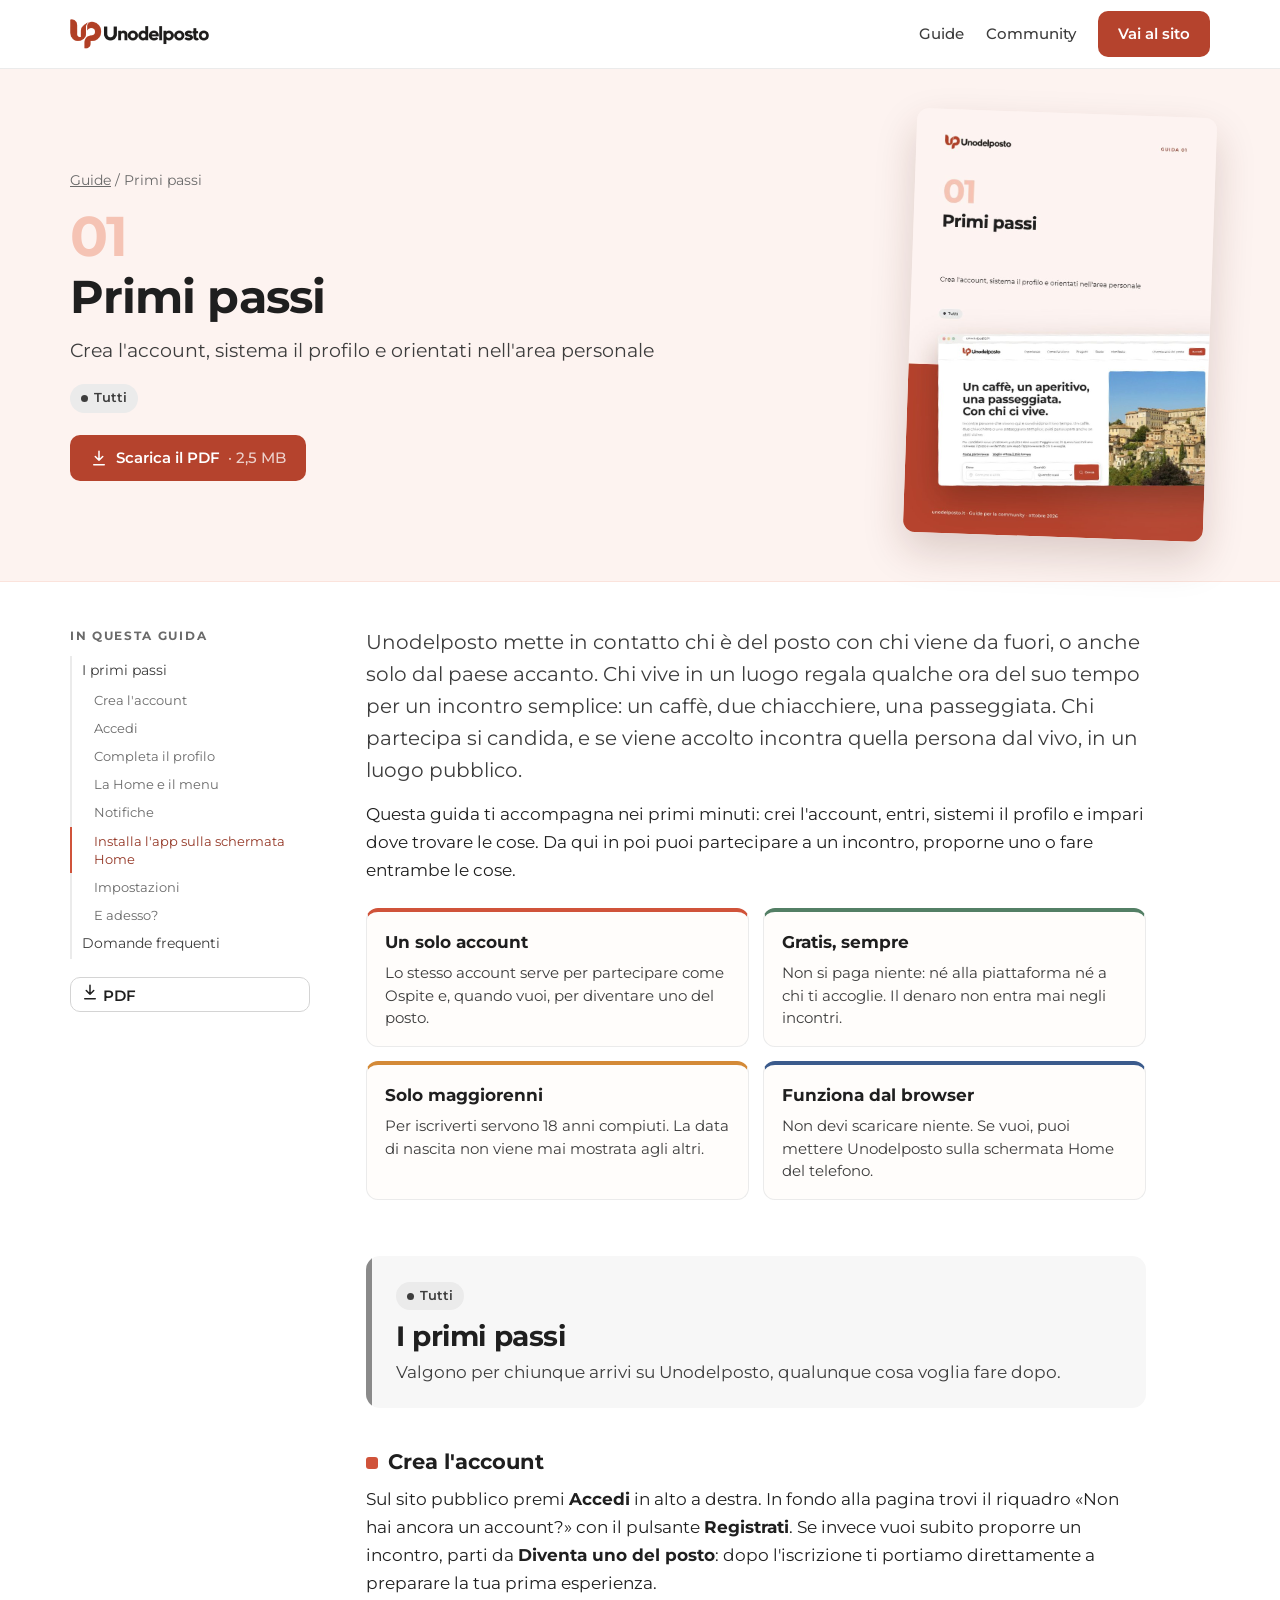
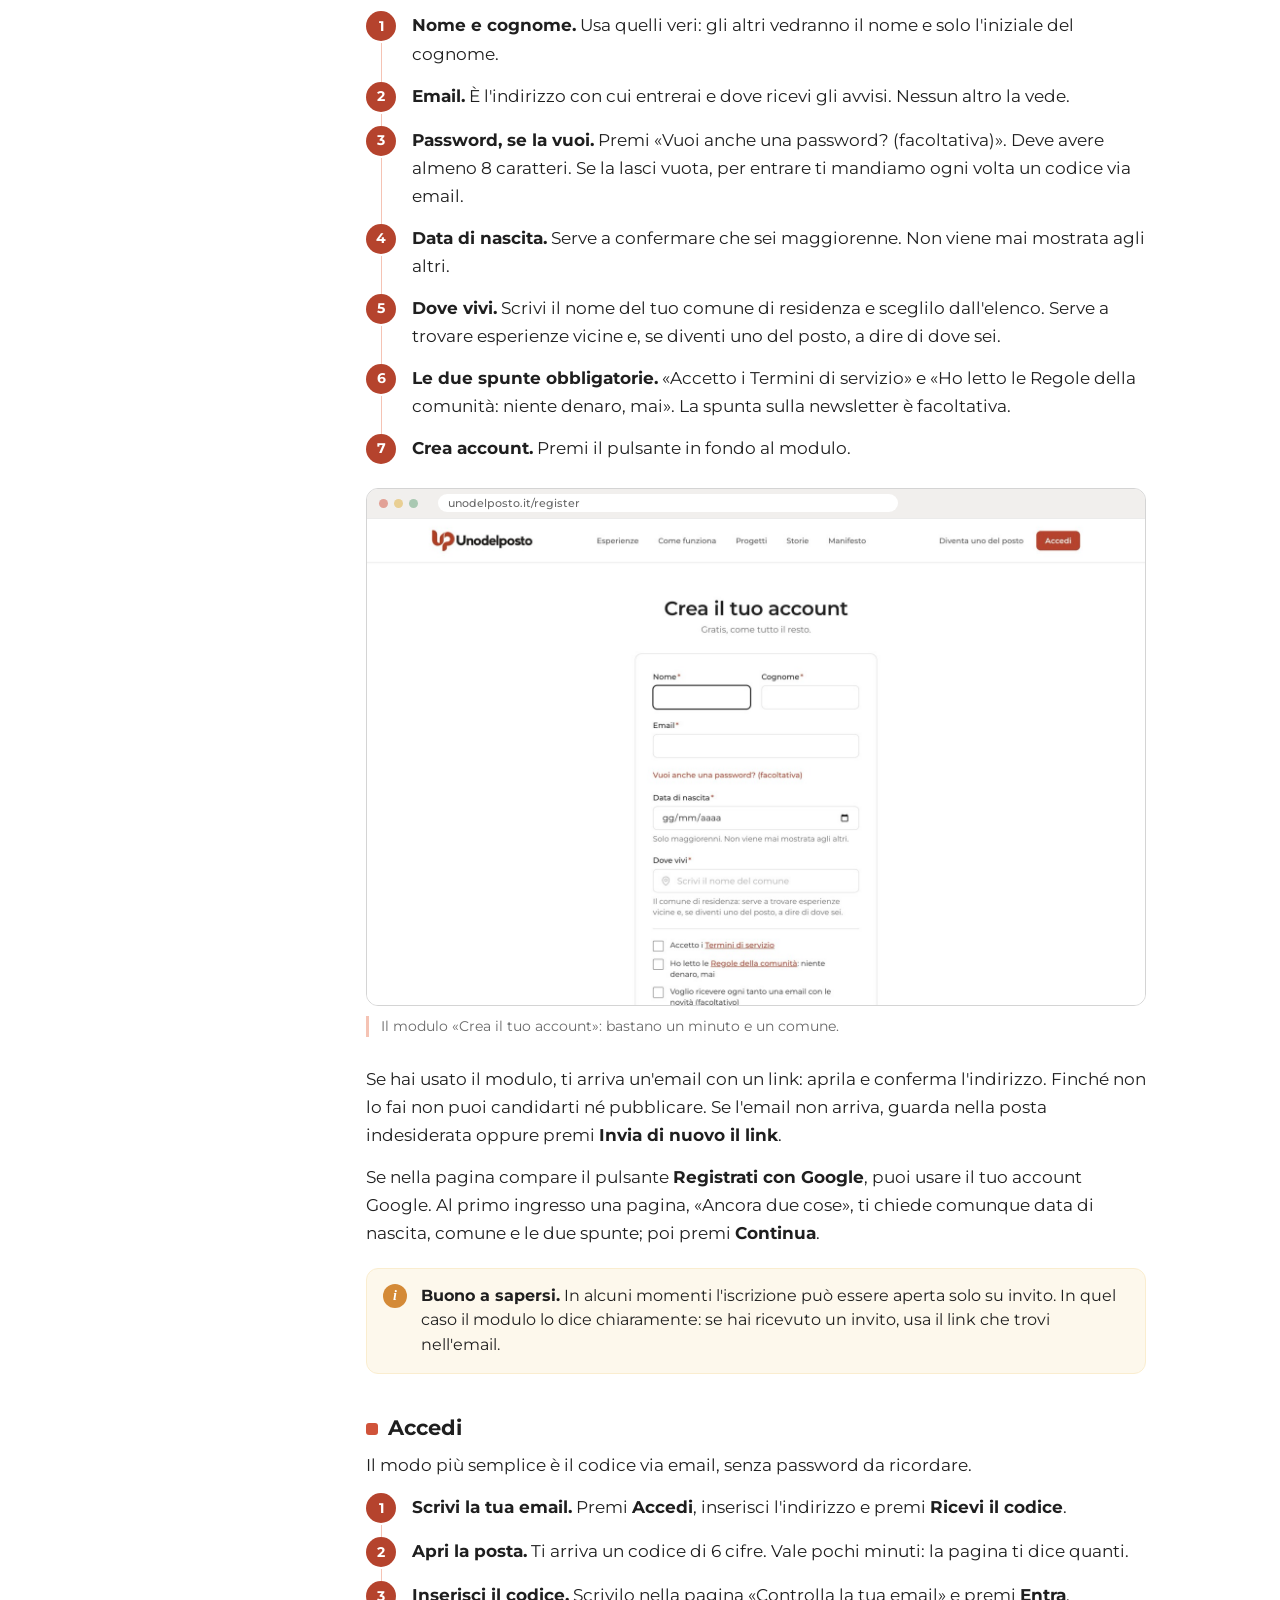
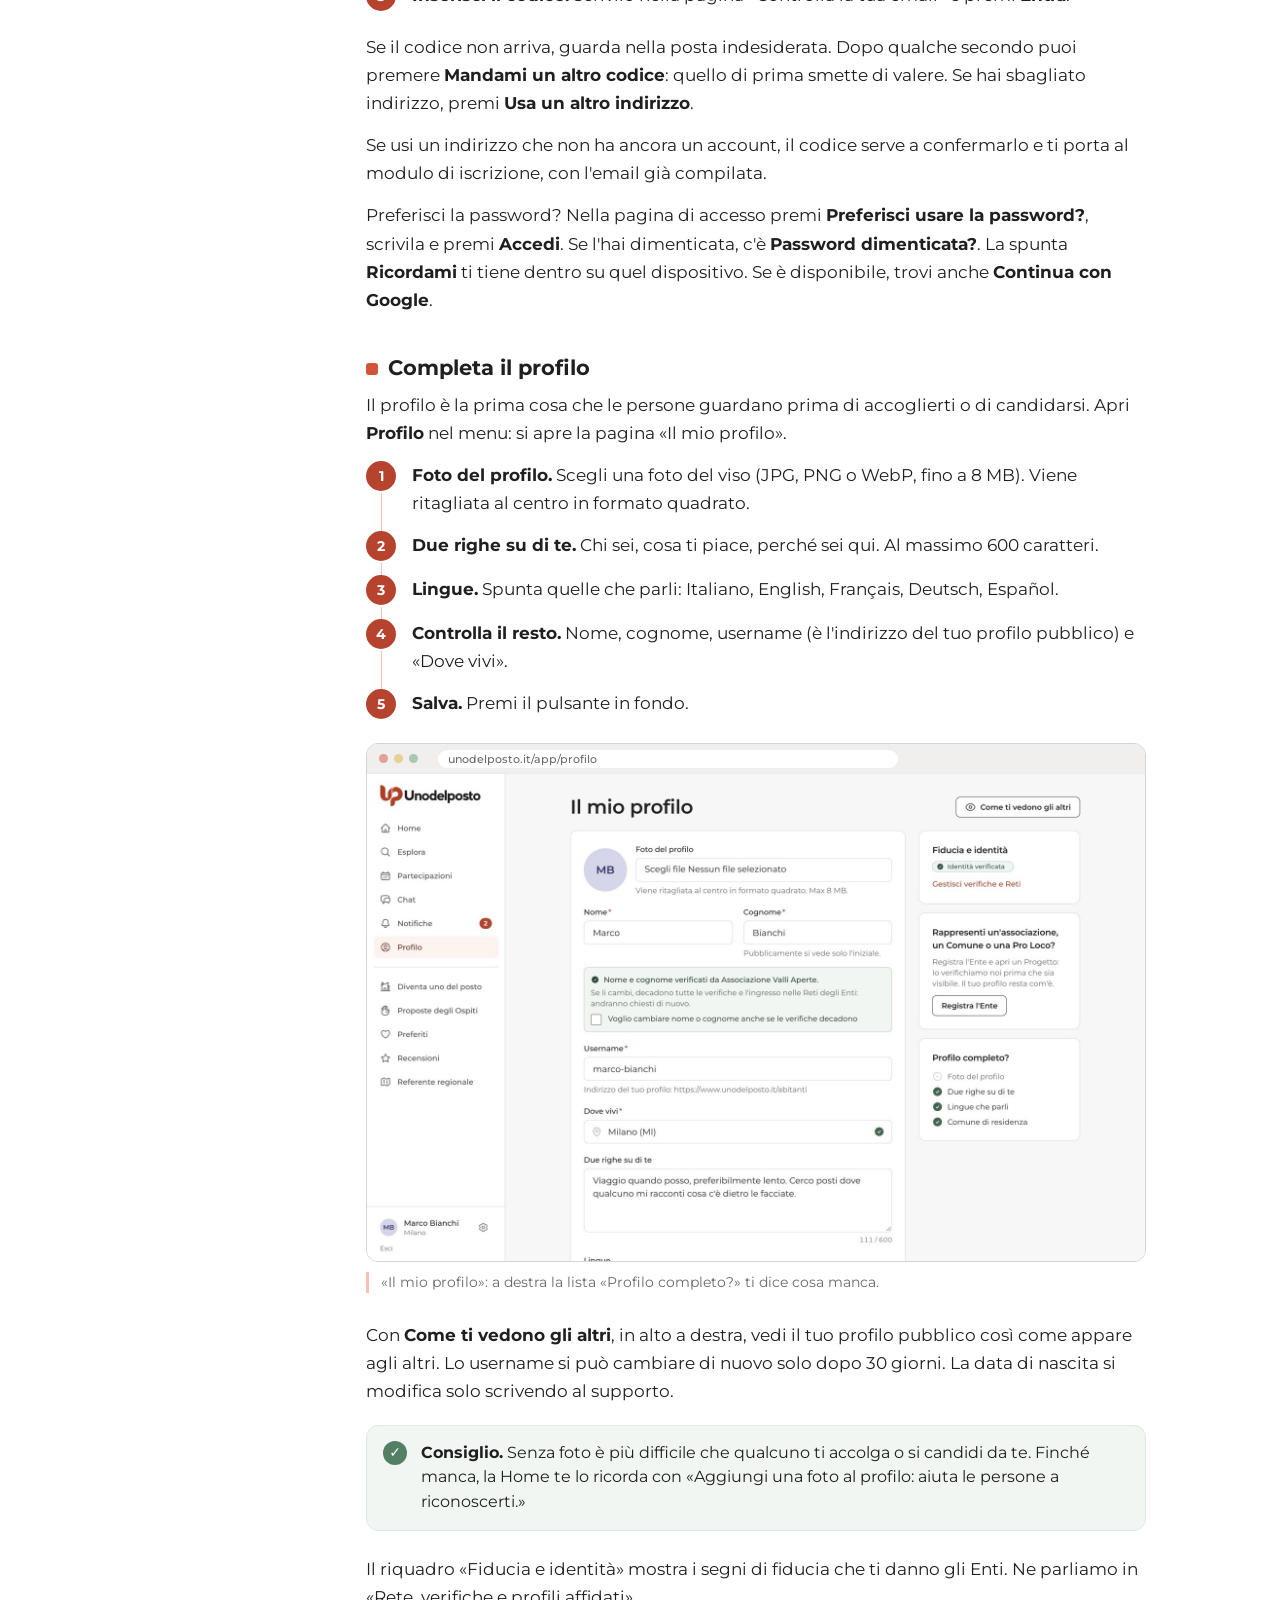
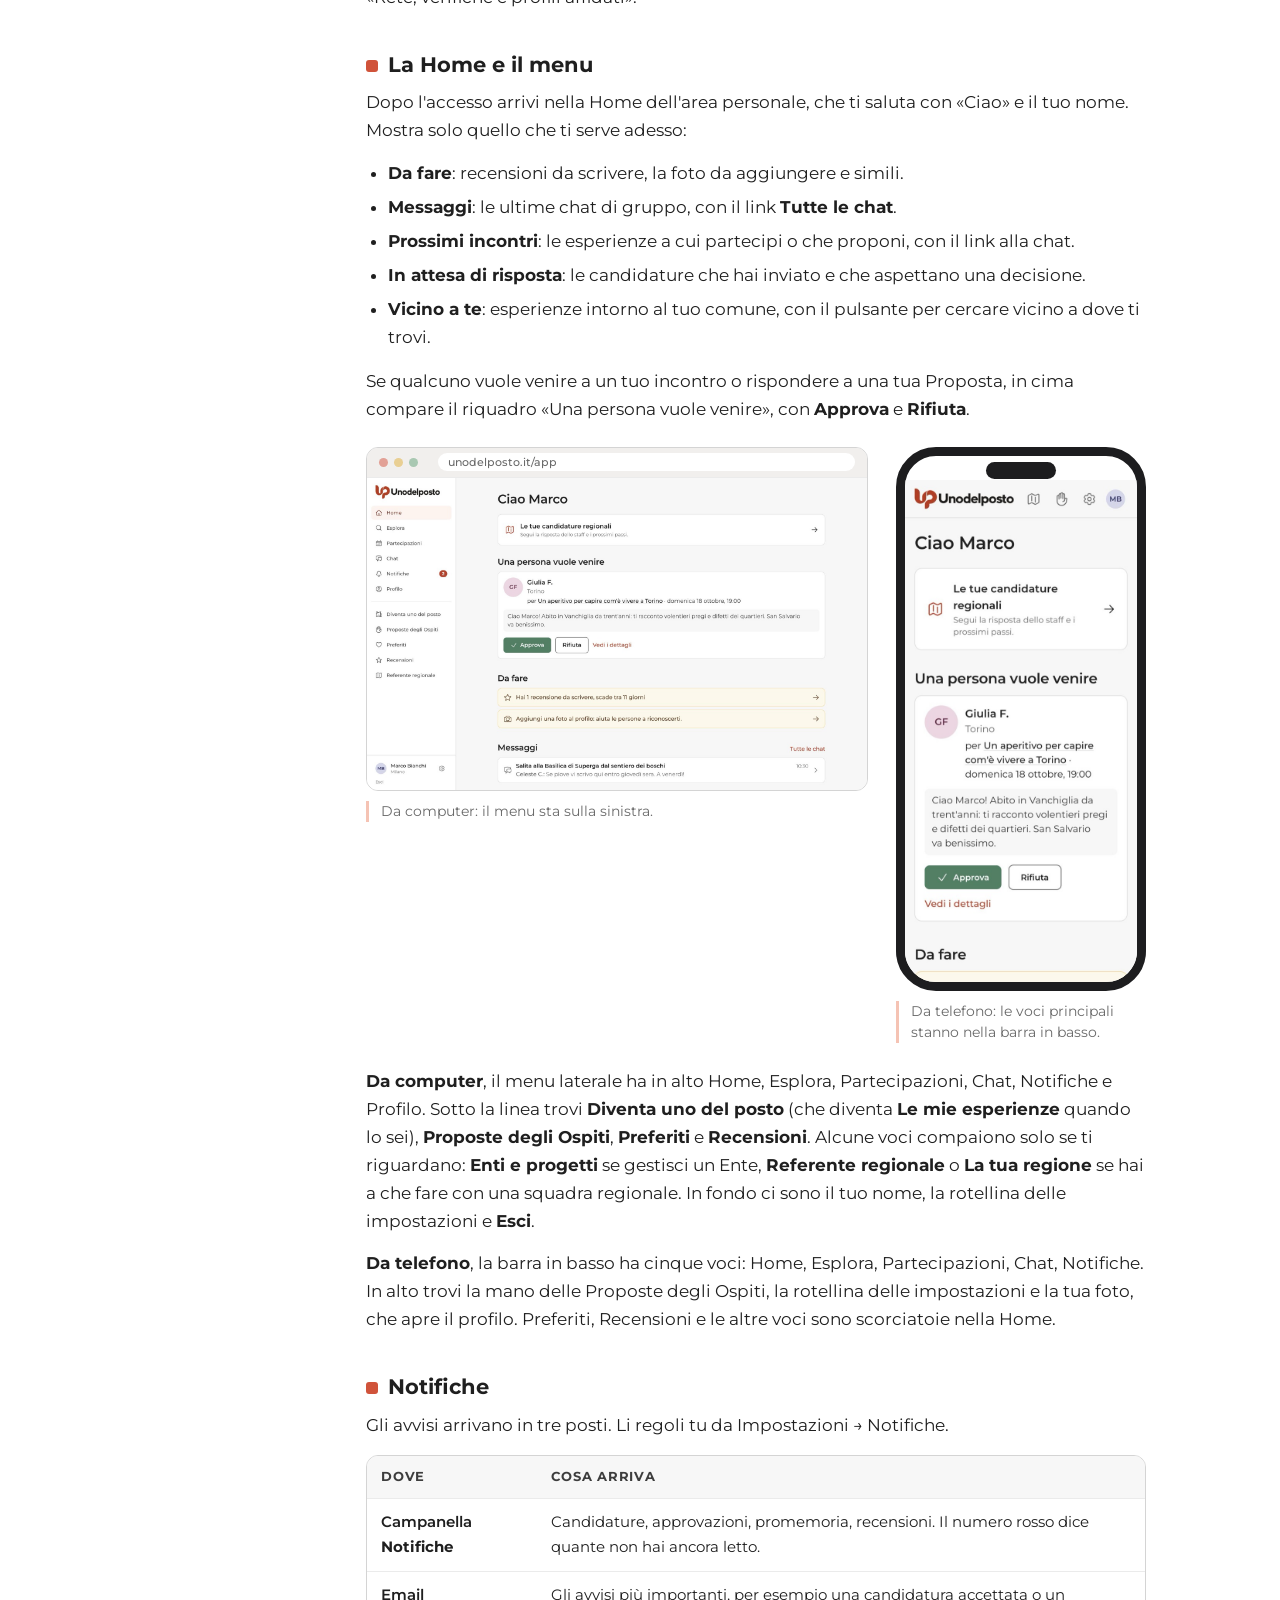
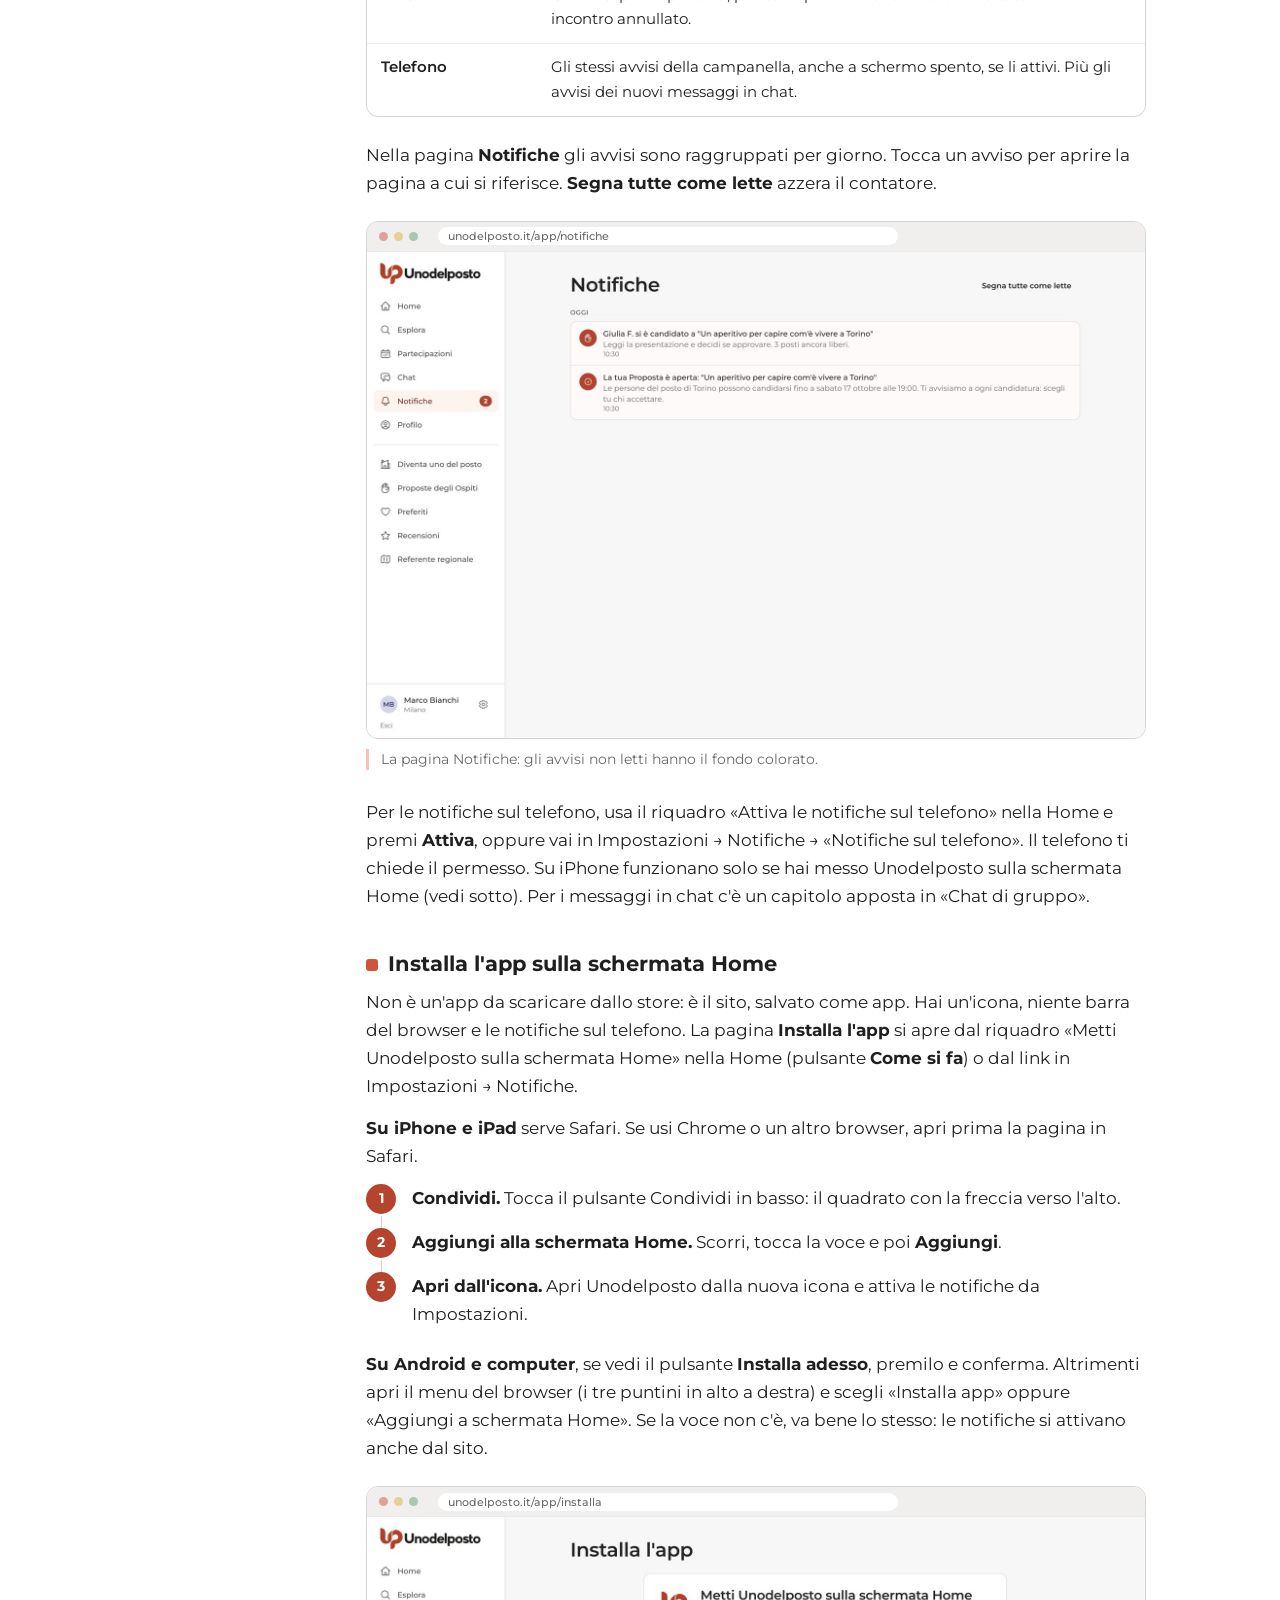
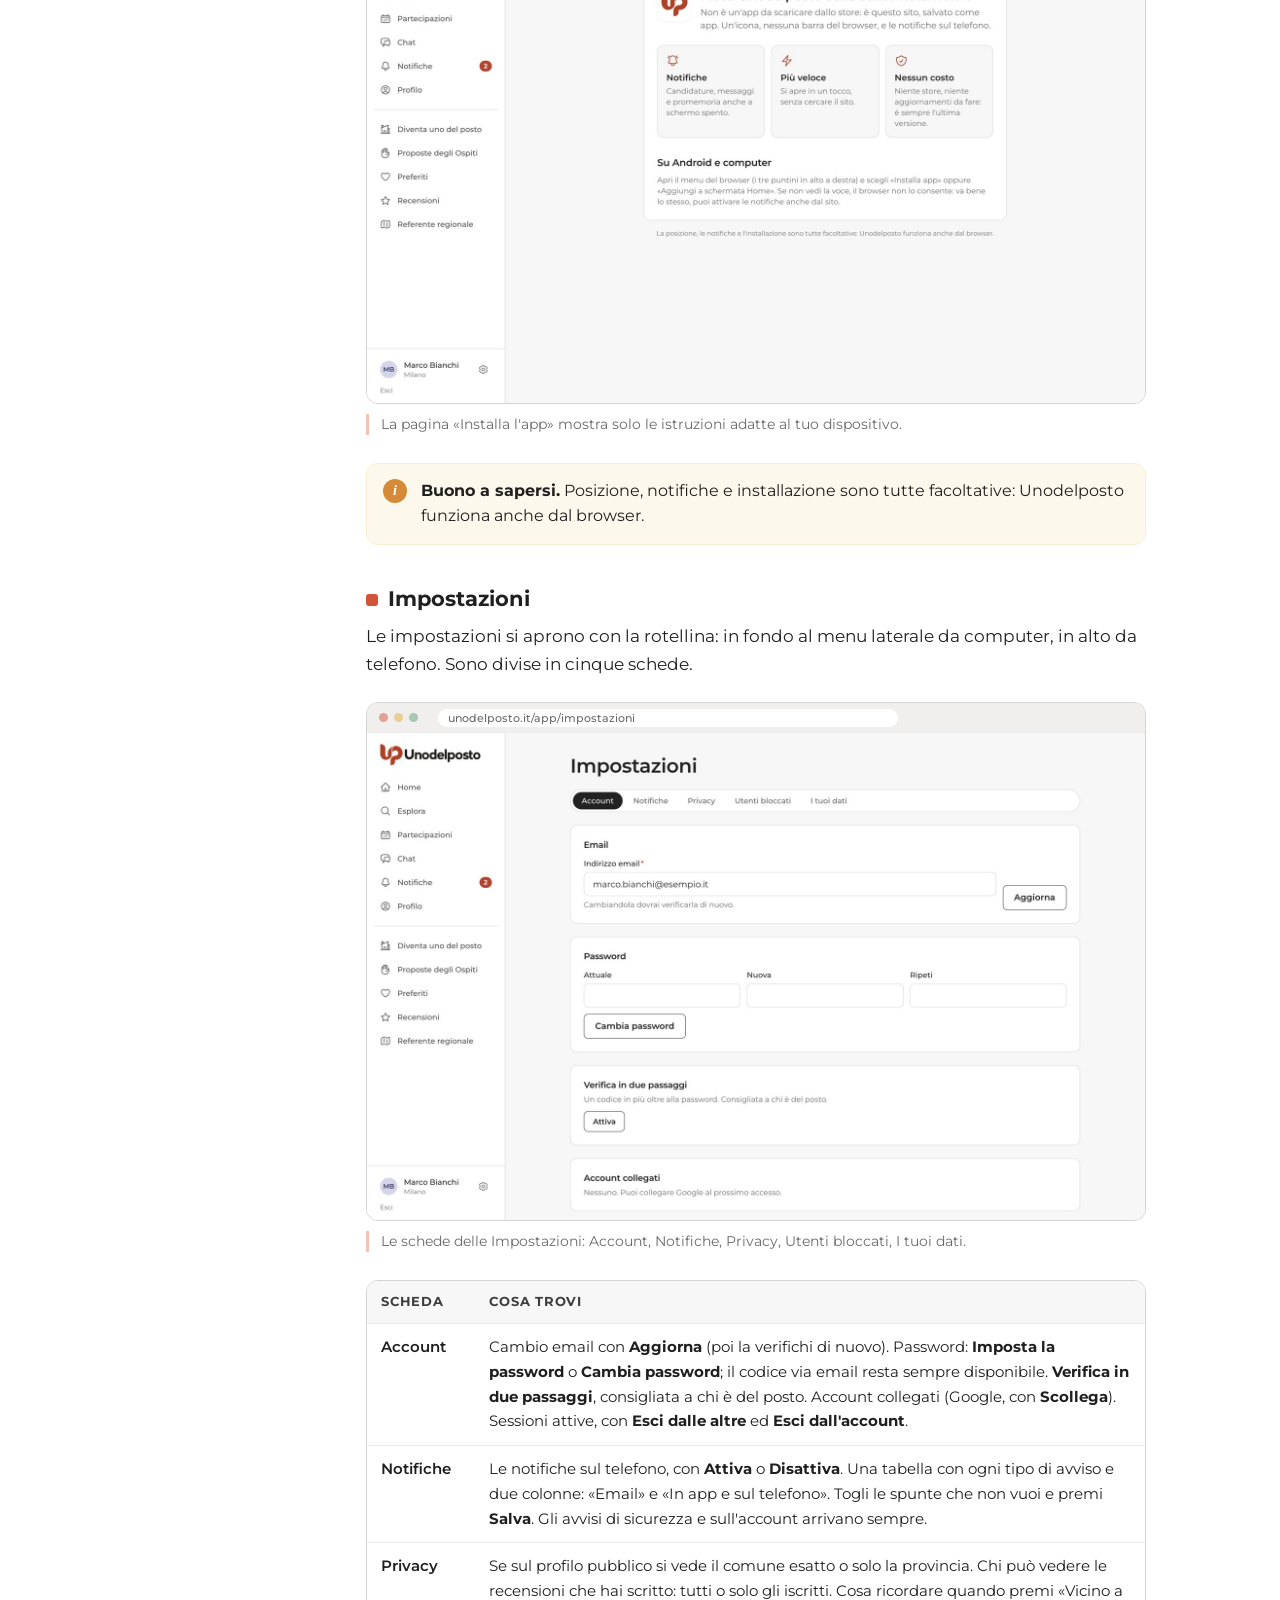
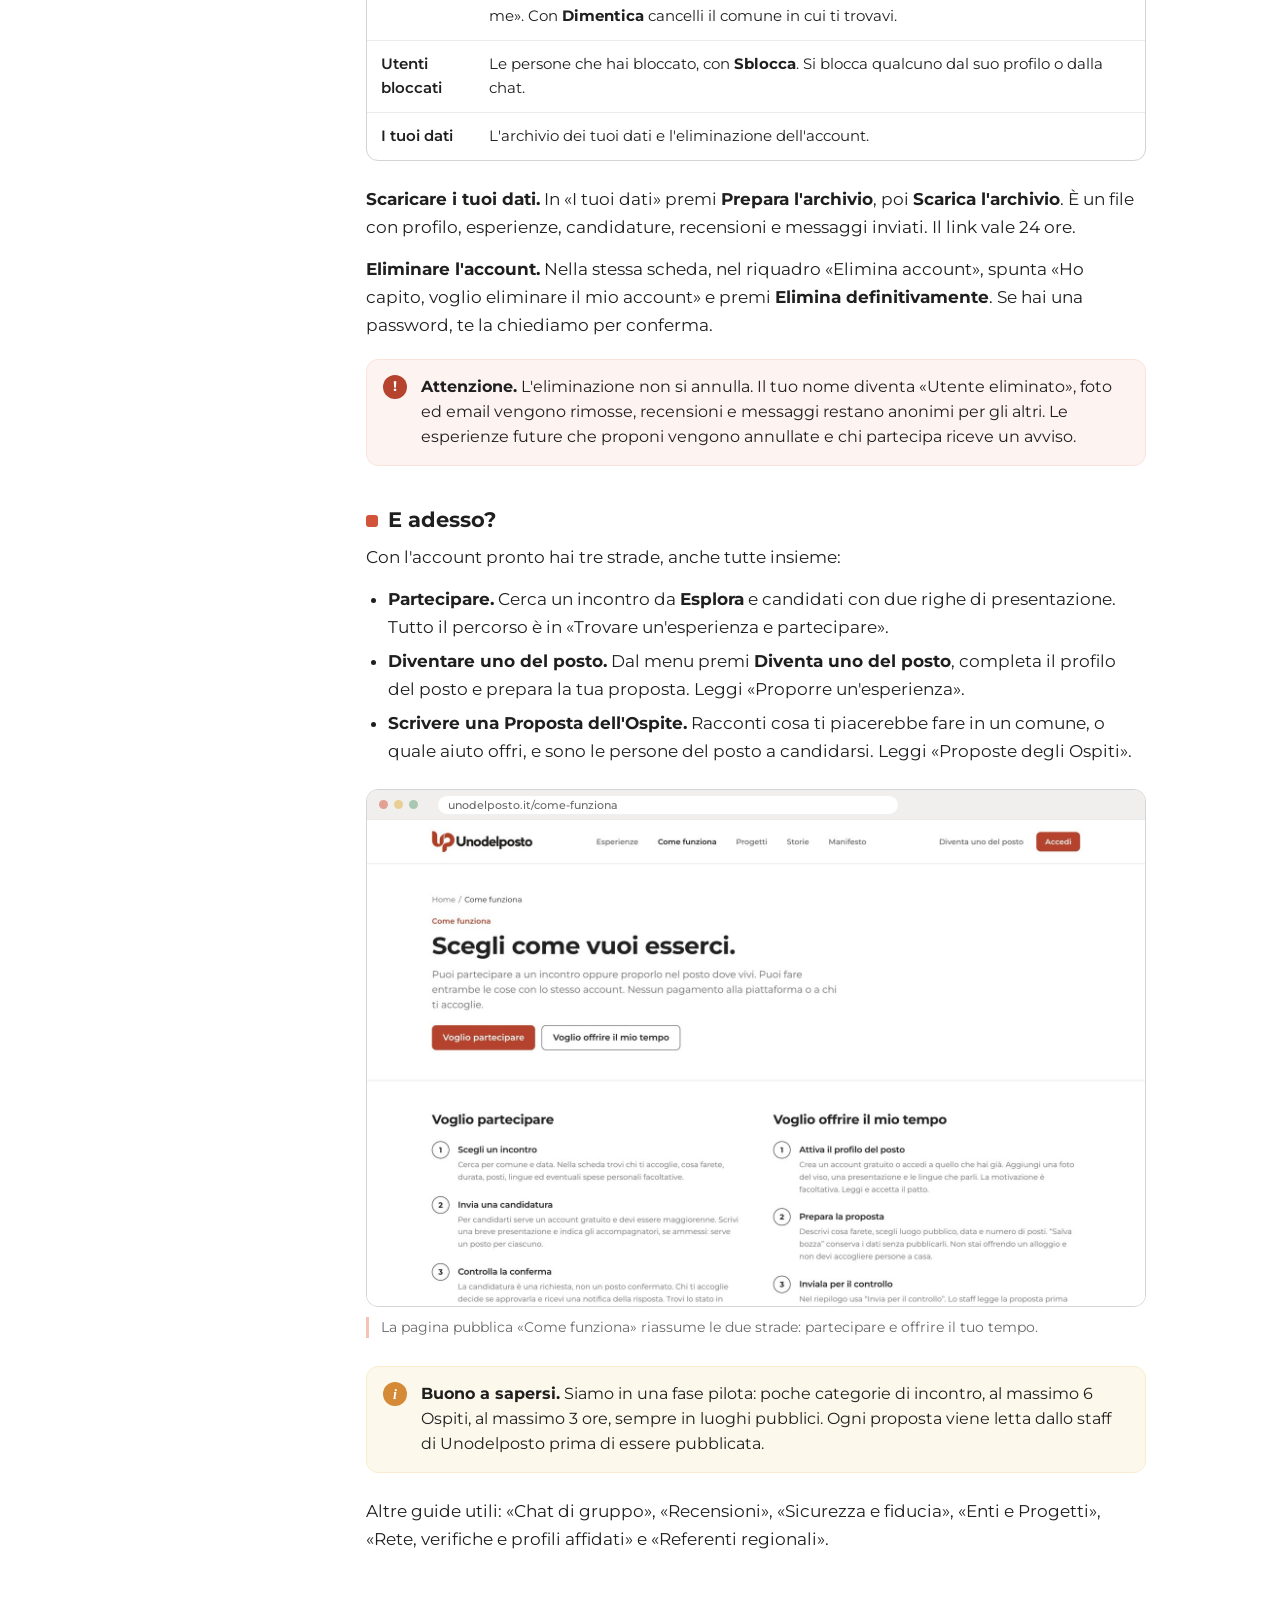
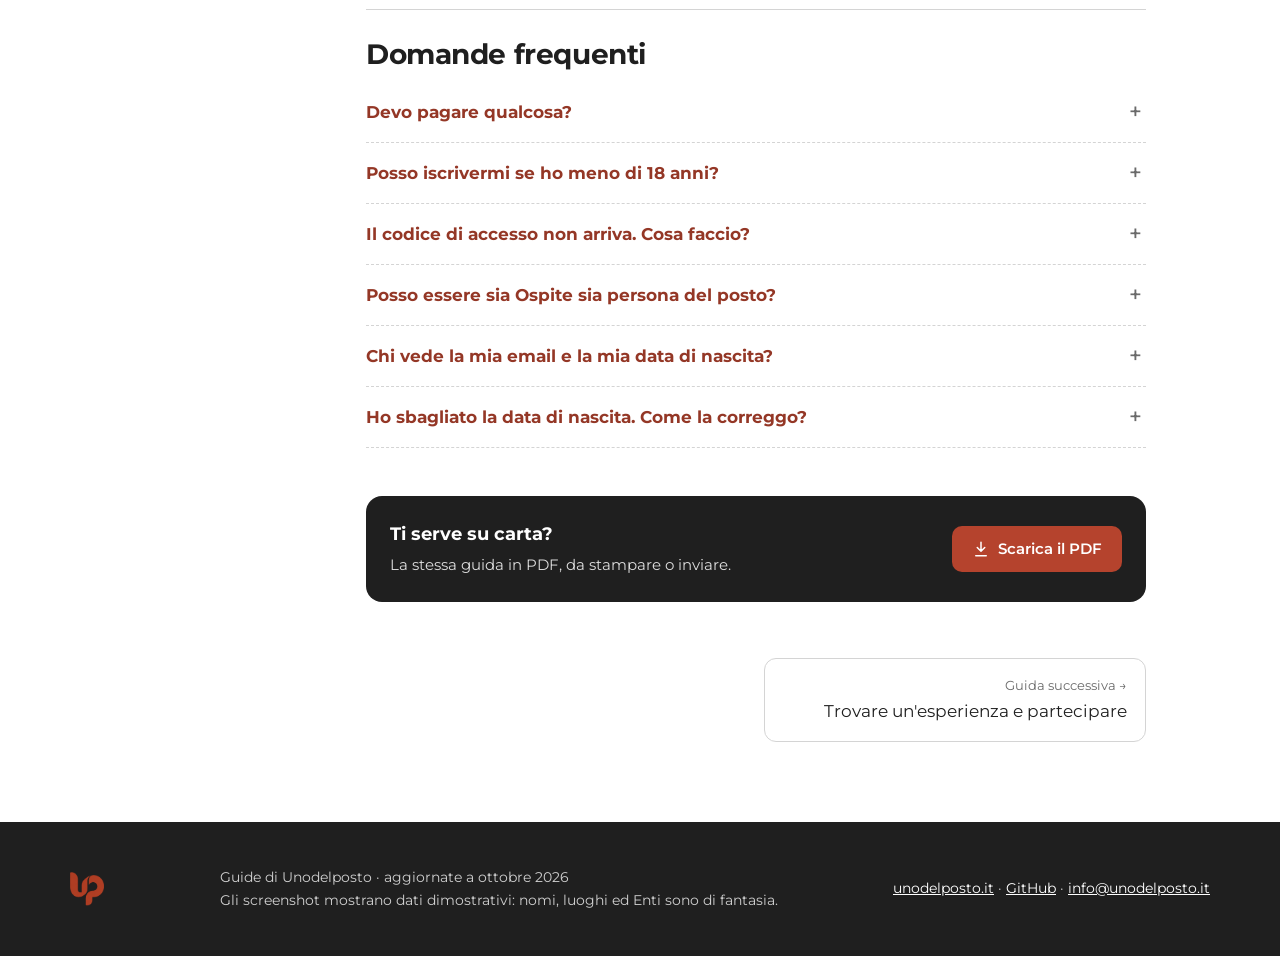
==== docs/guide/01-primi-passi/index.html @ 0a88adce "Add comprehensive user guides and images for Unodelposto functionalities - Created a new README.md f" ====
<!doctype html>
<html lang="it">
<head>
<meta charset="utf-8">
<meta name="viewport" content="width=device-width, initial-scale=1">
<title>Primi passi · Guide di Unodelposto</title>
<meta name="description" content="Come iscriversi, accedere con un codice via email, completare il profilo, ricevere le notifiche, installare l'app e regolare le impostazioni.">
<meta property="og:title" content="Primi passi · Guide di Unodelposto">
<meta property="og:description" content="Come iscriversi, accedere con un codice via email, completare il profilo, ricevere le notifiche, installare l'app e regolare le impostazioni.">
<meta property="og:type" content="website">
<meta property="og:image" content="https://OWNER.github.io/unodelposto-community/guide/01-primi-passi/copertina.jpg">
<meta name="theme-color" content="#b5432d">
<link rel="icon" href="../../assets/mark.png">
<link rel="preconnect" href="https://fonts.googleapis.com"><link rel="preconnect" href="https://fonts.gstatic.com" crossorigin>
<link href="https://fonts.googleapis.com/css2?family=Montserrat:ital,wght@0,400;0,500;0,600;0,700;1,400&display=swap" rel="stylesheet">
<link rel="stylesheet" href="../../assets/site.css">
</head>
<body>
<a class="skip" href="#contenuto">Vai al contenuto</a>
<header class="site-head"><div class="wrap">
  <a class="logo" href="../../index.html" aria-label="Guide di Unodelposto"><img src="../../assets/logo.png" alt="Unodelposto" width="139" height="30"></a>
  <nav><a href="../../index.html#guide">Guide</a><a href="https://github.com/OWNER/unodelposto-community/discussions">Community</a><a class="btn" href="https://www.unodelposto.it">Vai al sito</a></nav>
</div></header>
<main id="contenuto">

<section class="ghero"><div class="wrap">
  <div>
    <div class="crumbs"><a href="../../index.html">Guide</a> / Primi passi</div>
    <div class="num">01</div>
    <h1>Primi passi</h1>
    <p class="sub">Crea l'account, sistema il profilo e orientati nell'area personale</p>
    <div class="roles"><span class="role tutti">Tutti</span></div>
    <a class="btn" href="guida-primi-passi.pdf" download><svg viewBox="0 0 24 24" fill="none" stroke="currentColor" stroke-width="2" stroke-linecap="round" stroke-linejoin="round" aria-hidden="true"><path d="M12 3v12m0 0-5-5m5 5 5-5M5 21h14"/></svg> Scarica il PDF <span style="opacity:.75;font-weight:500">· 2,5 MB</span></a>
  </div>
  <a class="cover" href="guida-primi-passi.pdf" aria-hidden="true" tabindex="-1"><img src="copertina.jpg" alt="" width="300" height="424"></a>
</div></section>
<div class="wrap layout">
  <nav class="toc" aria-label="In questa guida"><p>In questa guida</p><ol><li><a href="#i-primi-passi">I primi passi</a></li><li><a href="#crea-l-account" class="sub">Crea l'account</a></li><li><a href="#accedi" class="sub">Accedi</a></li><li><a href="#completa-il-profilo" class="sub">Completa il profilo</a></li><li><a href="#la-home-e-il-menu" class="sub">La Home e il menu</a></li><li><a href="#notifiche" class="sub">Notifiche</a></li><li><a href="#installa-l-app-sulla-schermata-home" class="sub">Installa l'app sulla schermata Home</a></li><li><a href="#impostazioni" class="sub">Impostazioni</a></li><li><a href="#e-adesso" class="sub">E adesso?</a></li><li><a href="#domande-frequenti">Domande frequenti</a></li></ol>
    <div class="dl"><a class="btn ghost" href="guida-primi-passi.pdf" download><svg viewBox="0 0 24 24" fill="none" stroke="currentColor" stroke-width="2" stroke-linecap="round" stroke-linejoin="round" aria-hidden="true"><path d="M12 3v12m0 0-5-5m5 5 5-5M5 21h14"/></svg> PDF</a></div></nav>
  <article>
<section class="intro">
  <p>Unodelposto mette in contatto chi è del posto con chi viene da fuori, o anche solo dal paese accanto. Chi vive in un luogo regala qualche ora del suo tempo per un incontro semplice: un caffè, due chiacchiere, una passeggiata. Chi partecipa si candida, e se viene accolto incontra quella persona dal vivo, in un luogo pubblico.</p>
  <p>Questa guida ti accompagna nei primi minuti: crei l'account, entri, sistemi il profilo e impari dove trovare le cose. Da qui in poi puoi partecipare a un incontro, proporne uno o fare entrambe le cose.</p>
  <div class="cards">
    <div class="card"><h4>Un solo account</h4><p>Lo stesso account serve per partecipare come Ospite e, quando vuoi, per diventare uno del posto.</p></div>
    <div class="card"><h4>Gratis, sempre</h4><p>Non si paga niente: né alla piattaforma né a chi ti accoglie. Il denaro non entra mai negli incontri.</p></div>
    <div class="card"><h4>Solo maggiorenni</h4><p>Per iscriverti servono 18 anni compiuti. La data di nascita non viene mai mostrata agli altri.</p></div>
    <div class="card"><h4>Funziona dal browser</h4><p>Non devi scaricare niente. Se vuoi, puoi mettere Unodelposto sulla schermata Home del telefono.</p></div>
  </div>
</section>

<section>
  <div class="role-head" data-role="tutti"><span class="role tutti">Tutti</span><h2 id="i-primi-passi">I primi passi</h2><p>Valgono per chiunque arrivi su Unodelposto, qualunque cosa voglia fare dopo.</p></div>

  <h3 id="crea-l-account">Crea l'account</h3>
  <p>Sul sito pubblico premi <strong>Accedi</strong> in alto a destra. In fondo alla pagina trovi il riquadro «Non hai ancora un account?» con il pulsante <strong>Registrati</strong>. Se invece vuoi subito proporre un incontro, parti da <strong>Diventa uno del posto</strong>: dopo l'iscrizione ti portiamo direttamente a preparare la tua prima esperienza.</p>
  <ol class="steps">
    <li><strong>Nome e cognome.</strong> Usa quelli veri: gli altri vedranno il nome e solo l'iniziale del cognome.</li>
    <li><strong>Email.</strong> È l'indirizzo con cui entrerai e dove ricevi gli avvisi. Nessun altro la vede.</li>
    <li><strong>Password, se la vuoi.</strong> Premi «Vuoi anche una password? (facoltativa)». Deve avere almeno 8 caratteri. Se la lasci vuota, per entrare ti mandiamo ogni volta un codice via email.</li>
    <li><strong>Data di nascita.</strong> Serve a confermare che sei maggiorenne. Non viene mai mostrata agli altri.</li>
    <li><strong>Dove vivi.</strong> Scrivi il nome del tuo comune di residenza e sceglilo dall'elenco. Serve a trovare esperienze vicine e, se diventi uno del posto, a dire di dove sei.</li>
    <li><strong>Le due spunte obbligatorie.</strong> «Accetto i Termini di servizio» e «Ho letto le Regole della comunità: niente denaro, mai». La spunta sulla newsletter è facoltativa.</li>
    <li><strong>Crea account.</strong> Premi il pulsante in fondo al modulo.</li>
  </ol>
  <figure class="shot"><div class="browser"><div class="bar"><i></i><i></i><i></i><b>unodelposto.it/register</b></div><img src="../img/pub-registrati.jpg" alt="Il modulo «Crea il tuo account»: bastano un minuto e un comune." loading="lazy" decoding="async"></div><figcaption>Il modulo «Crea il tuo account»: bastano un minuto e un comune.</figcaption></figure>
  <p>Se hai usato il modulo, ti arriva un'email con un link: aprila e conferma l'indirizzo. Finché non lo fai non puoi candidarti né pubblicare. Se l'email non arriva, guarda nella posta indesiderata oppure premi <strong>Invia di nuovo il link</strong>.</p>
  <p>Se nella pagina compare il pulsante <strong>Registrati con Google</strong>, puoi usare il tuo account Google. Al primo ingresso una pagina, «Ancora due cose», ti chiede comunque data di nascita, comune e le due spunte; poi premi <strong>Continua</strong>.</p>
  <aside class="note"><strong>Buono a sapersi.</strong> In alcuni momenti l'iscrizione può essere aperta solo su invito. In quel caso il modulo lo dice chiaramente: se hai ricevuto un invito, usa il link che trovi nell'email.</aside>

  <h3 id="accedi">Accedi</h3>
  <p>Il modo più semplice è il codice via email, senza password da ricordare.</p>
  <ol class="steps">
    <li><strong>Scrivi la tua email.</strong> Premi <strong>Accedi</strong>, inserisci l'indirizzo e premi <strong>Ricevi il codice</strong>.</li>
    <li><strong>Apri la posta.</strong> Ti arriva un codice di 6 cifre. Vale pochi minuti: la pagina ti dice quanti.</li>
    <li><strong>Inserisci il codice.</strong> Scrivilo nella pagina «Controlla la tua email» e premi <strong>Entra</strong>.</li>
  </ol>
  <p>Se il codice non arriva, guarda nella posta indesiderata. Dopo qualche secondo puoi premere <strong>Mandami un altro codice</strong>: quello di prima smette di valere. Se hai sbagliato indirizzo, premi <strong>Usa un altro indirizzo</strong>.</p>
  <p>Se usi un indirizzo che non ha ancora un account, il codice serve a confermarlo e ti porta al modulo di iscrizione, con l'email già compilata.</p>
  <p>Preferisci la password? Nella pagina di accesso premi <strong>Preferisci usare la password?</strong>, scrivila e premi <strong>Accedi</strong>. Se l'hai dimenticata, c'è <strong>Password dimenticata?</strong>. La spunta <strong>Ricordami</strong> ti tiene dentro su quel dispositivo. Se è disponibile, trovi anche <strong>Continua con Google</strong>.</p>

  <h3 id="completa-il-profilo">Completa il profilo</h3>
  <p>Il profilo è la prima cosa che le persone guardano prima di accoglierti o di candidarsi. Apri <strong>Profilo</strong> nel menu: si apre la pagina «Il mio profilo».</p>
  <ol class="steps">
    <li><strong>Foto del profilo.</strong> Scegli una foto del viso (JPG, PNG o WebP, fino a 8 MB). Viene ritagliata al centro in formato quadrato.</li>
    <li><strong>Due righe su di te.</strong> Chi sei, cosa ti piace, perché sei qui. Al massimo 600 caratteri.</li>
    <li><strong>Lingue.</strong> Spunta quelle che parli: Italiano, English, Français, Deutsch, Español.</li>
    <li><strong>Controlla il resto.</strong> Nome, cognome, username (è l'indirizzo del tuo profilo pubblico) e «Dove vivi».</li>
    <li><strong>Salva.</strong> Premi il pulsante in fondo.</li>
  </ol>
  <figure class="shot"><div class="browser"><div class="bar"><i></i><i></i><i></i><b>unodelposto.it/app/profilo</b></div><img src="../img/g-profilo.jpg" alt="«Il mio profilo»: a destra la lista «Profilo completo?» ti dice cosa manca." loading="lazy" decoding="async"></div><figcaption>«Il mio profilo»: a destra la lista «Profilo completo?» ti dice cosa manca.</figcaption></figure>
  <p>Con <strong>Come ti vedono gli altri</strong>, in alto a destra, vedi il tuo profilo pubblico così come appare agli altri. Lo username si può cambiare di nuovo solo dopo 30 giorni. La data di nascita si modifica solo scrivendo al supporto.</p>
  <aside class="tip"><strong>Consiglio.</strong> Senza foto è più difficile che qualcuno ti accolga o si candidi da te. Finché manca, la Home te lo ricorda con «Aggiungi una foto al profilo: aiuta le persone a riconoscerti.»</aside>
  <p>Il riquadro «Fiducia e identità» mostra i segni di fiducia che ti danno gli Enti. Ne parliamo in «Rete, verifiche e profili affidati».</p>

  <div class="pagebreak"></div>

  <h3 id="la-home-e-il-menu">La Home e il menu</h3>
  <p>Dopo l'accesso arrivi nella Home dell'area personale, che ti saluta con «Ciao» e il tuo nome. Mostra solo quello che ti serve adesso:</p>
  <ul>
    <li><strong>Da fare</strong>: recensioni da scrivere, la foto da aggiungere e simili.</li>
    <li><strong>Messaggi</strong>: le ultime chat di gruppo, con il link <strong>Tutte le chat</strong>.</li>
    <li><strong>Prossimi incontri</strong>: le esperienze a cui partecipi o che proponi, con il link alla chat.</li>
    <li><strong>In attesa di risposta</strong>: le candidature che hai inviato e che aspettano una decisione.</li>
    <li><strong>Vicino a te</strong>: esperienze intorno al tuo comune, con il pulsante per cercare vicino a dove ti trovi.</li>
  </ul>
  <p>Se qualcuno vuole venire a un tuo incontro o rispondere a una tua Proposta, in cima compare il riquadro «Una persona vuole venire», con <strong>Approva</strong> e <strong>Rifiuta</strong>.</p>
  <div class="pair">
    <figure class="shot"><div class="browser"><div class="bar"><i></i><i></i><i></i><b>unodelposto.it/app</b></div><img src="../img/g-home.jpg" alt="Da computer: il menu sta sulla sinistra." loading="lazy" decoding="async"></div><figcaption>Da computer: il menu sta sulla sinistra.</figcaption></figure>
    <figure class="shot phone"><div class="device"><img src="../img/m-app.jpg" alt="Da telefono: le voci principali stanno nella barra in basso." loading="lazy" decoding="async"></div><figcaption>Da telefono: le voci principali stanno nella barra in basso.</figcaption></figure>
  </div>
  <p><strong>Da computer</strong>, il menu laterale ha in alto Home, Esplora, Partecipazioni, Chat, Notifiche e Profilo. Sotto la linea trovi <strong>Diventa uno del posto</strong> (che diventa <strong>Le mie esperienze</strong> quando lo sei), <strong>Proposte degli Ospiti</strong>, <strong>Preferiti</strong> e <strong>Recensioni</strong>. Alcune voci compaiono solo se ti riguardano: <strong>Enti e progetti</strong> se gestisci un Ente, <strong>Referente regionale</strong> o <strong>La tua regione</strong> se hai a che fare con una squadra regionale. In fondo ci sono il tuo nome, la rotellina delle impostazioni e <strong>Esci</strong>.</p>
  <p><strong>Da telefono</strong>, la barra in basso ha cinque voci: Home, Esplora, Partecipazioni, Chat, Notifiche. In alto trovi la mano delle Proposte degli Ospiti, la rotellina delle impostazioni e la tua foto, che apre il profilo. Preferiti, Recensioni e le altre voci sono scorciatoie nella Home.</p>

  <h3 id="notifiche">Notifiche</h3>
  <p>Gli avvisi arrivano in tre posti. Li regoli tu da Impostazioni → Notifiche.</p>
  <div class="table-wrap"><table class="table">
    <thead><tr><th>Dove</th><th>Cosa arriva</th></tr></thead>
    <tbody>
      <tr><td>Campanella <strong>Notifiche</strong></td><td>Candidature, approvazioni, promemoria, recensioni. Il numero rosso dice quante non hai ancora letto.</td></tr>
      <tr><td>Email</td><td>Gli avvisi più importanti, per esempio una candidatura accettata o un incontro annullato.</td></tr>
      <tr><td>Telefono</td><td>Gli stessi avvisi della campanella, anche a schermo spento, se li attivi. Più gli avvisi dei nuovi messaggi in chat.</td></tr>
    </tbody>
  </table></div>
  <p>Nella pagina <strong>Notifiche</strong> gli avvisi sono raggruppati per giorno. Tocca un avviso per aprire la pagina a cui si riferisce. <strong>Segna tutte come lette</strong> azzera il contatore.</p>
  <figure class="shot"><div class="browser"><div class="bar"><i></i><i></i><i></i><b>unodelposto.it/app/notifiche</b></div><img src="../img/g-notifiche.jpg" alt="La pagina Notifiche: gli avvisi non letti hanno il fondo colorato." loading="lazy" decoding="async"></div><figcaption>La pagina Notifiche: gli avvisi non letti hanno il fondo colorato.</figcaption></figure>
  <p>Per le notifiche sul telefono, usa il riquadro «Attiva le notifiche sul telefono» nella Home e premi <strong>Attiva</strong>, oppure vai in Impostazioni → Notifiche → «Notifiche sul telefono». Il telefono ti chiede il permesso. Su iPhone funzionano solo se hai messo Unodelposto sulla schermata Home (vedi sotto). Per i messaggi in chat c'è un capitolo apposta in «Chat di gruppo».</p>

  <h3 id="installa-l-app-sulla-schermata-home">Installa l'app sulla schermata Home</h3>
  <p>Non è un'app da scaricare dallo store: è il sito, salvato come app. Hai un'icona, niente barra del browser e le notifiche sul telefono. La pagina <strong>Installa l'app</strong> si apre dal riquadro «Metti Unodelposto sulla schermata Home» nella Home (pulsante <strong>Come si fa</strong>) o dal link in Impostazioni → Notifiche.</p>
  <p><strong>Su iPhone e iPad</strong> serve Safari. Se usi Chrome o un altro browser, apri prima la pagina in Safari.</p>
  <ol class="steps">
    <li><strong>Condividi.</strong> Tocca il pulsante Condividi in basso: il quadrato con la freccia verso l'alto.</li>
    <li><strong>Aggiungi alla schermata Home.</strong> Scorri, tocca la voce e poi <strong>Aggiungi</strong>.</li>
    <li><strong>Apri dall'icona.</strong> Apri Unodelposto dalla nuova icona e attiva le notifiche da Impostazioni.</li>
  </ol>
  <p><strong>Su Android e computer</strong>, se vedi il pulsante <strong>Installa adesso</strong>, premilo e conferma. Altrimenti apri il menu del browser (i tre puntini in alto a destra) e scegli «Installa app» oppure «Aggiungi a schermata Home». Se la voce non c'è, va bene lo stesso: le notifiche si attivano anche dal sito.</p>
  <figure class="shot"><div class="browser"><div class="bar"><i></i><i></i><i></i><b>unodelposto.it/app/installa</b></div><img src="../img/g-installa.jpg" alt="La pagina «Installa l'app» mostra solo le istruzioni adatte al tuo dispositivo." loading="lazy" decoding="async"></div><figcaption>La pagina «Installa l'app» mostra solo le istruzioni adatte al tuo dispositivo.</figcaption></figure>
  <aside class="note"><strong>Buono a sapersi.</strong> Posizione, notifiche e installazione sono tutte facoltative: Unodelposto funziona anche dal browser.</aside>

  <h3 id="impostazioni">Impostazioni</h3>
  <p>Le impostazioni si aprono con la rotellina: in fondo al menu laterale da computer, in alto da telefono. Sono divise in cinque schede.</p>
  <figure class="shot"><div class="browser"><div class="bar"><i></i><i></i><i></i><b>unodelposto.it/app/impostazioni</b></div><img src="../img/g-impostazioni.jpg" alt="Le schede delle Impostazioni: Account, Notifiche, Privacy, Utenti bloccati, I tuoi dati." loading="lazy" decoding="async"></div><figcaption>Le schede delle Impostazioni: Account, Notifiche, Privacy, Utenti bloccati, I tuoi dati.</figcaption></figure>
  <div class="table-wrap"><table class="table">
    <thead><tr><th>Scheda</th><th>Cosa trovi</th></tr></thead>
    <tbody>
      <tr><td>Account</td><td>Cambio email con <strong>Aggiorna</strong> (poi la verifichi di nuovo). Password: <strong>Imposta la password</strong> o <strong>Cambia password</strong>; il codice via email resta sempre disponibile. <strong>Verifica in due passaggi</strong>, consigliata a chi è del posto. Account collegati (Google, con <strong>Scollega</strong>). Sessioni attive, con <strong>Esci dalle altre</strong> ed <strong>Esci dall'account</strong>.</td></tr>
      <tr><td>Notifiche</td><td>Le notifiche sul telefono, con <strong>Attiva</strong> o <strong>Disattiva</strong>. Una tabella con ogni tipo di avviso e due colonne: «Email» e «In app e sul telefono». Togli le spunte che non vuoi e premi <strong>Salva</strong>. Gli avvisi di sicurezza e sull'account arrivano sempre.</td></tr>
      <tr><td>Privacy</td><td>Se sul profilo pubblico si vede il comune esatto o solo la provincia. Chi può vedere le recensioni che hai scritto: tutti o solo gli iscritti. Cosa ricordare quando premi «Vicino a me». Con <strong>Dimentica</strong> cancelli il comune in cui ti trovavi.</td></tr>
      <tr><td>Utenti bloccati</td><td>Le persone che hai bloccato, con <strong>Sblocca</strong>. Si blocca qualcuno dal suo profilo o dalla chat.</td></tr>
      <tr><td>I tuoi dati</td><td>L'archivio dei tuoi dati e l'eliminazione dell'account.</td></tr>
    </tbody>
  </table></div>
  <p><strong>Scaricare i tuoi dati.</strong> In «I tuoi dati» premi <strong>Prepara l'archivio</strong>, poi <strong>Scarica l'archivio</strong>. È un file con profilo, esperienze, candidature, recensioni e messaggi inviati. Il link vale 24 ore.</p>
  <p><strong>Eliminare l'account.</strong> Nella stessa scheda, nel riquadro «Elimina account», spunta «Ho capito, voglio eliminare il mio account» e premi <strong>Elimina definitivamente</strong>. Se hai una password, te la chiediamo per conferma.</p>
  <aside class="warn"><strong>Attenzione.</strong> L'eliminazione non si annulla. Il tuo nome diventa «Utente eliminato», foto ed email vengono rimosse, recensioni e messaggi restano anonimi per gli altri. Le esperienze future che proponi vengono annullate e chi partecipa riceve un avviso.</aside>

  <h3 id="e-adesso">E adesso?</h3>
  <p>Con l'account pronto hai tre strade, anche tutte insieme:</p>
  <ul>
    <li><strong>Partecipare.</strong> Cerca un incontro da <strong>Esplora</strong> e candidati con due righe di presentazione. Tutto il percorso è in «Trovare un'esperienza e partecipare».</li>
    <li><strong>Diventare uno del posto.</strong> Dal menu premi <strong>Diventa uno del posto</strong>, completa il profilo del posto e prepara la tua proposta. Leggi «Proporre un'esperienza».</li>
    <li><strong>Scrivere una Proposta dell'Ospite.</strong> Racconti cosa ti piacerebbe fare in un comune, o quale aiuto offri, e sono le persone del posto a candidarsi. Leggi «Proposte degli Ospiti».</li>
  </ul>
  <figure class="shot"><div class="browser"><div class="bar"><i></i><i></i><i></i><b>unodelposto.it/come-funziona</b></div><img src="../img/pub-come-funziona.jpg" alt="La pagina pubblica «Come funziona» riassume le due strade: partecipare e offrire il tuo tempo." loading="lazy" decoding="async"></div><figcaption>La pagina pubblica «Come funziona» riassume le due strade: partecipare e offrire il tuo tempo.</figcaption></figure>
  <aside class="note"><strong>Buono a sapersi.</strong> Siamo in una fase pilota: poche categorie di incontro, al massimo 6 Ospiti, al massimo 3 ore, sempre in luoghi pubblici. Ogni proposta viene letta dallo staff di Unodelposto prima di essere pubblicata.</aside>
  <p>Altre guide utili: «Chat di gruppo», «Recensioni», «Sicurezza e fiducia», «Enti e Progetti», «Rete, verifiche e profili affidati» e «Referenti regionali».</p>
</section>

<section class="faq-section">
  <h2 id="domande-frequenti">Domande frequenti</h2>
  <details class="faq"><summary>Devo pagare qualcosa?</summary><p>No. L'iscrizione e gli incontri sono gratuiti, e nessuno può chiederti soldi, mance o «contributi spese». Se succede, segnalalo.</p></details>
  <details class="faq"><summary>Posso iscrivermi se ho meno di 18 anni?</summary><p>No, l'account è solo per maggiorenni. Il controllo si fa sulla data di nascita.</p></details>
  <details class="faq"><summary>Il codice di accesso non arriva. Cosa faccio?</summary><p>Guarda nella posta indesiderata. Se non c'è, aspetta qualche secondo e premi «Mandami un altro codice». Se hai scritto male l'indirizzo, premi «Usa un altro indirizzo».</p></details>
  <details class="faq"><summary>Posso essere sia Ospite sia persona del posto?</summary><p>Sì, con lo stesso account. Diventare uno del posto non cambia niente di quello che fai come Ospite.</p></details>
  <details class="faq"><summary>Chi vede la mia email e la mia data di nascita?</summary><p>Nessun altro utente. Sul profilo pubblico si vedono nome, iniziale del cognome, comune, foto, presentazione, lingue e recensioni.</p></details>
  <details class="faq"><summary>Ho sbagliato la data di nascita. Come la correggo?</summary><p>Dopo l'iscrizione non puoi cambiarla da solo: scrivi al supporto.</p></details>
</section>
    <div class="dlbox"><div><h4>Ti serve su carta?</h4><p>La stessa guida in PDF, da stampare o inviare.</p></div><a class="btn" href="guida-primi-passi.pdf" download><svg viewBox="0 0 24 24" fill="none" stroke="currentColor" stroke-width="2" stroke-linecap="round" stroke-linejoin="round" aria-hidden="true"><path d="M12 3v12m0 0-5-5m5 5 5-5M5 21h14"/></svg> Scarica il PDF</a></div>
    <nav class="pager" aria-label="Altre guide">
      
      <a class="next" href="../02-trovare-e-partecipare/index.html"><small>Guida successiva →</small>Trovare un'esperienza e partecipare</a>
    </nav>
  </article>
</div>
<script>
// Evidenzia nell'indice la sezione che stai leggendo
(() => {
  const links = [...document.querySelectorAll('.toc a[href^="#"]')];
  const map = new Map(links.map(a => [a.getAttribute('href').slice(1), a]));
  const io = new IntersectionObserver(es => es.forEach(e => { if (e.isIntersecting) { links.forEach(a => a.classList.remove('on')); map.get(e.target.id)?.classList.add('on'); } }), { rootMargin: '-90px 0px -70% 0px' });
  document.querySelectorAll('article h2[id], article h3[id]').forEach(h => io.observe(h));
})();
</script>
</main>
<footer class="site-foot"><div class="wrap">
  <img src="../../assets/mark.png" alt="" width="34" height="34">
  <div>Guide di Unodelposto · aggiornate a ottobre 2026<br>Gli screenshot mostrano dati dimostrativi: nomi, luoghi ed Enti sono di fantasia.</div>
  <div><a href="https://www.unodelposto.it">unodelposto.it</a> · <a href="https://github.com/OWNER/unodelposto-community">GitHub</a> · <a href="mailto:info@unodelposto.it">info@unodelposto.it</a></div>
</div></footer>
</body>
</html>
---- docs/assets/site.css ----
/* Minisito delle guide di Unodelposto (GitHub Pages). */
:root {
  --terra-50: #fdf3f0; --terra-100: #fbe3dc; --terra-200: #f5c3b4; --terra-500: #d0533a; --terra-600: #b5432d; --terra-700: #943726;
  --sage-50: #f1f6f3; --sage-100: #ddeae2; --sage-500: #537f65; --sage-700: #365243;
  --ochre-50: #fdf8ec; --ochre-100: #faedcf; --ochre-500: #d48a37; --ochre-700: #955626;
  --blue-50: #eef3fa; --blue-100: #dbe6f4; --blue-600: #3b5b8c; --blue-700: #2f4a73;
  --night-50: #f7f7f7; --night-100: #ebebeb; --night-200: #d4d4d4; --night-400: #8a8a8a; --night-500: #6a6a6a; --night-700: #3d3d3d;
  --ink: #1f1f1f; --paper: #fffdfb; --bg: #fff;
  --wrap: 1180px;
}
* { box-sizing: border-box; }
html { scroll-behavior: smooth; scroll-padding-top: 88px; -webkit-text-size-adjust: 100%; }
body { margin: 0; font-family: 'Montserrat', system-ui, sans-serif; color: var(--ink); background: var(--bg); font-size: 17px; line-height: 1.65; }
img { max-width: 100%; height: auto; display: block; }
a { color: var(--terra-600); }
a:hover { color: var(--terra-700); }
.wrap { max-width: var(--wrap); margin: 0 auto; padding: 0 20px; }
.skip { position: absolute; left: -999px; } .skip:focus { left: 16px; top: 12px; z-index: 50; background: #fff; padding: 8px 12px; }

/* ---------- Testata e piede ---------- */
.site-head { position: sticky; top: 0; z-index: 20; background: rgba(255,255,255,.92); backdrop-filter: saturate(1.4) blur(10px); border-bottom: 1px solid var(--night-100); }
.site-head .wrap { display: flex; align-items: center; gap: 20px; height: 68px; }
.site-head .logo img { height: 30px; width: auto; }
.site-head nav { margin-left: auto; display: flex; gap: 22px; align-items: center; font-size: 15px; font-weight: 500; }
.site-head nav a { color: var(--night-700); text-decoration: none; }
.site-head nav a:hover { color: var(--terra-600); }
.site-head nav .btn { color: #fff; }
.btn { display: inline-flex; align-items: center; gap: 8px; padding: 11px 20px; border-radius: 10px; background: var(--terra-600); color: #fff; font-weight: 600; font-size: 15px; text-decoration: none; border: 0; cursor: pointer; }
.btn:hover { background: var(--terra-700); color: #fff; }
.btn.ghost { background: #fff; color: var(--ink); border: 1px solid var(--night-200); }
.btn.ghost:hover { border-color: var(--ink); color: var(--ink); }
.btn svg { width: 18px; height: 18px; }
.site-foot { margin-top: 80px; background: var(--ink); color: #cfcfcf; padding: 44px 0; font-size: 14px; }
.site-foot .wrap { display: flex; flex-wrap: wrap; gap: 24px; justify-content: space-between; align-items: center; }
.site-foot a { color: #fff; }
.site-foot img { height: 34px; }

/* ---------- Home ---------- */
.hero { background: linear-gradient(160deg, var(--terra-50) 0%, var(--terra-100) 60%, var(--terra-200) 100%); overflow: hidden; }
.hero .wrap { display: grid; grid-template-columns: 1.05fr 1fr; gap: 48px; align-items: center; padding-top: 64px; padding-bottom: 64px; }
.eyebrow { font-size: 13px; font-weight: 700; letter-spacing: .14em; text-transform: uppercase; color: var(--terra-600); margin: 0 0 14px; }
.hero h1 { font-size: clamp(34px, 5vw, 54px); line-height: 1.07; letter-spacing: -.025em; margin: 0 0 18px; }
.hero p.lead { font-size: 19px; color: var(--night-700); margin: 0 0 28px; max-width: 34em; }
.hero .actions { display: flex; gap: 12px; flex-wrap: wrap; }
.hero .shot img { width: 118%; max-width: none; margin-right: -18%; }
.hero { overflow: hidden; }
.section-title { display: flex; flex-wrap: wrap; align-items: end; justify-content: space-between; gap: 16px; margin: 64px 0 24px; }
.section-title h2 { font-size: 30px; margin: 0; letter-spacing: -.015em; }
.filters { display: flex; flex-wrap: wrap; gap: 8px; }
.filters button { font: 600 14px Montserrat, sans-serif; padding: 8px 14px; border-radius: 99px; border: 1px solid var(--night-200); background: #fff; color: var(--night-700); cursor: pointer; }
.filters button[aria-pressed=true] { background: var(--ink); border-color: var(--ink); color: #fff; }
.grid { display: grid; grid-template-columns: repeat(3, 1fr); gap: 22px; }
.gcard { display: flex; flex-direction: column; border: 1px solid var(--night-100); border-radius: 16px; overflow: hidden; background: #fff; text-decoration: none; color: inherit; transition: transform .15s, box-shadow .15s; }
.gcard:hover { transform: translateY(-3px); box-shadow: 0 14px 30px rgba(0,0,0,.08); color: inherit; }
.gcard .thumb { aspect-ratio: 16 / 10; background: var(--terra-50); overflow: hidden; position: relative; }
.gcard .thumb img { width: 100%; height: 100%; object-fit: cover; object-position: top left; }
.gcard .num { position: absolute; left: 14px; top: 12px; background: #fff; border-radius: 8px; padding: 2px 9px; font-weight: 700; font-size: 13px; color: var(--terra-600); box-shadow: 0 2px 6px rgba(0,0,0,.08); }
.gcard .body { padding: 18px 20px 20px; display: flex; flex-direction: column; gap: 10px; flex: 1; }
.gcard h3 { margin: 0; font-size: 19px; line-height: 1.3; }
.gcard p { margin: 0; font-size: 15px; color: var(--night-500); line-height: 1.5; flex: 1; }
.gcard .roles { display: flex; flex-wrap: wrap; gap: 6px; }
.gcard[hidden] { display: none; }
.how { display: grid; grid-template-columns: repeat(3, 1fr); gap: 22px; margin-top: 64px; }
.how div { background: var(--night-50); border-radius: 16px; padding: 24px; }
.how h3 { margin: 0 0 6px; font-size: 18px; }
.how p { margin: 0; color: var(--night-700); font-size: 15px; }

/* ---------- Badge ruoli ---------- */
.role { display: inline-flex; align-items: center; gap: 6px; padding: 4px 11px; border-radius: 99px; font-size: 12.5px; font-weight: 600; background: var(--night-100); color: var(--night-700); white-space: nowrap; }
.role::before { content: ''; width: 7px; height: 7px; border-radius: 50%; background: currentColor; }
.role.ospite { background: var(--sage-100); color: var(--sage-700); }
.role.posto { background: var(--terra-100); color: var(--terra-700); }
.role.ente { background: var(--ochre-100); color: var(--ochre-700); }
.role.referente { background: var(--blue-100); color: var(--blue-700); }

/* ---------- Pagina guida ---------- */
.ghero { background: var(--terra-50); border-bottom: 1px solid var(--terra-100); }
.ghero .wrap { padding-top: 44px; padding-bottom: 44px; display: grid; grid-template-columns: 1fr 300px; gap: 40px; align-items: center; }
.crumbs { font-size: 14px; color: var(--night-500); margin-bottom: 16px; }
.crumbs a { color: var(--night-500); }
.ghero .num { font-size: 56px; font-weight: 700; line-height: 1; color: var(--terra-200); letter-spacing: -.03em; }
.ghero h1 { font-size: clamp(30px, 4.4vw, 46px); line-height: 1.1; letter-spacing: -.02em; margin: 8px 0 12px; }
.ghero .sub { font-size: 19px; color: var(--night-700); margin: 0 0 18px; }
.ghero .roles { display: flex; gap: 8px; flex-wrap: wrap; margin-bottom: 22px; }
.ghero .cover { border-radius: 12px; overflow: hidden; box-shadow: 0 18px 40px rgba(70,25,15,.18); transform: rotate(2deg); }
.layout { display: grid; grid-template-columns: 240px minmax(0, 1fr); gap: 56px; padding-top: 44px; }
.toc { position: sticky; top: 92px; align-self: start; max-height: calc(100vh - 110px); overflow: auto; font-size: 14px; }
.toc p { font-size: 12px; font-weight: 700; letter-spacing: .14em; text-transform: uppercase; color: var(--night-500); margin: 0 0 10px; }
.toc ol { list-style: none; margin: 0; padding: 0; }
.toc li { margin: 0; }
.toc a { display: block; padding: 5px 10px; border-left: 2px solid var(--night-100); color: var(--night-700); text-decoration: none; line-height: 1.4; }
.toc a.sub { padding-left: 22px; font-size: 13px; color: var(--night-500); }
.toc a:hover, .toc a.on { border-left-color: var(--terra-500); color: var(--terra-700); }
.toc .dl { margin-top: 18px; }
article { max-width: 780px; min-width: 0; }
article h2 { font-size: 28px; line-height: 1.2; letter-spacing: -.015em; margin: 0 0 10px; }
article h3 { font-size: 21px; margin: 40px 0 10px; line-height: 1.3; }
article h3::before { content: ''; display: inline-block; width: 12px; height: 12px; border-radius: 3px; background: var(--terra-500); margin-right: 10px; }
article h4 { font-size: 17px; margin: 0 0 6px; }
article p { margin: 0 0 14px; }
article ul { padding-left: 22px; margin: 0 0 16px; }
article li { margin-bottom: 6px; }
.pagebreak { display: none; }
.intro > p:first-of-type { font-size: 20px; line-height: 1.6; color: var(--night-700); }
.cards { display: grid; grid-template-columns: 1fr 1fr; gap: 14px; margin: 24px 0 8px; }
.card { border: 1px solid var(--night-100); border-top: 4px solid var(--terra-500); border-radius: 12px; padding: 16px 18px; background: var(--paper); }
.card:nth-child(4n+2) { border-top-color: var(--sage-500); } .card:nth-child(4n+3) { border-top-color: var(--ochre-500); } .card:nth-child(4n+4) { border-top-color: var(--blue-600); }
.card p { margin: 0; font-size: 15px; color: var(--night-700); line-height: 1.5; }
.role-head { position: relative; margin: 56px 0 24px; padding: 24px 24px 22px 30px; border-radius: 14px; background: var(--night-50); overflow: hidden; }
.role-head::before { content: ''; position: absolute; left: 0; top: 0; bottom: 0; width: 6px; background: var(--night-400); }
.role-head h2 { margin: 10px 0 4px; }
.role-head p { margin: 0; color: var(--night-700); }
.role-head[data-role=ospite] { background: var(--sage-50); } .role-head[data-role=ospite]::before { background: var(--sage-500); }
.role-head[data-role=posto] { background: var(--terra-50); } .role-head[data-role=posto]::before { background: var(--terra-500); }
.role-head[data-role=ente] { background: var(--ochre-50); } .role-head[data-role=ente]::before { background: var(--ochre-500); }
.role-head[data-role=referente] { background: var(--blue-50); } .role-head[data-role=referente]::before { background: var(--blue-600); }
ol.steps { list-style: none; counter-reset: s; padding: 0; margin: 14px 0 22px; }
ol.steps > li { counter-increment: s; position: relative; padding-left: 46px; margin-bottom: 14px; min-height: 30px; }
ol.steps > li::before { content: counter(s); position: absolute; left: 0; top: 0; width: 30px; height: 30px; border-radius: 50%; background: var(--terra-600); color: #fff; font-weight: 700; font-size: 14px; display: flex; align-items: center; justify-content: center; }
ol.steps > li:not(:last-child)::after { content: ''; position: absolute; left: 14.5px; top: 32px; bottom: -14px; width: 1px; background: var(--terra-200); }
figure.shot { margin: 24px 0 28px; }
.browser { border-radius: 12px; overflow: hidden; border: 1px solid var(--night-200); background: #fff; }
.bar { height: 30px; background: #f1efed; border-bottom: 1px solid var(--night-100); display: flex; align-items: center; gap: 6px; padding: 0 12px; }
.bar i { width: 9px; height: 9px; border-radius: 50%; background: #e2a196; } .bar i:nth-child(2) { background: #e9cf93; } .bar i:nth-child(3) { background: #a9c8b2; }
.bar b { flex: 1; max-width: 460px; margin-left: 14px; height: 18px; border-radius: 99px; background: #fff; font-weight: 500; font-size: 11px; color: var(--night-500); display: flex; align-items: center; padding-left: 10px; overflow: hidden; white-space: nowrap; }
figure.shot img { width: 100%; height: auto; }
figure.shot.full img { max-height: 900px; object-fit: cover; object-position: top; }
figcaption { margin-top: 10px; font-size: 14px; color: var(--night-500); padding-left: 12px; border-left: 3px solid var(--terra-200); line-height: 1.5; }
figure.shot.phone { max-width: 290px; margin-left: auto; margin-right: auto; }
.device { border: 9px solid #1d1d1f; border-radius: 40px; overflow: hidden; position: relative; background: #fff; padding-top: 24px; }
.device::before { content: ''; position: absolute; top: 6px; left: 50%; transform: translateX(-50%); width: 70px; height: 17px; border-radius: 99px; background: #1d1d1f; }
.device img { max-height: 560px; object-fit: cover; object-position: top; }
.pair { display: grid; grid-template-columns: 1fr 250px; gap: 28px; align-items: start; margin: 24px 0; }
.pair figure.shot { margin: 0; } .pair figure.shot.phone { max-width: none; }
aside { position: relative; margin: 20px 0 24px; padding: 15px 18px 15px 54px; border-radius: 12px; font-size: 16px; line-height: 1.55; }
aside::before { position: absolute; left: 16px; top: 15px; width: 24px; height: 24px; border-radius: 50%; display: flex; align-items: center; justify-content: center; font-weight: 700; font-size: 14px; color: #fff; }
aside.tip { background: var(--sage-50); border: 1px solid var(--sage-100); } aside.tip::before { content: '✓'; background: var(--sage-500); }
aside.warn { background: var(--terra-50); border: 1px solid var(--terra-100); } aside.warn::before { content: '!'; background: var(--terra-600); }
aside.note { background: var(--ochre-50); border: 1px solid var(--ochre-100); } aside.note::before { content: 'i'; background: var(--ochre-500); font-style: italic; font-family: Georgia, serif; }
.table-wrap { overflow-x: auto; margin: 16px 0 24px; border: 1px solid var(--night-200); border-radius: 12px; }
table.table { width: 100%; border-collapse: collapse; font-size: 15px; }
table.table th { text-align: left; background: var(--night-50); font-size: 12.5px; text-transform: uppercase; letter-spacing: .06em; color: var(--night-700); padding: 11px 14px; }
table.table td { padding: 11px 14px; border-top: 1px solid var(--night-100); vertical-align: top; }
table.table td:first-child { font-weight: 600; }
.pill { display: inline-block; padding: 1px 10px; border-radius: 99px; background: var(--night-100); font-size: 13.5px; font-weight: 600; color: var(--night-700); white-space: nowrap; }
.faq-section { margin-top: 56px; padding-top: 28px; border-top: 1px solid var(--night-200); }
.faq { border-bottom: 1px dashed var(--night-200); }
.faq summary { cursor: pointer; list-style: none; padding: 16px 30px 16px 0; font-weight: 700; color: var(--terra-700); position: relative; }
.faq summary::-webkit-details-marker { display: none; }
.faq summary::after { content: '+'; position: absolute; right: 4px; top: 12px; font-size: 22px; font-weight: 500; color: var(--night-500); }
.faq[open] summary::after { content: '–'; }
.faq p { margin: 0 0 16px; }
.pager { display: grid; grid-template-columns: 1fr 1fr; gap: 16px; margin-top: 56px; }
.pager a { border: 1px solid var(--night-200); border-radius: 12px; padding: 16px 18px; text-decoration: none; color: var(--ink); }
.pager a:hover { border-color: var(--terra-500); }
.pager small { display: block; color: var(--night-500); font-size: 13px; }
.pager .next { text-align: right; grid-column: 2; }
.dlbox { margin-top: 48px; padding: 24px; border-radius: 16px; background: var(--ink); color: #ddd; display: flex; flex-wrap: wrap; gap: 16px; align-items: center; justify-content: space-between; }
.dlbox h4 { color: #fff; margin: 0 0 4px; font-size: 18px; }
.dlbox p { margin: 0; font-size: 15px; }

/* ---------- Telefono ---------- */
@media (max-width: 960px) {
  .hero .wrap, .ghero .wrap { grid-template-columns: 1fr; }
  .ghero .cover { display: none; }
  .hero .shot img { width: 108%; margin-right: -8%; }
  .grid { grid-template-columns: 1fr 1fr; }
  .layout { grid-template-columns: 1fr; gap: 0; }
  .toc { position: static; max-height: none; margin-bottom: 28px; padding: 16px; background: var(--night-50); border-radius: 12px; }
  .toc a.sub { display: none; }
}
@media (max-width: 640px) {
  body { font-size: 16px; }
  .wrap { padding: 0 16px; }
  .site-head nav a:not(.btn) { display: none; }
  .hero .wrap { padding-top: 40px; padding-bottom: 40px; }
  .grid, .how, .cards { grid-template-columns: 1fr; }
  .pair { grid-template-columns: 1fr; }
  .pair figure.shot.phone { max-width: 260px; margin: 0 auto; }
  .pager { grid-template-columns: 1fr; } .pager .next { grid-column: 1; }
  .bar b { display: none; }
}
@media print { .site-head, .toc, .site-foot, .pager { display: none; } .layout { display: block; } }
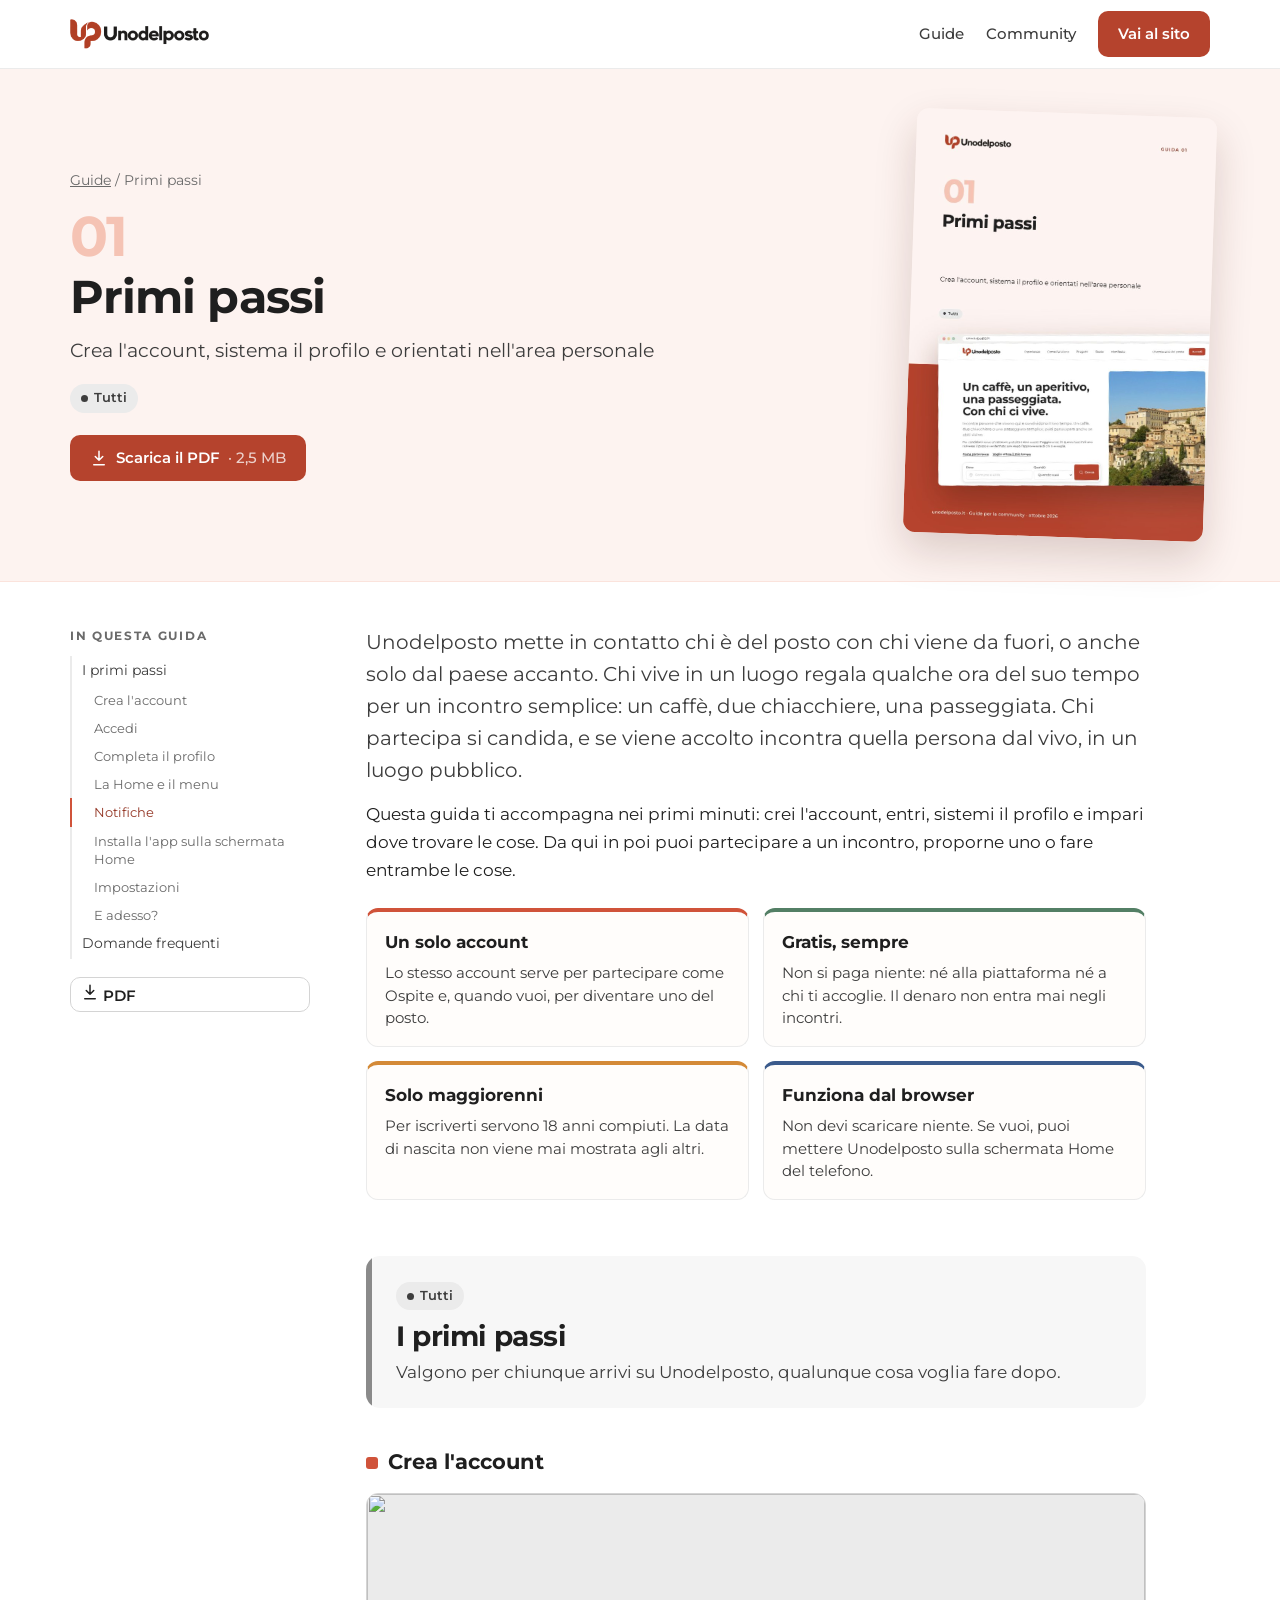
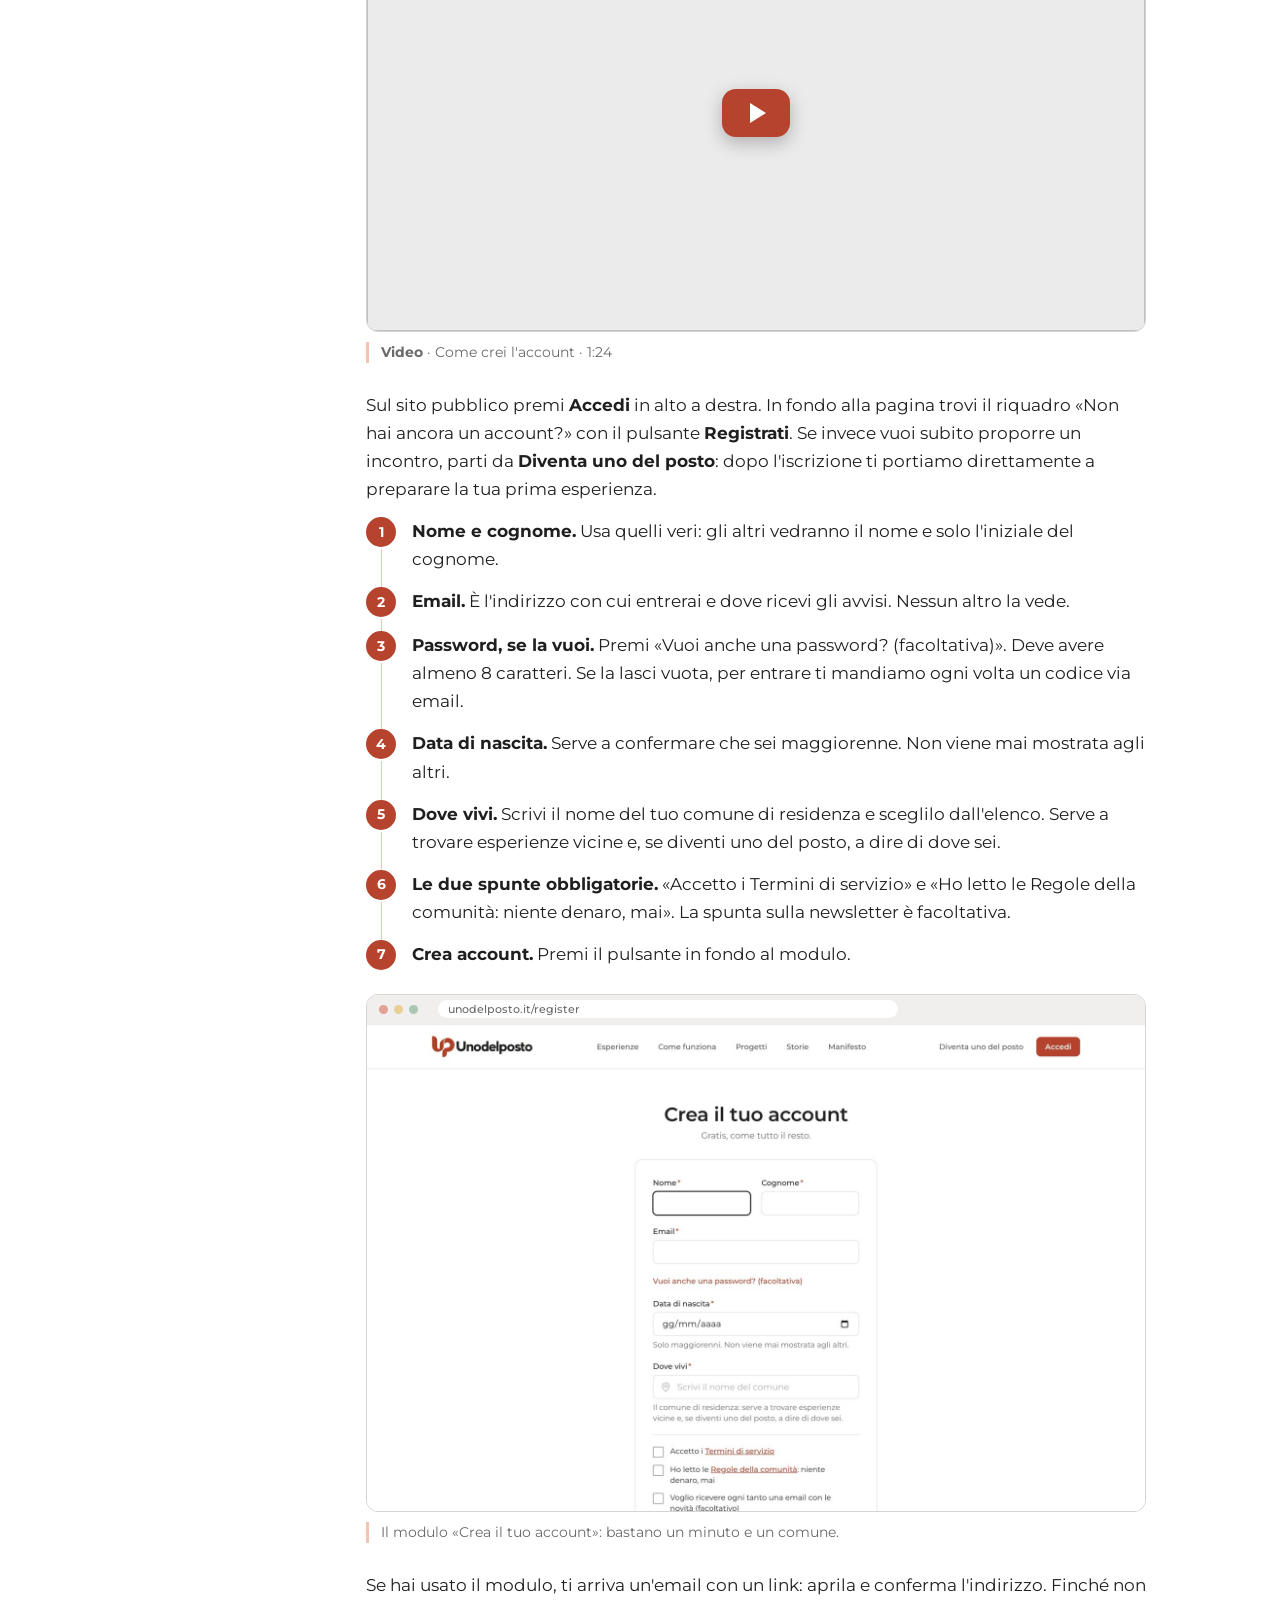
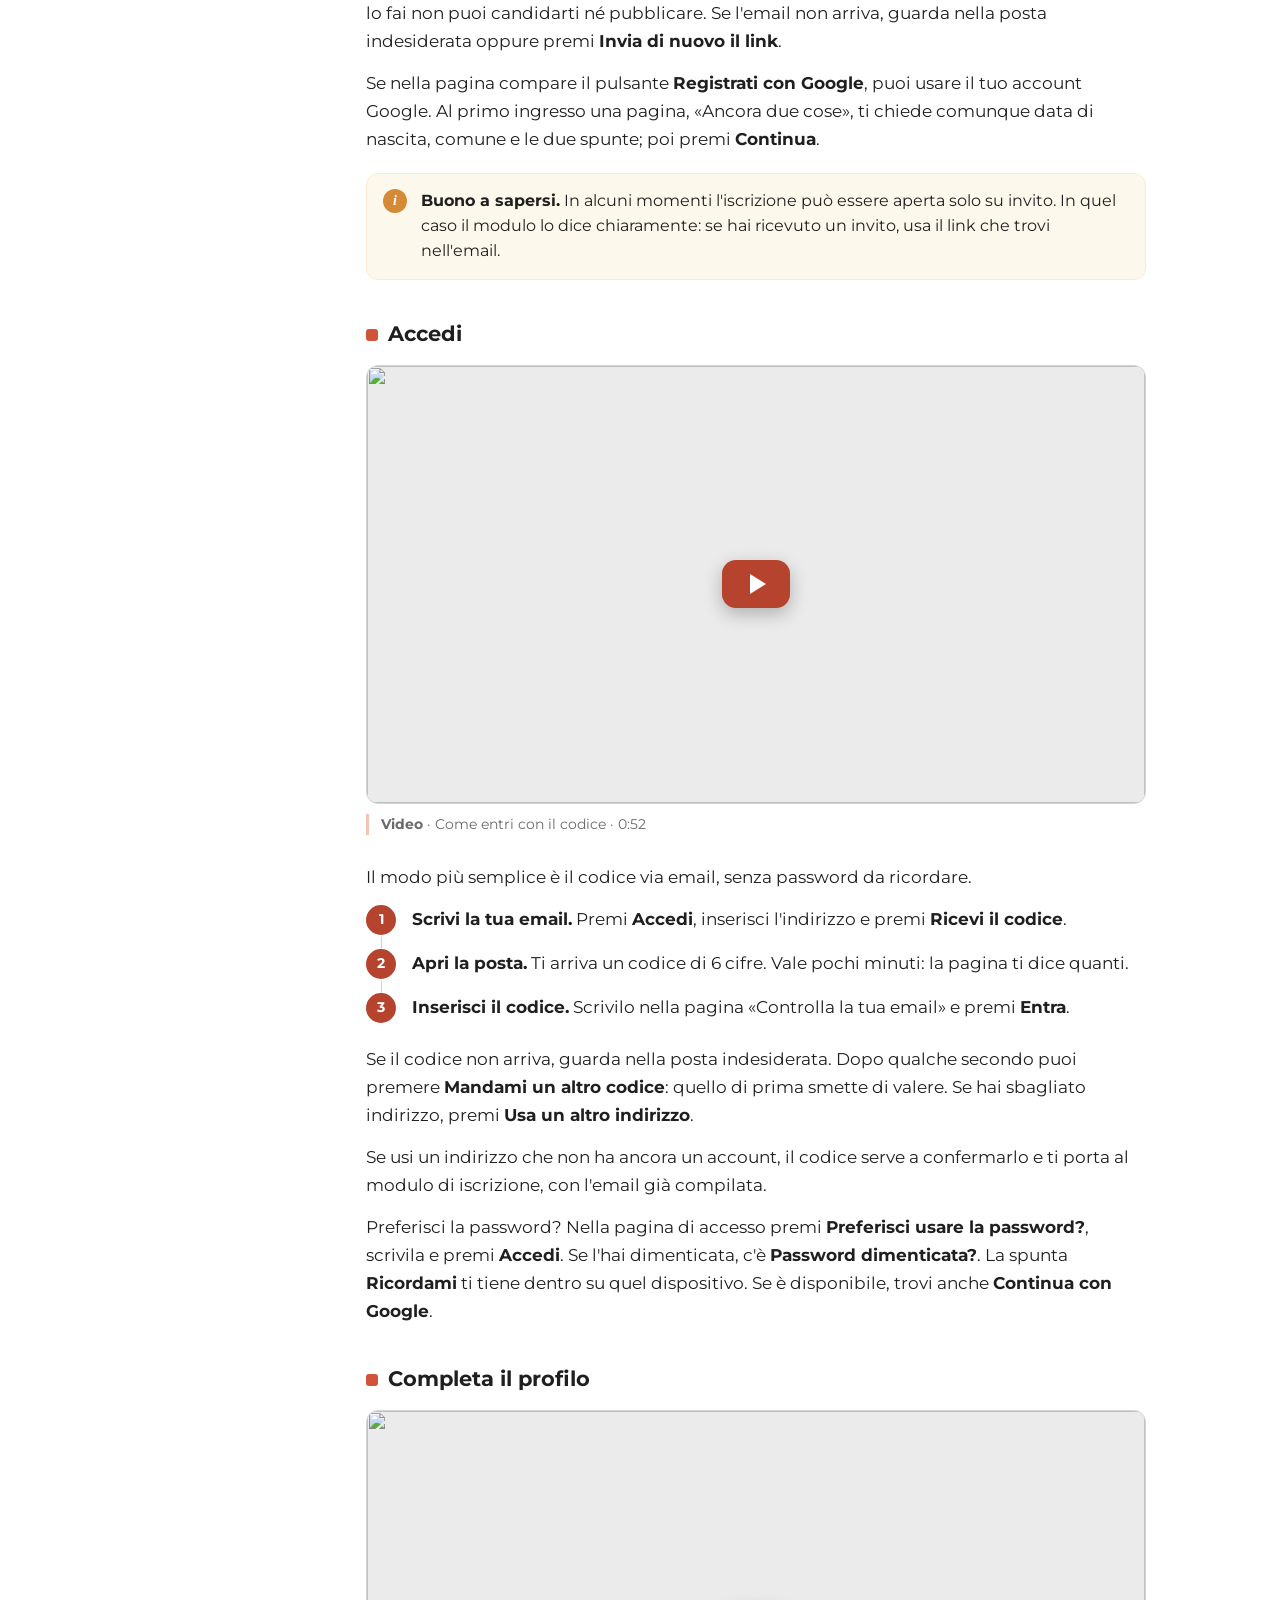
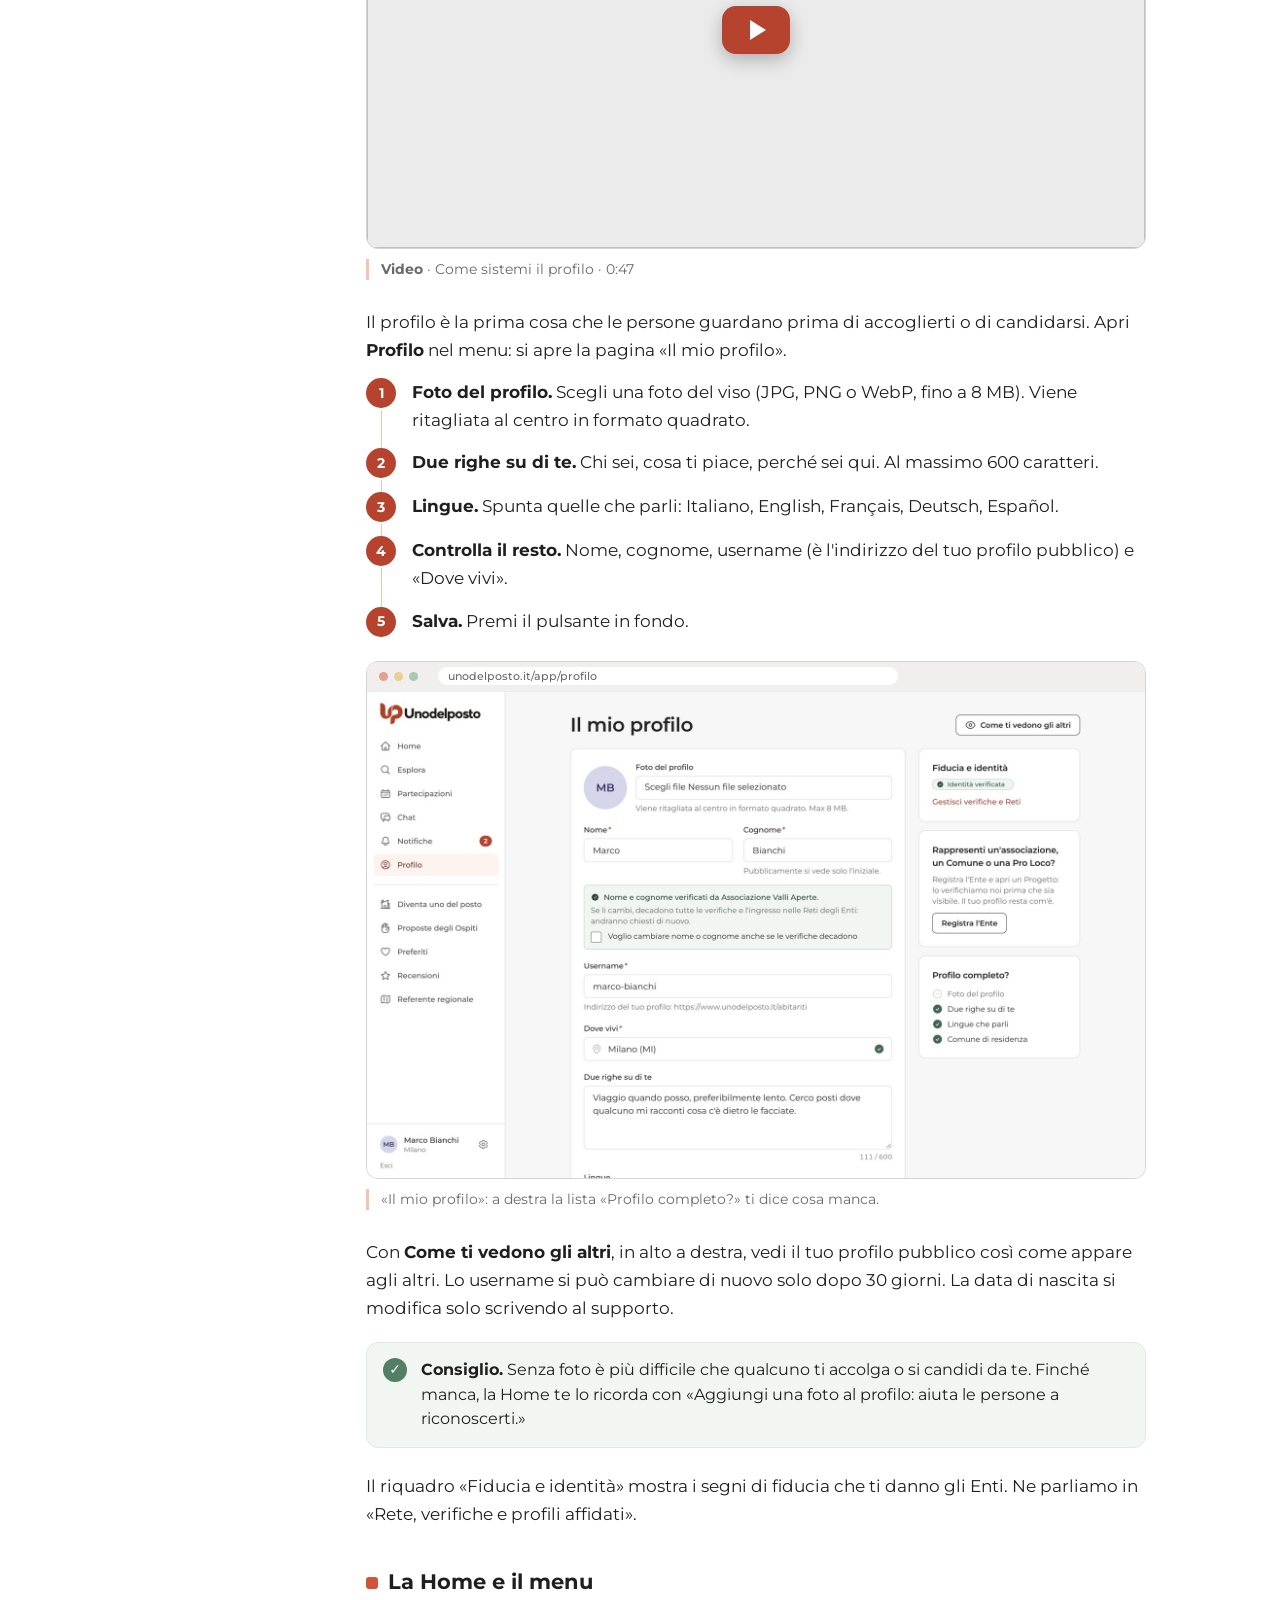
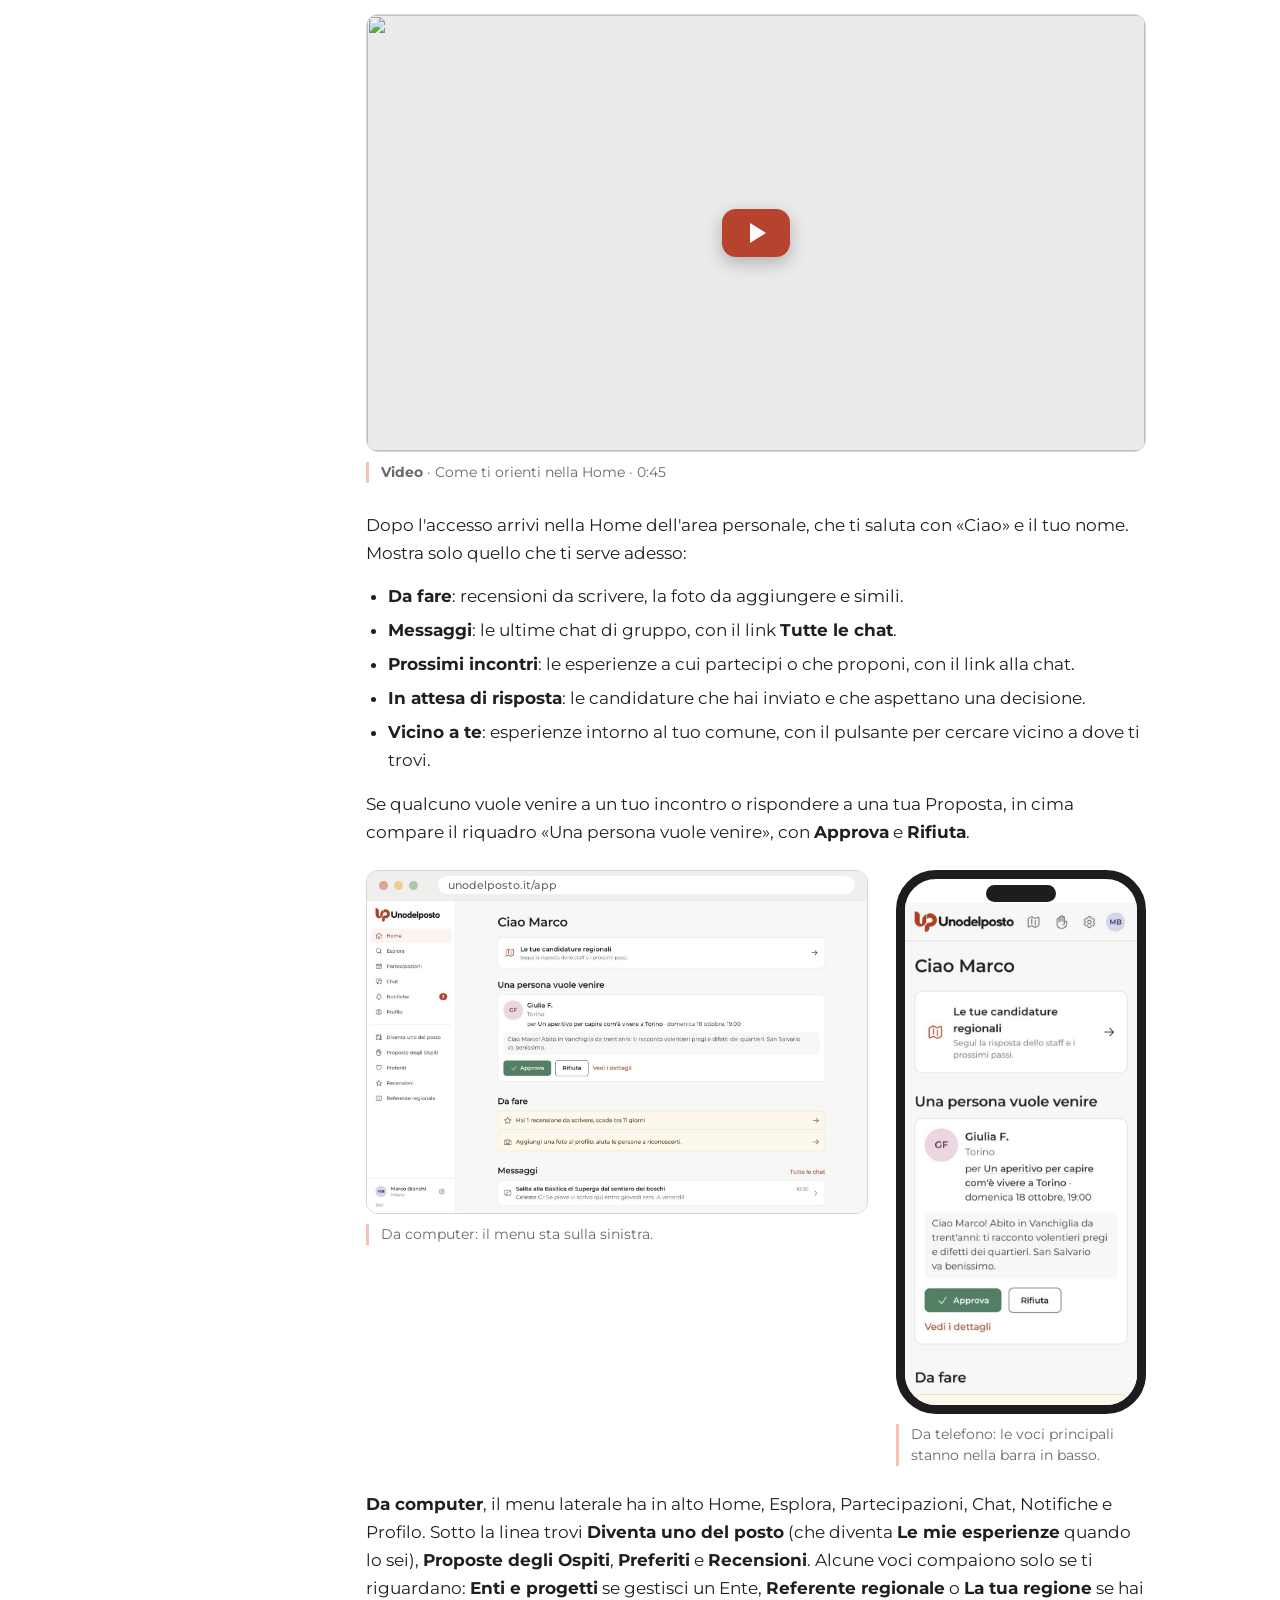
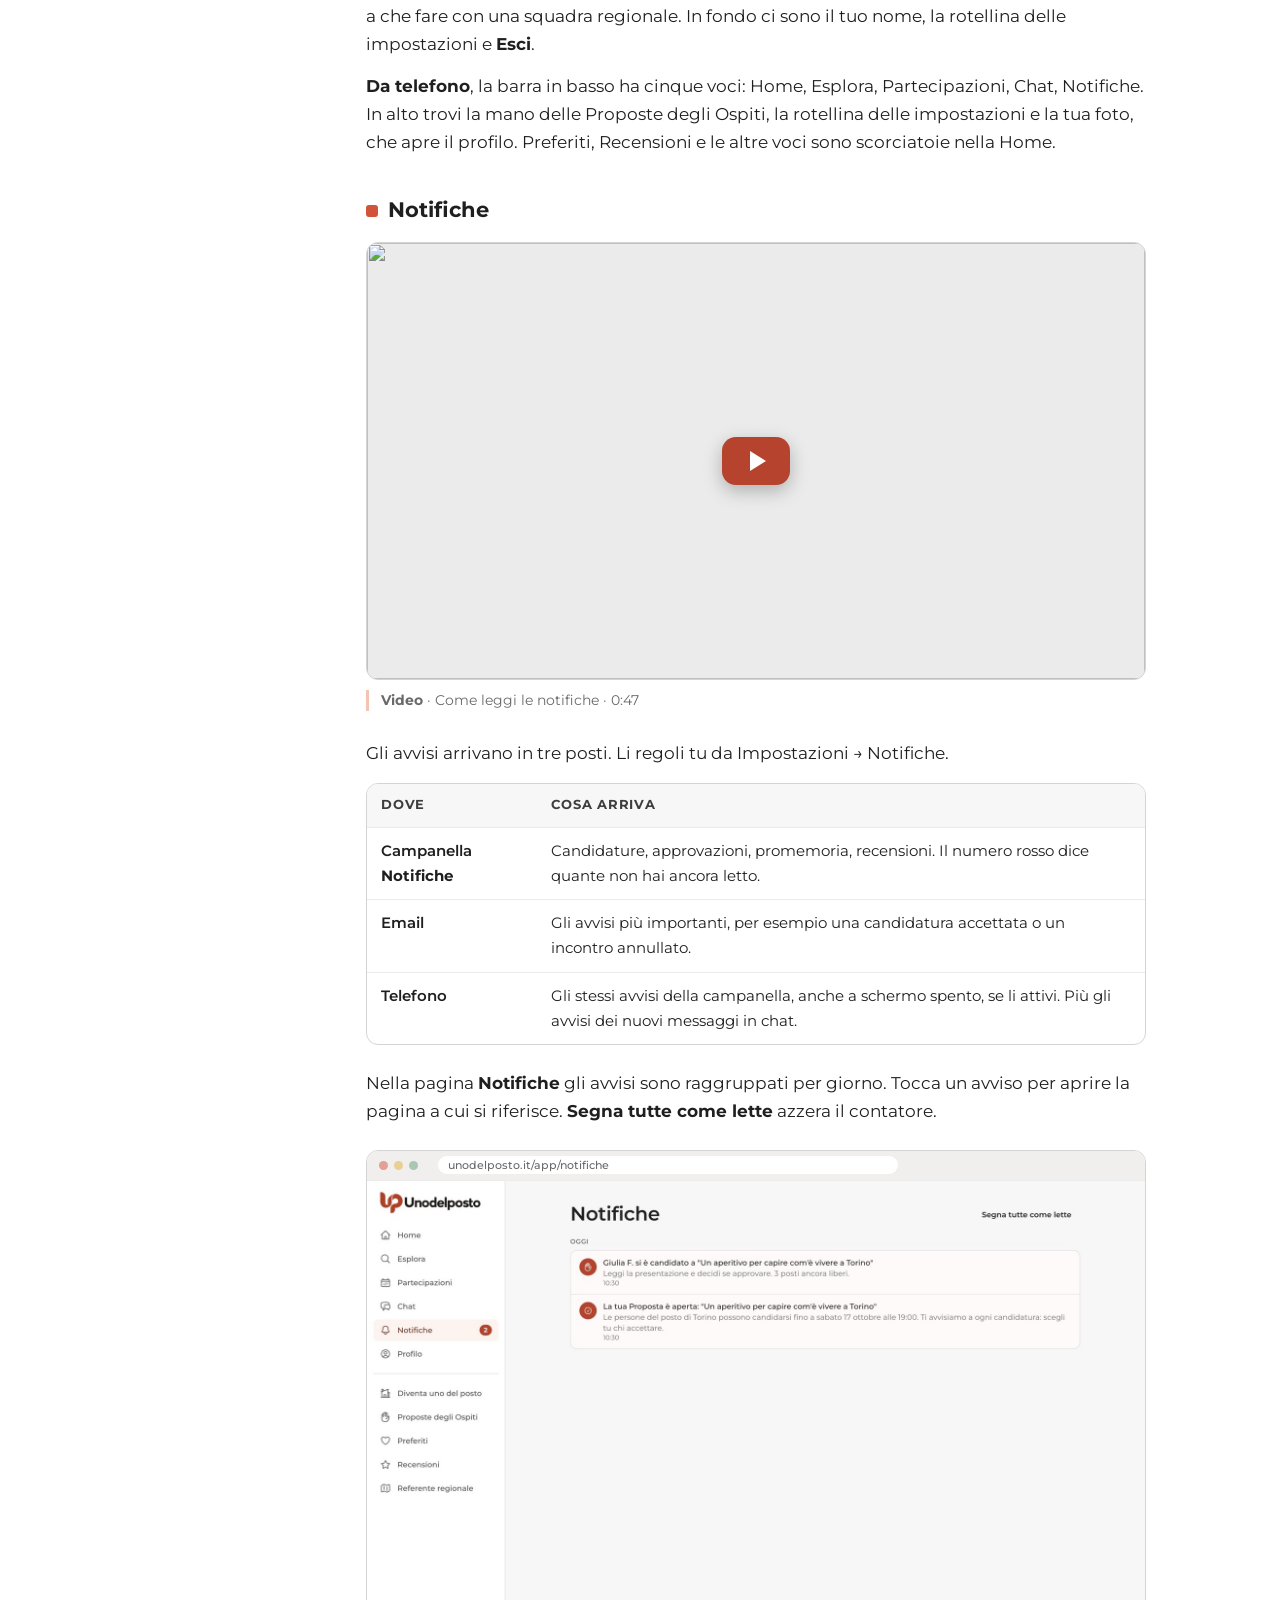
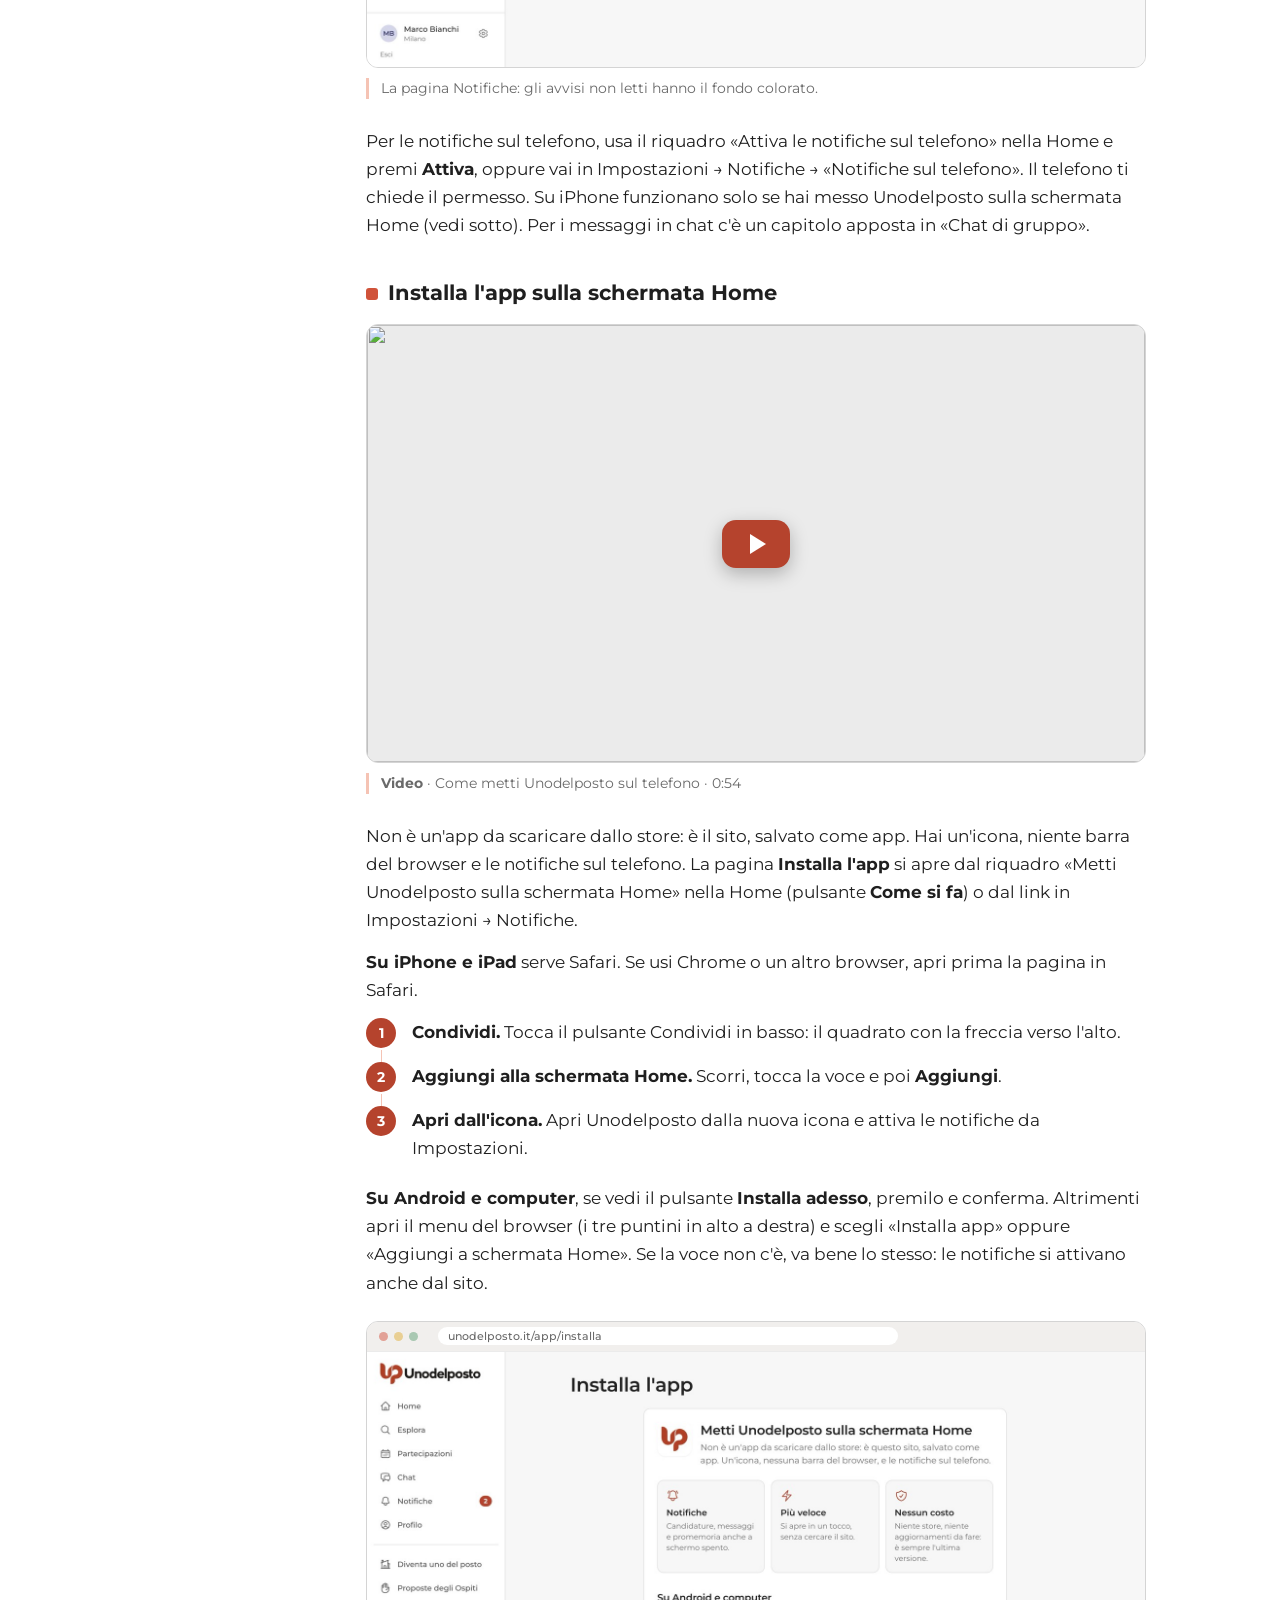
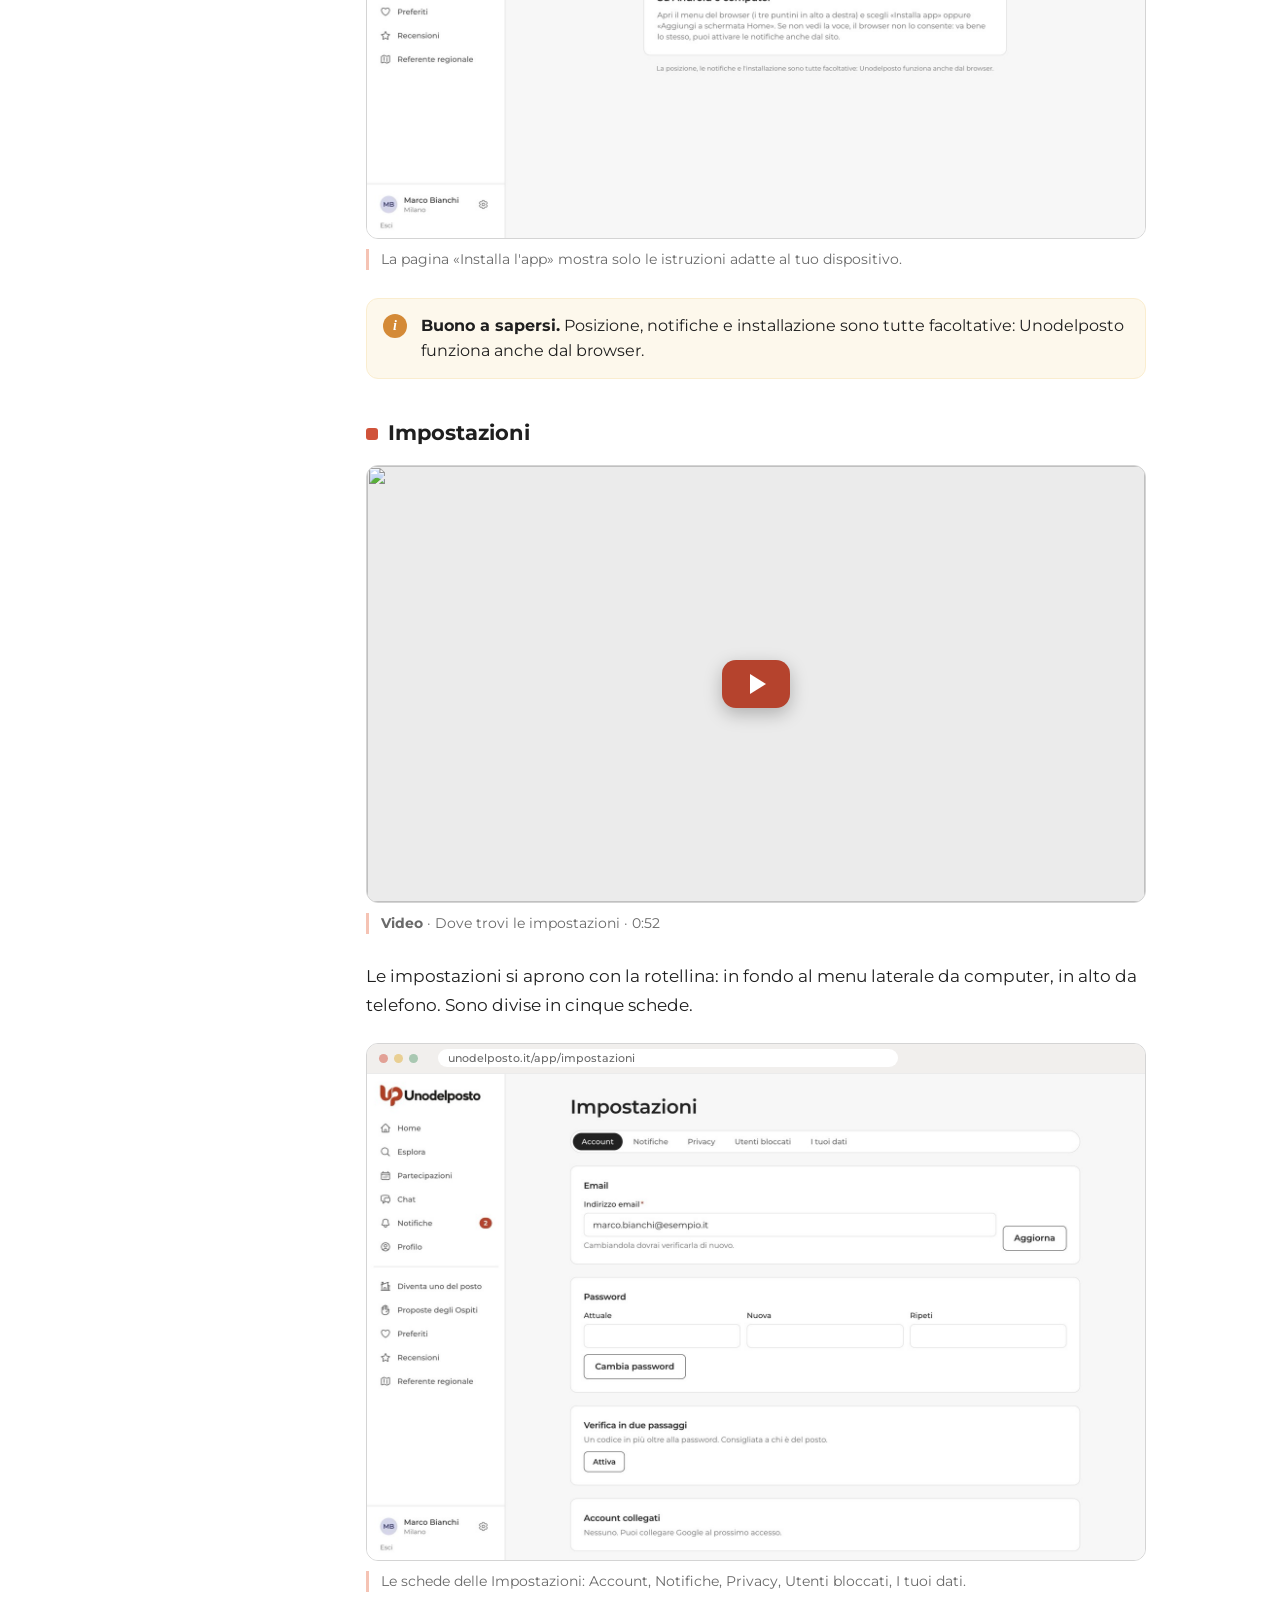
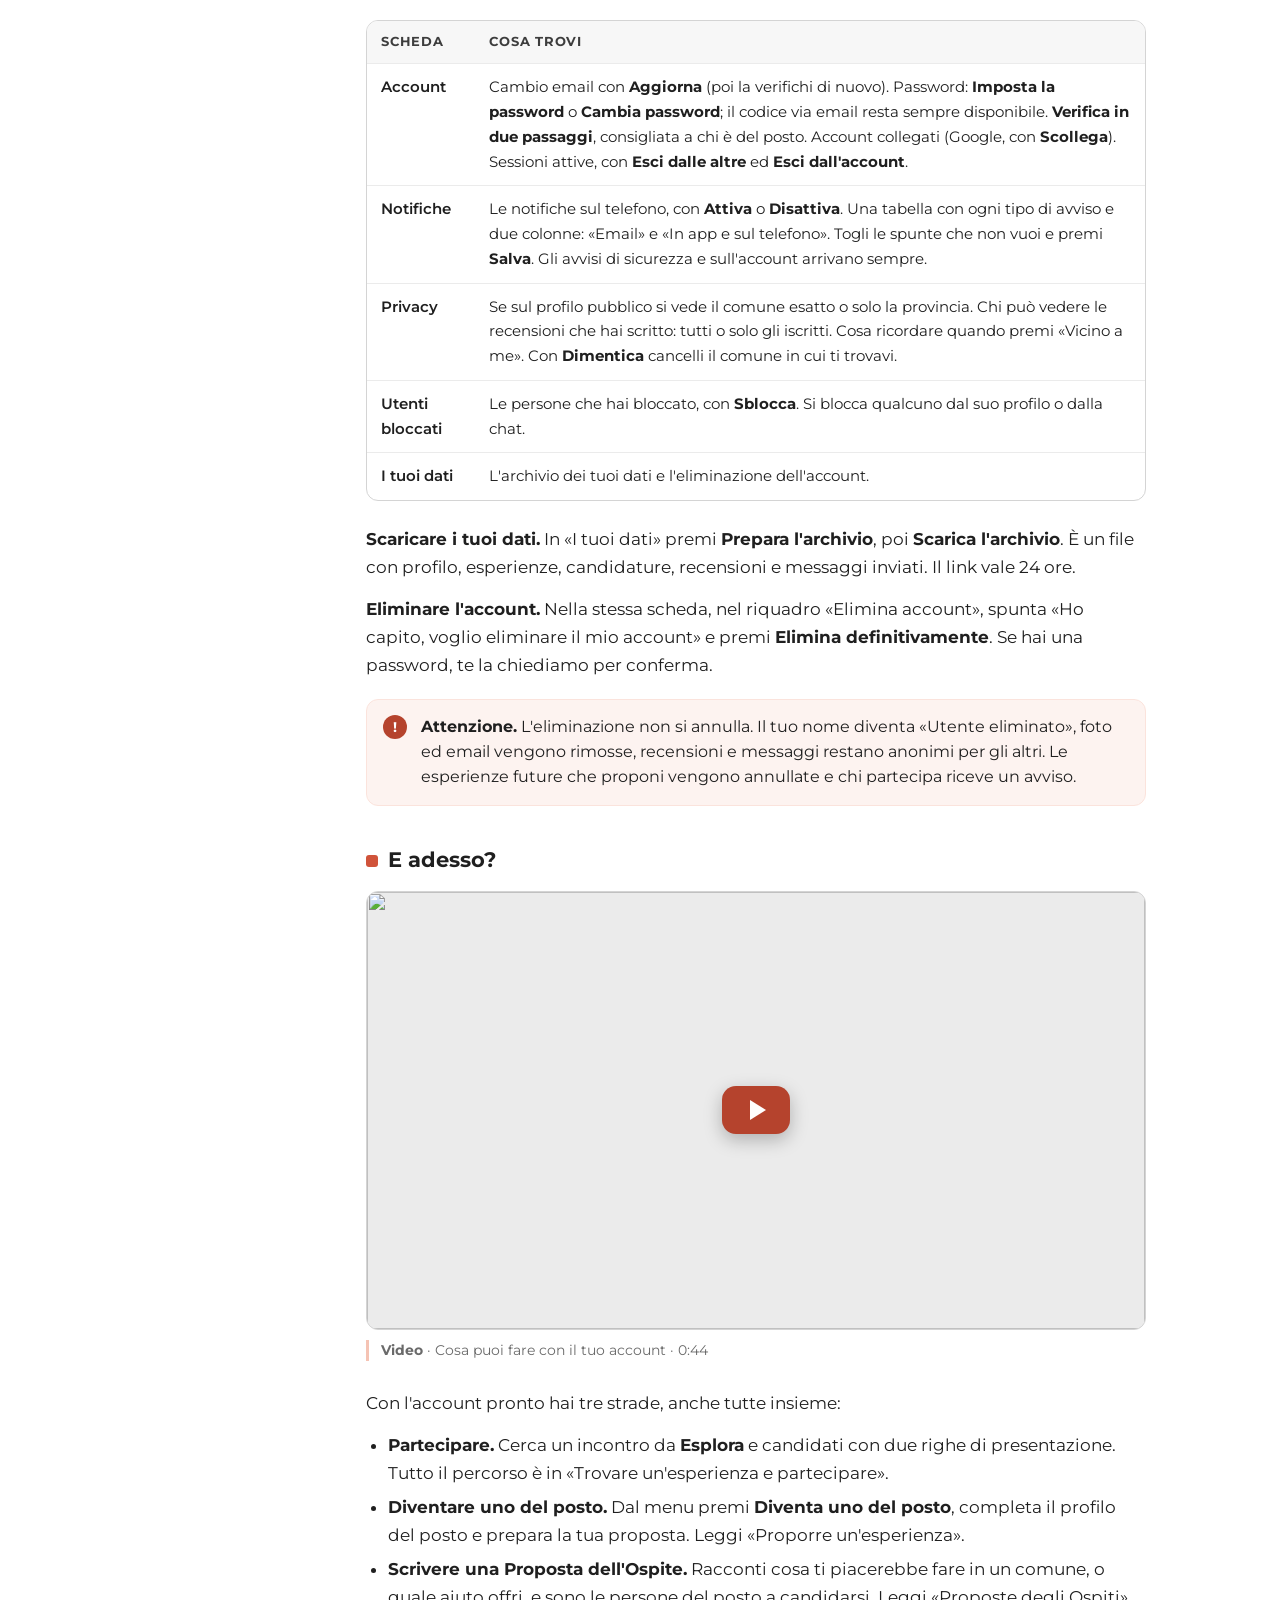
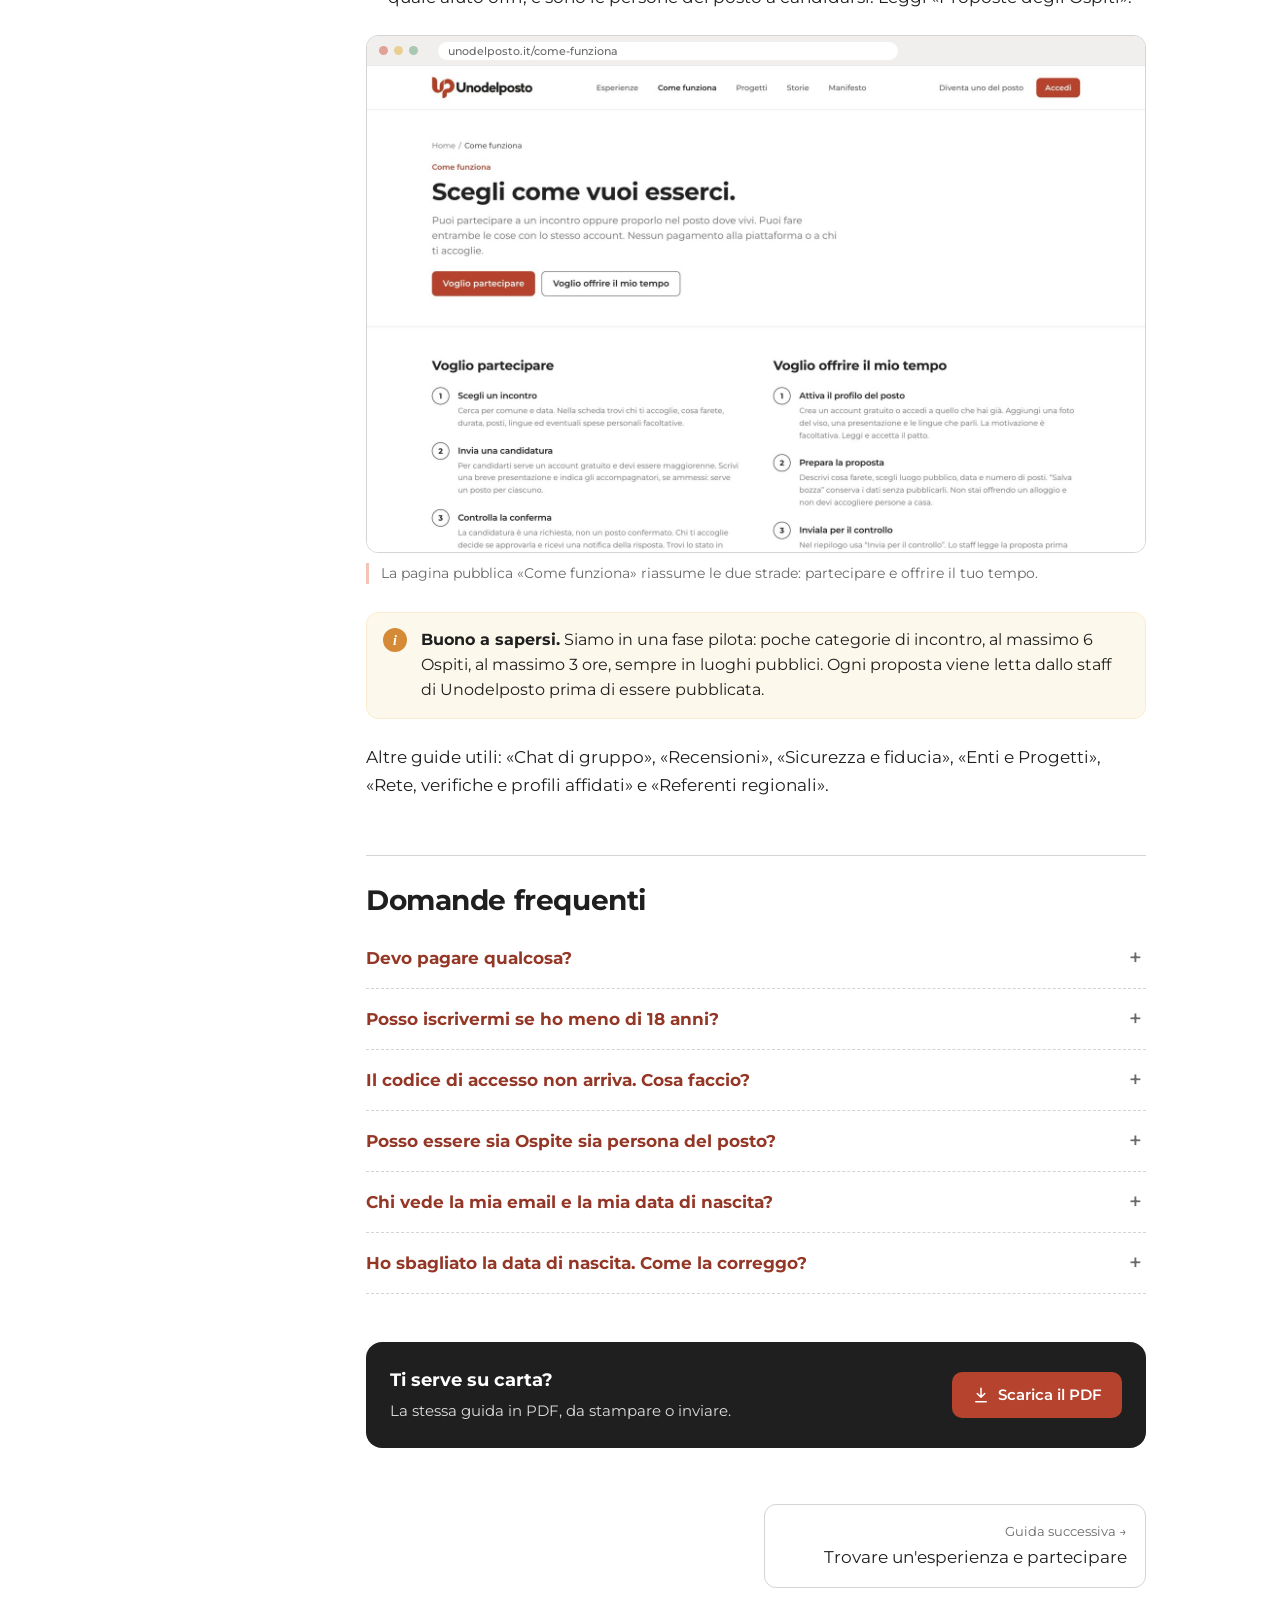
==== commit 5205719b: "Pubblica i primi video guide su YouTube: link nell'indice video ed embed nella guida online Presenta" ====
--- a/docs/guide/01-primi-passi/index.html
+++ b/docs/guide/01-primi-passi/index.html
@@ -8,7 +8,7 @@
 <meta property="og:title" content="Primi passi · Guide di Unodelposto">
 <meta property="og:description" content="Come iscriversi, accedere con un codice via email, completare il profilo, ricevere le notifiche, installare l'app e regolare le impostazioni.">
 <meta property="og:type" content="website">
-<meta property="og:image" content="https://OWNER.github.io/unodelposto-community/guide/01-primi-passi/copertina.jpg">
+<meta property="og:image" content="https://ludovicopiccolo.github.io/unodelposto-community/guide/01-primi-passi/copertina.jpg">
 <meta name="theme-color" content="#b5432d">
 <link rel="icon" href="../../assets/mark.png">
 <link rel="preconnect" href="https://fonts.googleapis.com"><link rel="preconnect" href="https://fonts.gstatic.com" crossorigin>
@@ -19,7 +19,7 @@
 <a class="skip" href="#contenuto">Vai al contenuto</a>
 <header class="site-head"><div class="wrap">
   <a class="logo" href="../../index.html" aria-label="Guide di Unodelposto"><img src="../../assets/logo.png" alt="Unodelposto" width="139" height="30"></a>
-  <nav><a href="../../index.html#guide">Guide</a><a href="https://github.com/OWNER/unodelposto-community/discussions">Community</a><a class="btn" href="https://www.unodelposto.it">Vai al sito</a></nav>
+  <nav><a href="../../index.html#guide">Guide</a><a href="https://github.com/ludovicopiccolo/unodelposto-community/discussions">Community</a><a class="btn" href="https://www.unodelposto.it">Vai al sito</a></nav>
 </div></header>
 <main id="contenuto">
 
@@ -52,7 +52,7 @@
 <section>
   <div class="role-head" data-role="tutti"><span class="role tutti">Tutti</span><h2 id="i-primi-passi">I primi passi</h2><p>Valgono per chiunque arrivi su Unodelposto, qualunque cosa voglia fare dopo.</p></div>
 
-  <h3 id="crea-l-account">Crea l'account</h3>
+  <h3 id="crea-l-account">Crea l'account</h3><figure class="yt"><a href="https://www.youtube.com/watch?v=yOIWhm9bEDM" data-yt="yOIWhm9bEDM" aria-label="Guarda il video: Come crei l'account"><img src="../../guide/video/01-01.jpg" alt="" loading="lazy" decoding="async"><span class="play" aria-hidden="true"></span></a><figcaption><strong>Video</strong> · Come crei l'account · 1:24</figcaption></figure>
   <p>Sul sito pubblico premi <strong>Accedi</strong> in alto a destra. In fondo alla pagina trovi il riquadro «Non hai ancora un account?» con il pulsante <strong>Registrati</strong>. Se invece vuoi subito proporre un incontro, parti da <strong>Diventa uno del posto</strong>: dopo l'iscrizione ti portiamo direttamente a preparare la tua prima esperienza.</p>
   <ol class="steps">
     <li><strong>Nome e cognome.</strong> Usa quelli veri: gli altri vedranno il nome e solo l'iniziale del cognome.</li>
@@ -68,7 +68,7 @@
   <p>Se nella pagina compare il pulsante <strong>Registrati con Google</strong>, puoi usare il tuo account Google. Al primo ingresso una pagina, «Ancora due cose», ti chiede comunque data di nascita, comune e le due spunte; poi premi <strong>Continua</strong>.</p>
   <aside class="note"><strong>Buono a sapersi.</strong> In alcuni momenti l'iscrizione può essere aperta solo su invito. In quel caso il modulo lo dice chiaramente: se hai ricevuto un invito, usa il link che trovi nell'email.</aside>
 
-  <h3 id="accedi">Accedi</h3>
+  <h3 id="accedi">Accedi</h3><figure class="yt"><a href="https://www.youtube.com/watch?v=KQWgF3RSePo" data-yt="KQWgF3RSePo" aria-label="Guarda il video: Come entri con il codice"><img src="../../guide/video/01-03.jpg" alt="" loading="lazy" decoding="async"><span class="play" aria-hidden="true"></span></a><figcaption><strong>Video</strong> · Come entri con il codice · 0:52</figcaption></figure>
   <p>Il modo più semplice è il codice via email, senza password da ricordare.</p>
   <ol class="steps">
     <li><strong>Scrivi la tua email.</strong> Premi <strong>Accedi</strong>, inserisci l'indirizzo e premi <strong>Ricevi il codice</strong>.</li>
@@ -79,7 +79,7 @@
   <p>Se usi un indirizzo che non ha ancora un account, il codice serve a confermarlo e ti porta al modulo di iscrizione, con l'email già compilata.</p>
   <p>Preferisci la password? Nella pagina di accesso premi <strong>Preferisci usare la password?</strong>, scrivila e premi <strong>Accedi</strong>. Se l'hai dimenticata, c'è <strong>Password dimenticata?</strong>. La spunta <strong>Ricordami</strong> ti tiene dentro su quel dispositivo. Se è disponibile, trovi anche <strong>Continua con Google</strong>.</p>
 
-  <h3 id="completa-il-profilo">Completa il profilo</h3>
+  <h3 id="completa-il-profilo">Completa il profilo</h3><figure class="yt"><a href="https://www.youtube.com/watch?v=3xjKVKc0DvM" data-yt="3xjKVKc0DvM" aria-label="Guarda il video: Come sistemi il profilo"><img src="../../guide/video/01-04.jpg" alt="" loading="lazy" decoding="async"><span class="play" aria-hidden="true"></span></a><figcaption><strong>Video</strong> · Come sistemi il profilo · 0:47</figcaption></figure>
   <p>Il profilo è la prima cosa che le persone guardano prima di accoglierti o di candidarsi. Apri <strong>Profilo</strong> nel menu: si apre la pagina «Il mio profilo».</p>
   <ol class="steps">
     <li><strong>Foto del profilo.</strong> Scegli una foto del viso (JPG, PNG o WebP, fino a 8 MB). Viene ritagliata al centro in formato quadrato.</li>
@@ -95,7 +95,7 @@
 
   <div class="pagebreak"></div>
 
-  <h3 id="la-home-e-il-menu">La Home e il menu</h3>
+  <h3 id="la-home-e-il-menu">La Home e il menu</h3><figure class="yt"><a href="https://www.youtube.com/watch?v=2b6GI0TYTXk" data-yt="2b6GI0TYTXk" aria-label="Guarda il video: Come ti orienti nella Home"><img src="../../guide/video/01-05.jpg" alt="" loading="lazy" decoding="async"><span class="play" aria-hidden="true"></span></a><figcaption><strong>Video</strong> · Come ti orienti nella Home · 0:45</figcaption></figure>
   <p>Dopo l'accesso arrivi nella Home dell'area personale, che ti saluta con «Ciao» e il tuo nome. Mostra solo quello che ti serve adesso:</p>
   <ul>
     <li><strong>Da fare</strong>: recensioni da scrivere, la foto da aggiungere e simili.</li>
@@ -112,7 +112,7 @@
   <p><strong>Da computer</strong>, il menu laterale ha in alto Home, Esplora, Partecipazioni, Chat, Notifiche e Profilo. Sotto la linea trovi <strong>Diventa uno del posto</strong> (che diventa <strong>Le mie esperienze</strong> quando lo sei), <strong>Proposte degli Ospiti</strong>, <strong>Preferiti</strong> e <strong>Recensioni</strong>. Alcune voci compaiono solo se ti riguardano: <strong>Enti e progetti</strong> se gestisci un Ente, <strong>Referente regionale</strong> o <strong>La tua regione</strong> se hai a che fare con una squadra regionale. In fondo ci sono il tuo nome, la rotellina delle impostazioni e <strong>Esci</strong>.</p>
   <p><strong>Da telefono</strong>, la barra in basso ha cinque voci: Home, Esplora, Partecipazioni, Chat, Notifiche. In alto trovi la mano delle Proposte degli Ospiti, la rotellina delle impostazioni e la tua foto, che apre il profilo. Preferiti, Recensioni e le altre voci sono scorciatoie nella Home.</p>
 
-  <h3 id="notifiche">Notifiche</h3>
+  <h3 id="notifiche">Notifiche</h3><figure class="yt"><a href="https://www.youtube.com/watch?v=nTAH_pZ9gWU" data-yt="nTAH_pZ9gWU" aria-label="Guarda il video: Come leggi le notifiche"><img src="../../guide/video/01-06.jpg" alt="" loading="lazy" decoding="async"><span class="play" aria-hidden="true"></span></a><figcaption><strong>Video</strong> · Come leggi le notifiche · 0:47</figcaption></figure>
   <p>Gli avvisi arrivano in tre posti. Li regoli tu da Impostazioni → Notifiche.</p>
   <div class="table-wrap"><table class="table">
     <thead><tr><th>Dove</th><th>Cosa arriva</th></tr></thead>
@@ -126,7 +126,7 @@
   <figure class="shot"><div class="browser"><div class="bar"><i></i><i></i><i></i><b>unodelposto.it/app/notifiche</b></div><img src="../img/g-notifiche.jpg" alt="La pagina Notifiche: gli avvisi non letti hanno il fondo colorato." loading="lazy" decoding="async"></div><figcaption>La pagina Notifiche: gli avvisi non letti hanno il fondo colorato.</figcaption></figure>
   <p>Per le notifiche sul telefono, usa il riquadro «Attiva le notifiche sul telefono» nella Home e premi <strong>Attiva</strong>, oppure vai in Impostazioni → Notifiche → «Notifiche sul telefono». Il telefono ti chiede il permesso. Su iPhone funzionano solo se hai messo Unodelposto sulla schermata Home (vedi sotto). Per i messaggi in chat c'è un capitolo apposta in «Chat di gruppo».</p>
 
-  <h3 id="installa-l-app-sulla-schermata-home">Installa l'app sulla schermata Home</h3>
+  <h3 id="installa-l-app-sulla-schermata-home">Installa l'app sulla schermata Home</h3><figure class="yt"><a href="https://www.youtube.com/watch?v=Rvwj0j0LWFs" data-yt="Rvwj0j0LWFs" aria-label="Guarda il video: Come metti Unodelposto sul telefono"><img src="../../guide/video/01-07.jpg" alt="" loading="lazy" decoding="async"><span class="play" aria-hidden="true"></span></a><figcaption><strong>Video</strong> · Come metti Unodelposto sul telefono · 0:54</figcaption></figure>
   <p>Non è un'app da scaricare dallo store: è il sito, salvato come app. Hai un'icona, niente barra del browser e le notifiche sul telefono. La pagina <strong>Installa l'app</strong> si apre dal riquadro «Metti Unodelposto sulla schermata Home» nella Home (pulsante <strong>Come si fa</strong>) o dal link in Impostazioni → Notifiche.</p>
   <p><strong>Su iPhone e iPad</strong> serve Safari. Se usi Chrome o un altro browser, apri prima la pagina in Safari.</p>
   <ol class="steps">
@@ -138,7 +138,7 @@
   <figure class="shot"><div class="browser"><div class="bar"><i></i><i></i><i></i><b>unodelposto.it/app/installa</b></div><img src="../img/g-installa.jpg" alt="La pagina «Installa l'app» mostra solo le istruzioni adatte al tuo dispositivo." loading="lazy" decoding="async"></div><figcaption>La pagina «Installa l'app» mostra solo le istruzioni adatte al tuo dispositivo.</figcaption></figure>
   <aside class="note"><strong>Buono a sapersi.</strong> Posizione, notifiche e installazione sono tutte facoltative: Unodelposto funziona anche dal browser.</aside>
 
-  <h3 id="impostazioni">Impostazioni</h3>
+  <h3 id="impostazioni">Impostazioni</h3><figure class="yt"><a href="https://www.youtube.com/watch?v=zPnr3x35oh4" data-yt="zPnr3x35oh4" aria-label="Guarda il video: Dove trovi le impostazioni"><img src="../../guide/video/01-08.jpg" alt="" loading="lazy" decoding="async"><span class="play" aria-hidden="true"></span></a><figcaption><strong>Video</strong> · Dove trovi le impostazioni · 0:52</figcaption></figure>
   <p>Le impostazioni si aprono con la rotellina: in fondo al menu laterale da computer, in alto da telefono. Sono divise in cinque schede.</p>
   <figure class="shot"><div class="browser"><div class="bar"><i></i><i></i><i></i><b>unodelposto.it/app/impostazioni</b></div><img src="../img/g-impostazioni.jpg" alt="Le schede delle Impostazioni: Account, Notifiche, Privacy, Utenti bloccati, I tuoi dati." loading="lazy" decoding="async"></div><figcaption>Le schede delle Impostazioni: Account, Notifiche, Privacy, Utenti bloccati, I tuoi dati.</figcaption></figure>
   <div class="table-wrap"><table class="table">
@@ -155,7 +155,7 @@
   <p><strong>Eliminare l'account.</strong> Nella stessa scheda, nel riquadro «Elimina account», spunta «Ho capito, voglio eliminare il mio account» e premi <strong>Elimina definitivamente</strong>. Se hai una password, te la chiediamo per conferma.</p>
   <aside class="warn"><strong>Attenzione.</strong> L'eliminazione non si annulla. Il tuo nome diventa «Utente eliminato», foto ed email vengono rimosse, recensioni e messaggi restano anonimi per gli altri. Le esperienze future che proponi vengono annullate e chi partecipa riceve un avviso.</aside>
 
-  <h3 id="e-adesso">E adesso?</h3>
+  <h3 id="e-adesso">E adesso?</h3><figure class="yt"><a href="https://www.youtube.com/watch?v=1Xk0wTVoHHQ" data-yt="1Xk0wTVoHHQ" aria-label="Guarda il video: Cosa puoi fare con il tuo account"><img src="../../guide/video/01-09.jpg" alt="" loading="lazy" decoding="async"><span class="play" aria-hidden="true"></span></a><figcaption><strong>Video</strong> · Cosa puoi fare con il tuo account · 0:44</figcaption></figure>
   <p>Con l'account pronto hai tre strade, anche tutte insieme:</p>
   <ul>
     <li><strong>Partecipare.</strong> Cerca un incontro da <strong>Esplora</strong> e candidati con due righe di presentazione. Tutto il percorso è in «Trovare un'esperienza e partecipare».</li>
@@ -191,12 +191,21 @@
   const io = new IntersectionObserver(es => es.forEach(e => { if (e.isIntersecting) { links.forEach(a => a.classList.remove('on')); map.get(e.target.id)?.classList.add('on'); } }), { rootMargin: '-90px 0px -70% 0px' });
   document.querySelectorAll('article h2[id], article h3[id]').forEach(h => io.observe(h));
 })();
+</script><script>
+// Video: al clic l'anteprima diventa il player di YouTube
+document.querySelectorAll('a[data-yt]').forEach(a => a.addEventListener('click', e => {
+  e.preventDefault();
+  const f = document.createElement('iframe');
+  f.src = 'https://www.youtube-nocookie.com/embed/' + a.dataset.yt + '?autoplay=1&rel=0';
+  f.title = a.getAttribute('aria-label'); f.allow = 'autoplay; encrypted-media; picture-in-picture; fullscreen'; f.allowFullscreen = true;
+  a.replaceWith(f);
+}));
 </script>
 </main>
 <footer class="site-foot"><div class="wrap">
   <img src="../../assets/mark.png" alt="" width="34" height="34">
   <div>Guide di Unodelposto · aggiornate a ottobre 2026<br>Gli screenshot mostrano dati dimostrativi: nomi, luoghi ed Enti sono di fantasia.</div>
-  <div><a href="https://www.unodelposto.it">unodelposto.it</a> · <a href="https://github.com/OWNER/unodelposto-community">GitHub</a> · <a href="mailto:info@unodelposto.it">info@unodelposto.it</a></div>
+  <div><a href="https://www.unodelposto.it">unodelposto.it</a> · <a href="https://github.com/ludovicopiccolo/unodelposto-community">GitHub</a> · <a href="mailto:info@unodelposto.it">info@unodelposto.it</a></div>
 </div></footer>
 </body>
 </html>
--- a/docs/assets/site.css
+++ b/docs/assets/site.css
@@ -160,6 +160,19 @@
 .dlbox p { margin: 0; font-size: 15px; }
 
 /* ---------- Telefono ---------- */
+figure.yt { margin: 18px 0 28px; }
+.yt a, .yt iframe { position: relative; display: block; width: 100%; aspect-ratio: 16 / 9; border: 1px solid var(--night-200); border-radius: 12px; overflow: hidden; background: var(--night-100); }
+.yt img { width: 100%; height: 100%; object-fit: cover; transition: transform .3s; }
+.yt a:hover img { transform: scale(1.02); }
+.yt .play { position: absolute; left: 50%; top: 50%; width: 68px; height: 48px; margin: -24px 0 0 -34px; border-radius: 14px; background: var(--terra-600); box-shadow: 0 6px 18px rgba(0,0,0,.25); transition: background .2s; }
+.yt .play::after { content: ''; position: absolute; left: 28px; top: 14px; border-style: solid; border-width: 10px 0 10px 16px; border-color: transparent transparent transparent #fff; }
+.yt a:hover .play, .yt a:focus-visible .play { background: var(--terra-700); }
+.yt-grid { display: grid; grid-template-columns: repeat(2, 1fr); gap: 4px 20px; margin: 18px 0 28px; }
+.yt-grid figure.yt { margin: 0 0 14px; }
+.watch { display: grid; grid-template-columns: 1fr 1.25fr; gap: 40px; align-items: center; margin-top: 64px; padding: 32px; border-radius: 20px; background: var(--terra-50); }
+.watch h2 { font-size: 28px; margin: 0 0 10px; letter-spacing: -.015em; }
+.watch p { margin: 0 0 20px; color: var(--night-700); }
+.watch figure.yt { margin: 0; }
 @media (max-width: 960px) {
   .hero .wrap, .ghero .wrap { grid-template-columns: 1fr; }
   .ghero .cover { display: none; }
@@ -174,7 +187,8 @@
   .wrap { padding: 0 16px; }
   .site-head nav a:not(.btn) { display: none; }
   .hero .wrap { padding-top: 40px; padding-bottom: 40px; }
-  .grid, .how, .cards { grid-template-columns: 1fr; }
+  .grid, .how, .cards, .yt-grid, .watch { grid-template-columns: 1fr; }
+  .watch { padding: 22px 18px; gap: 22px; }
   .pair { grid-template-columns: 1fr; }
   .pair figure.shot.phone { max-width: 260px; margin: 0 auto; }
   .pager { grid-template-columns: 1fr; } .pager .next { grid-column: 1; }
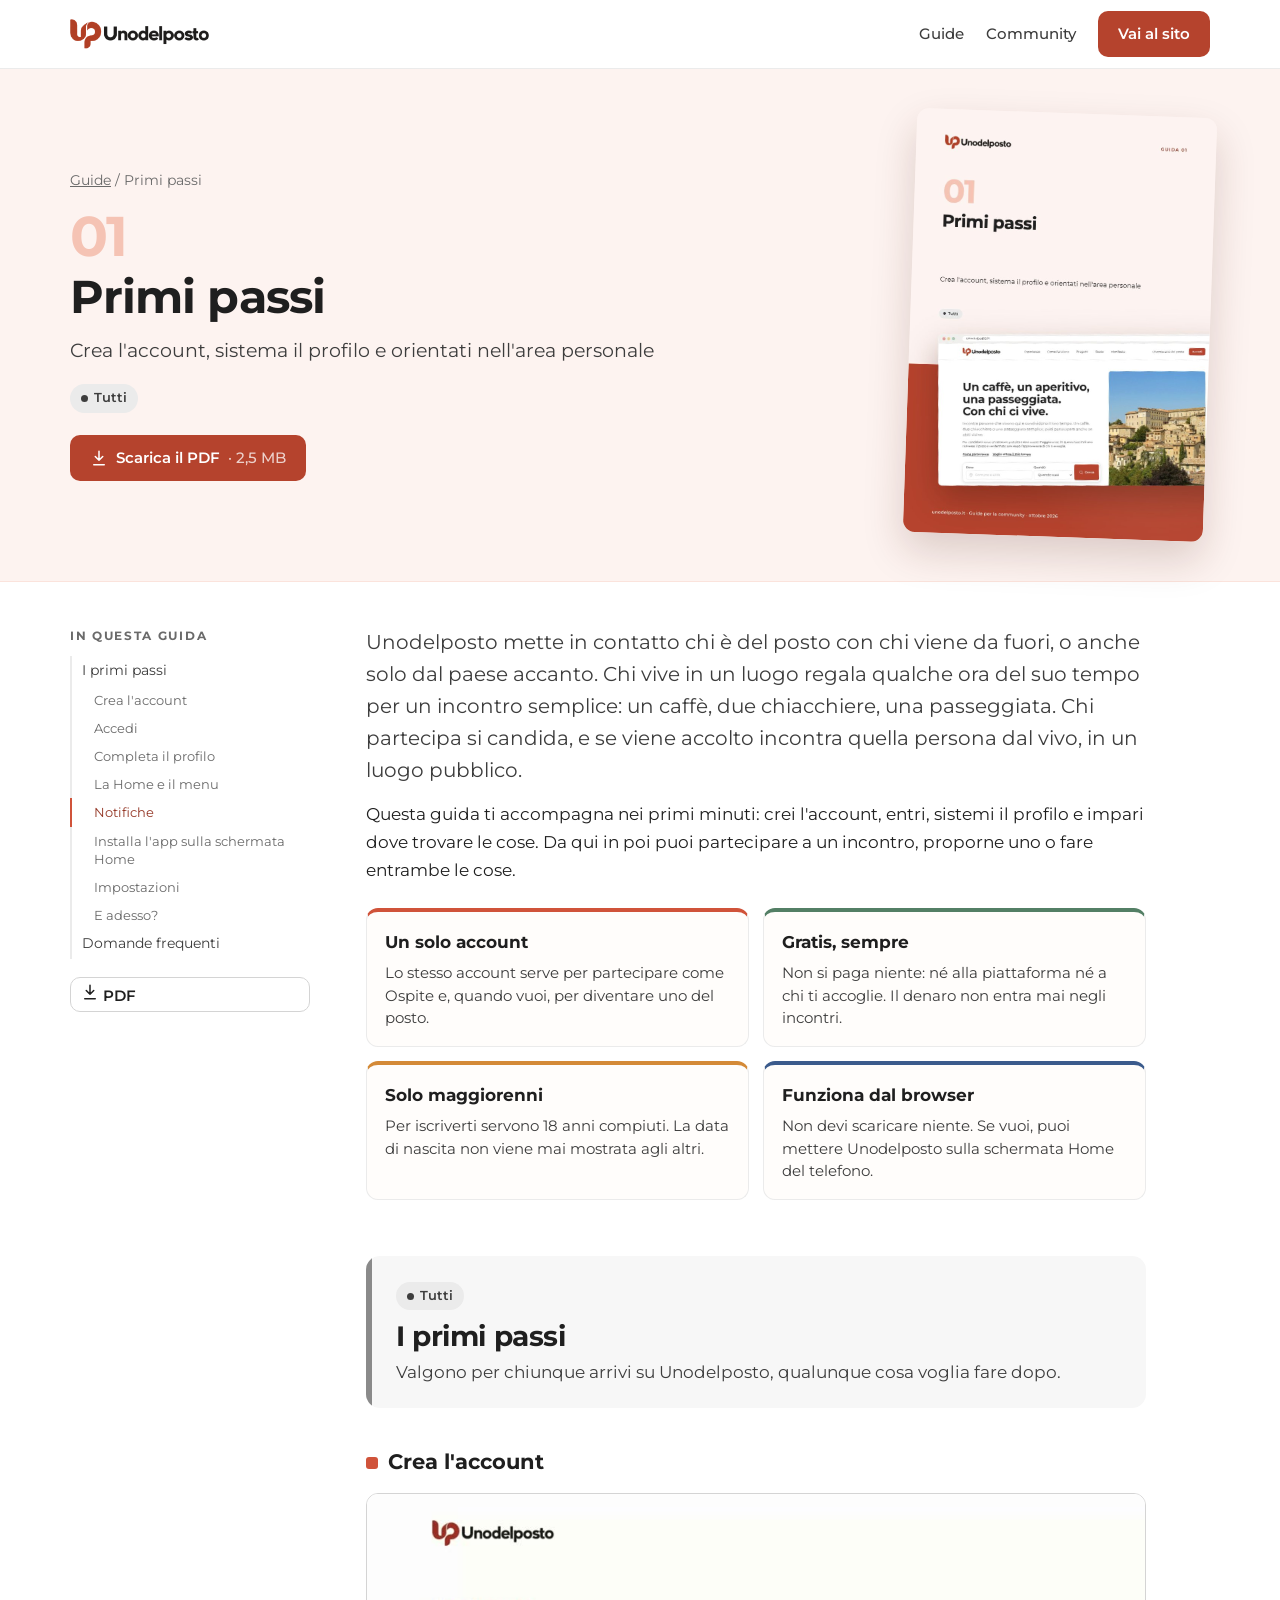
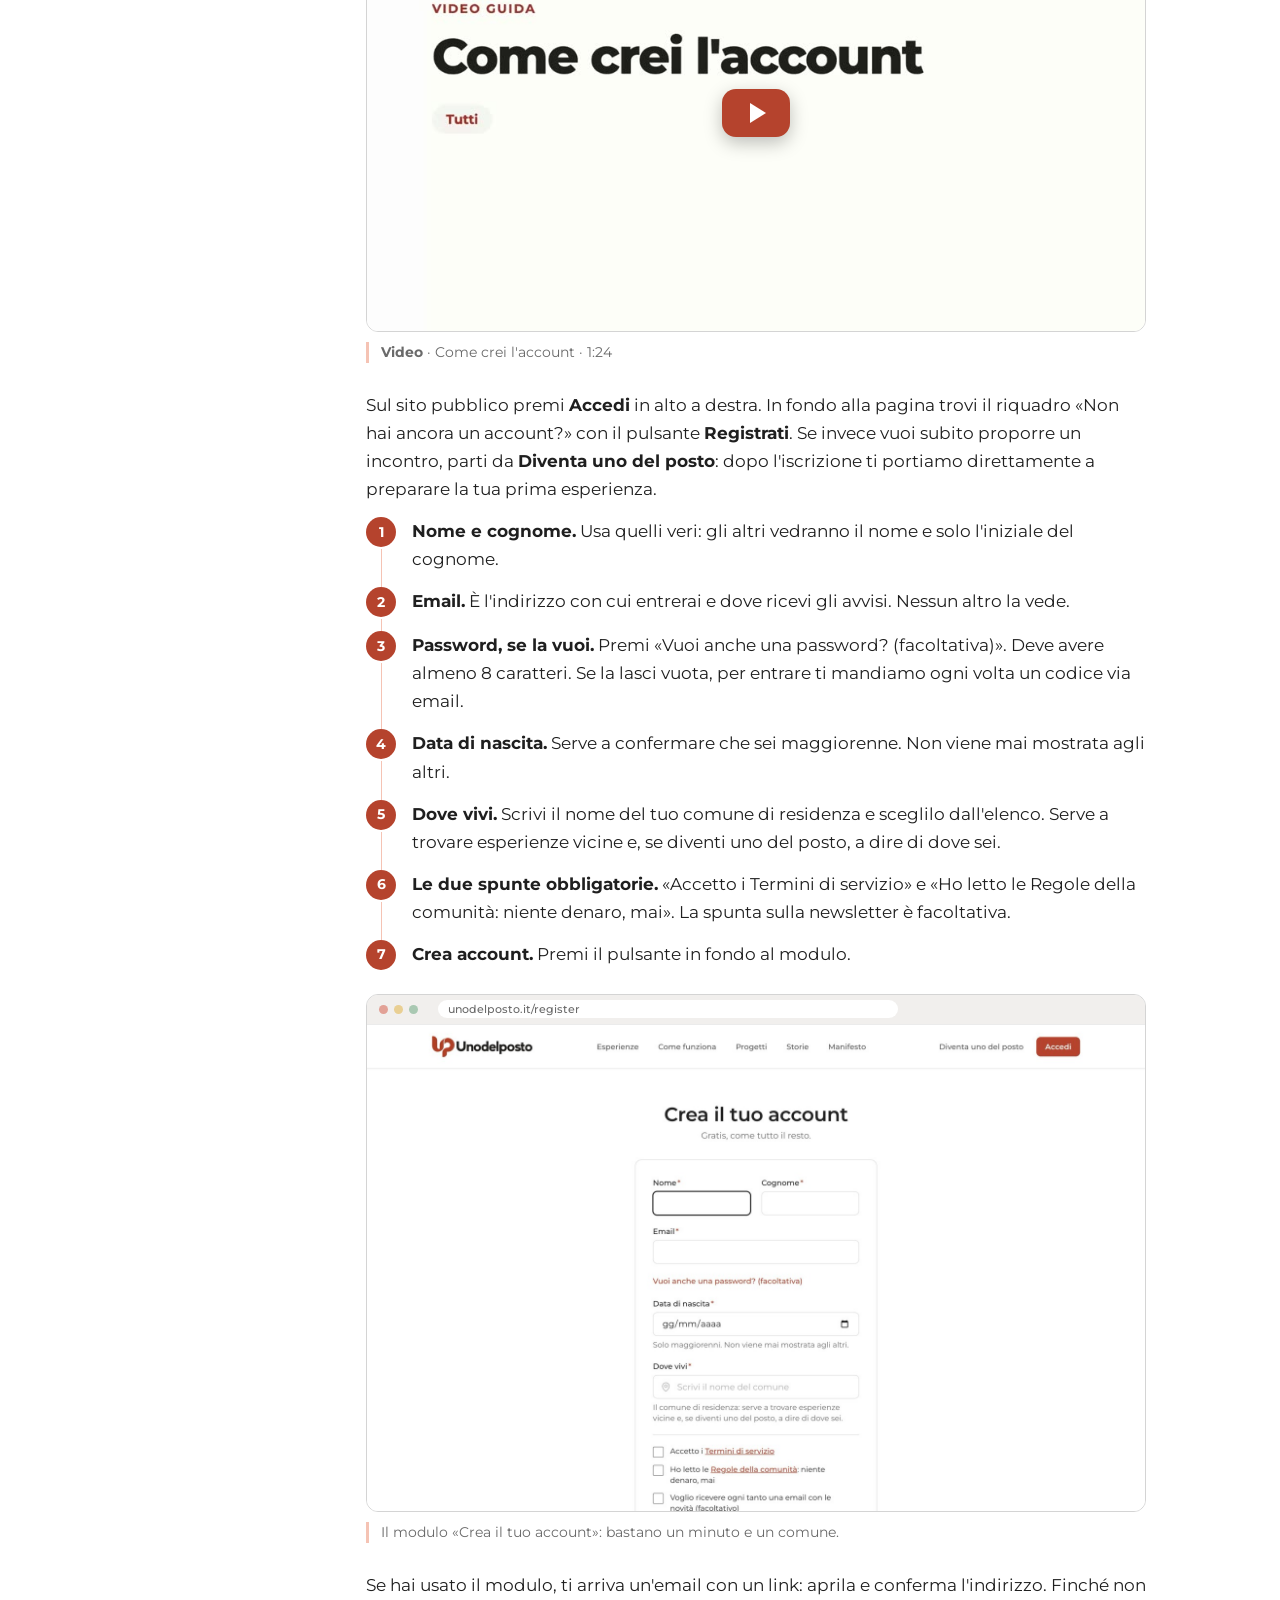
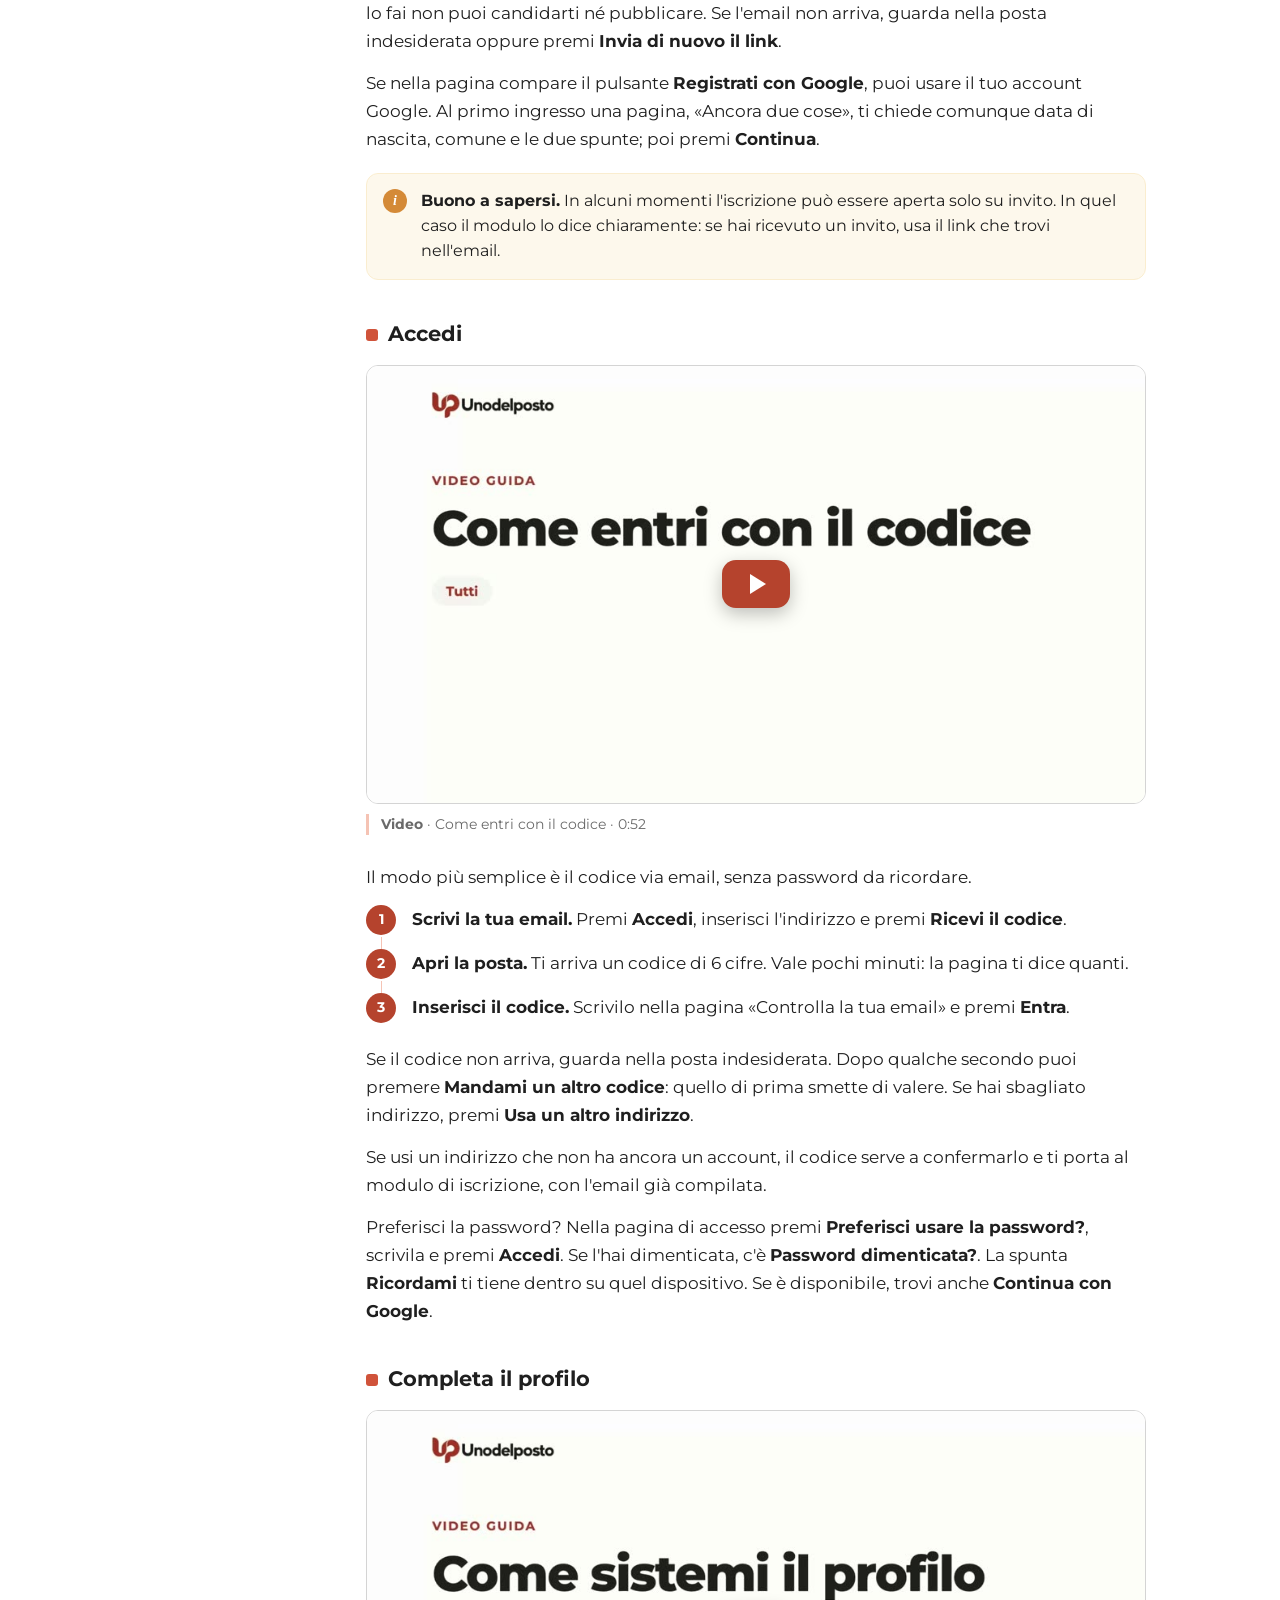
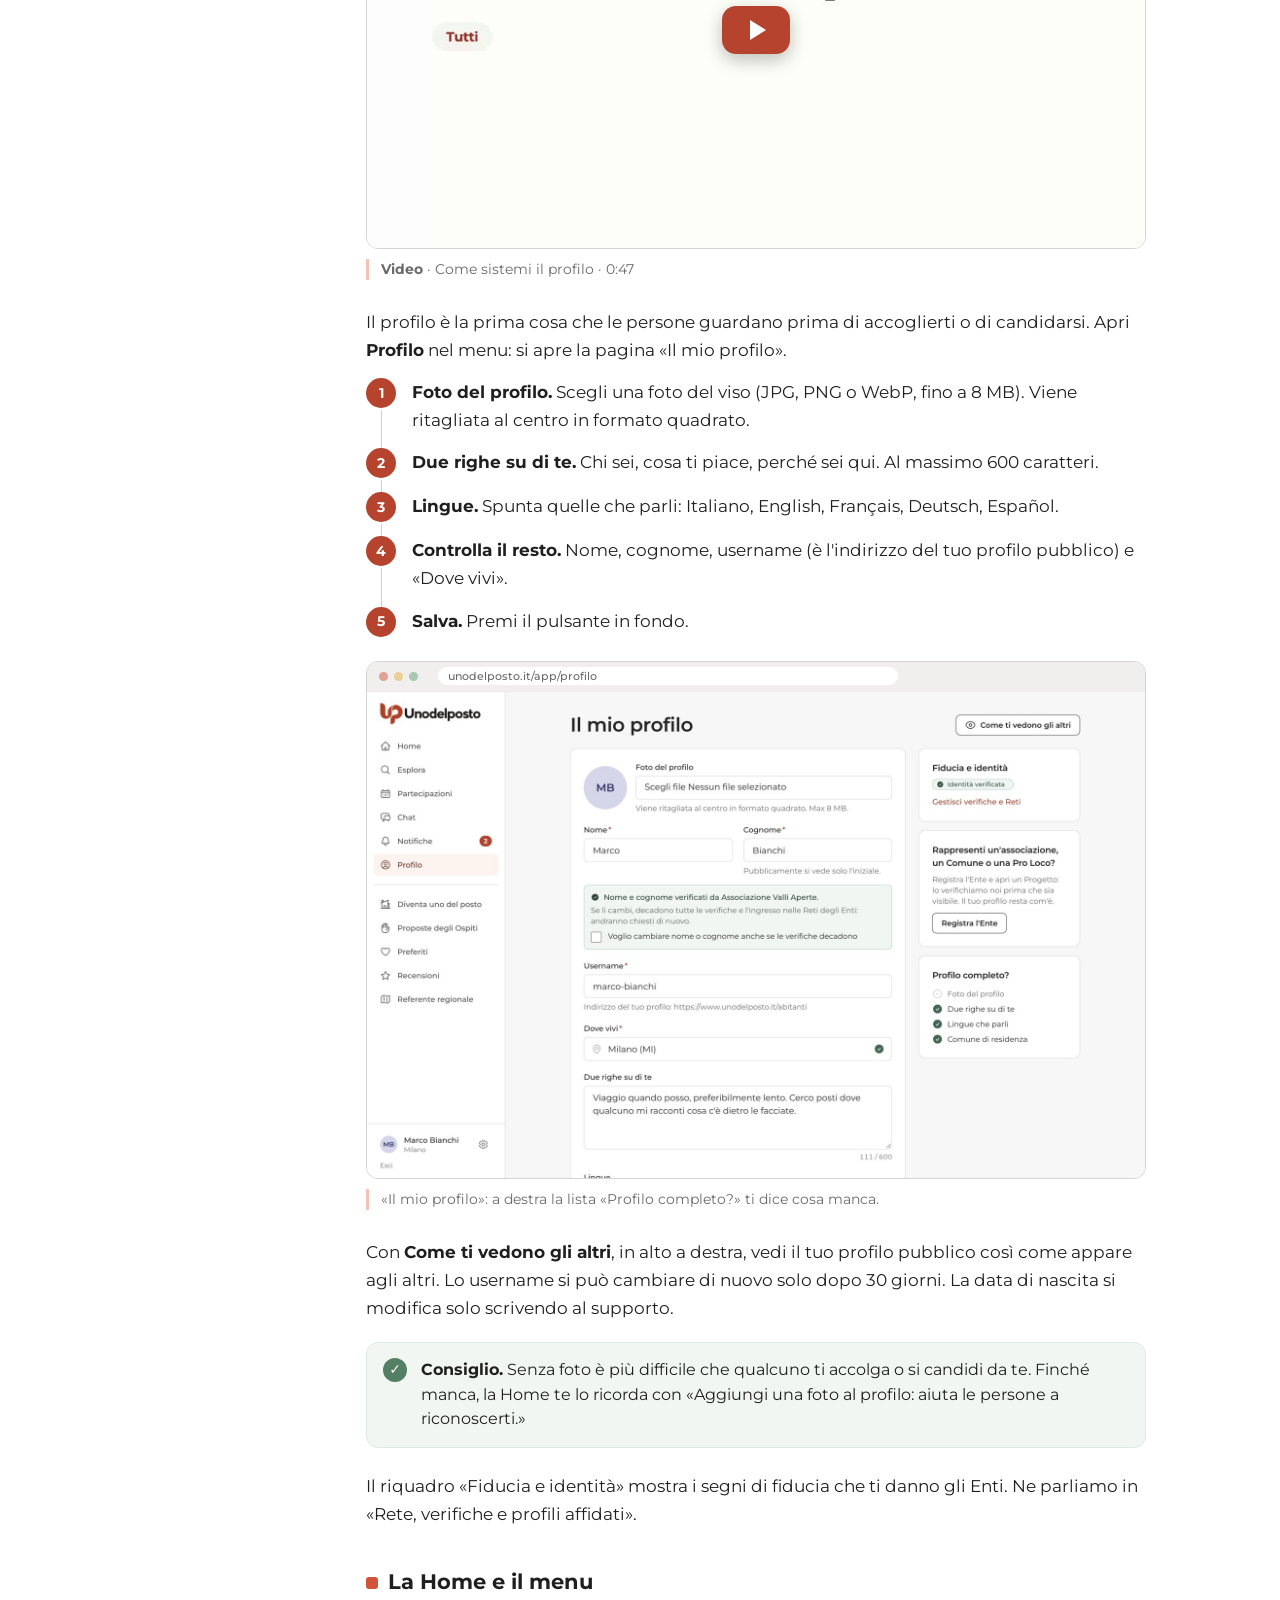
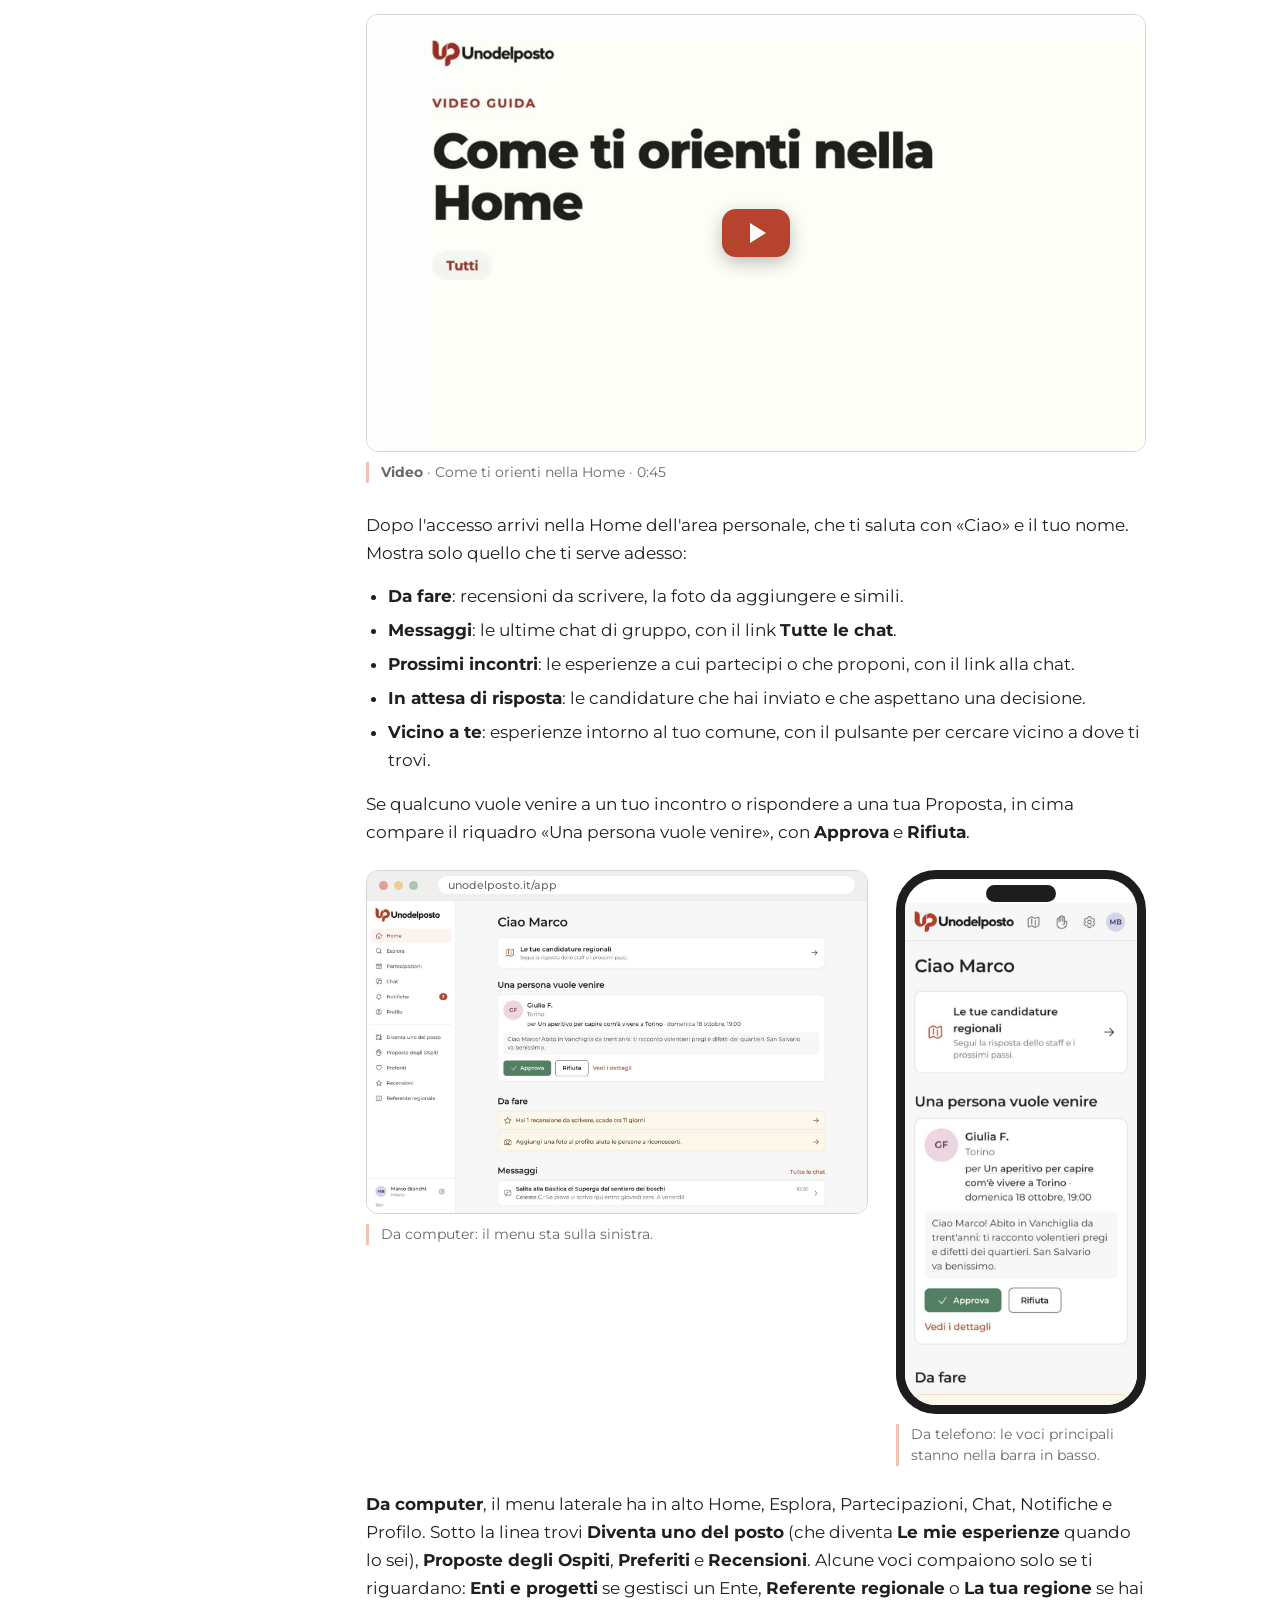
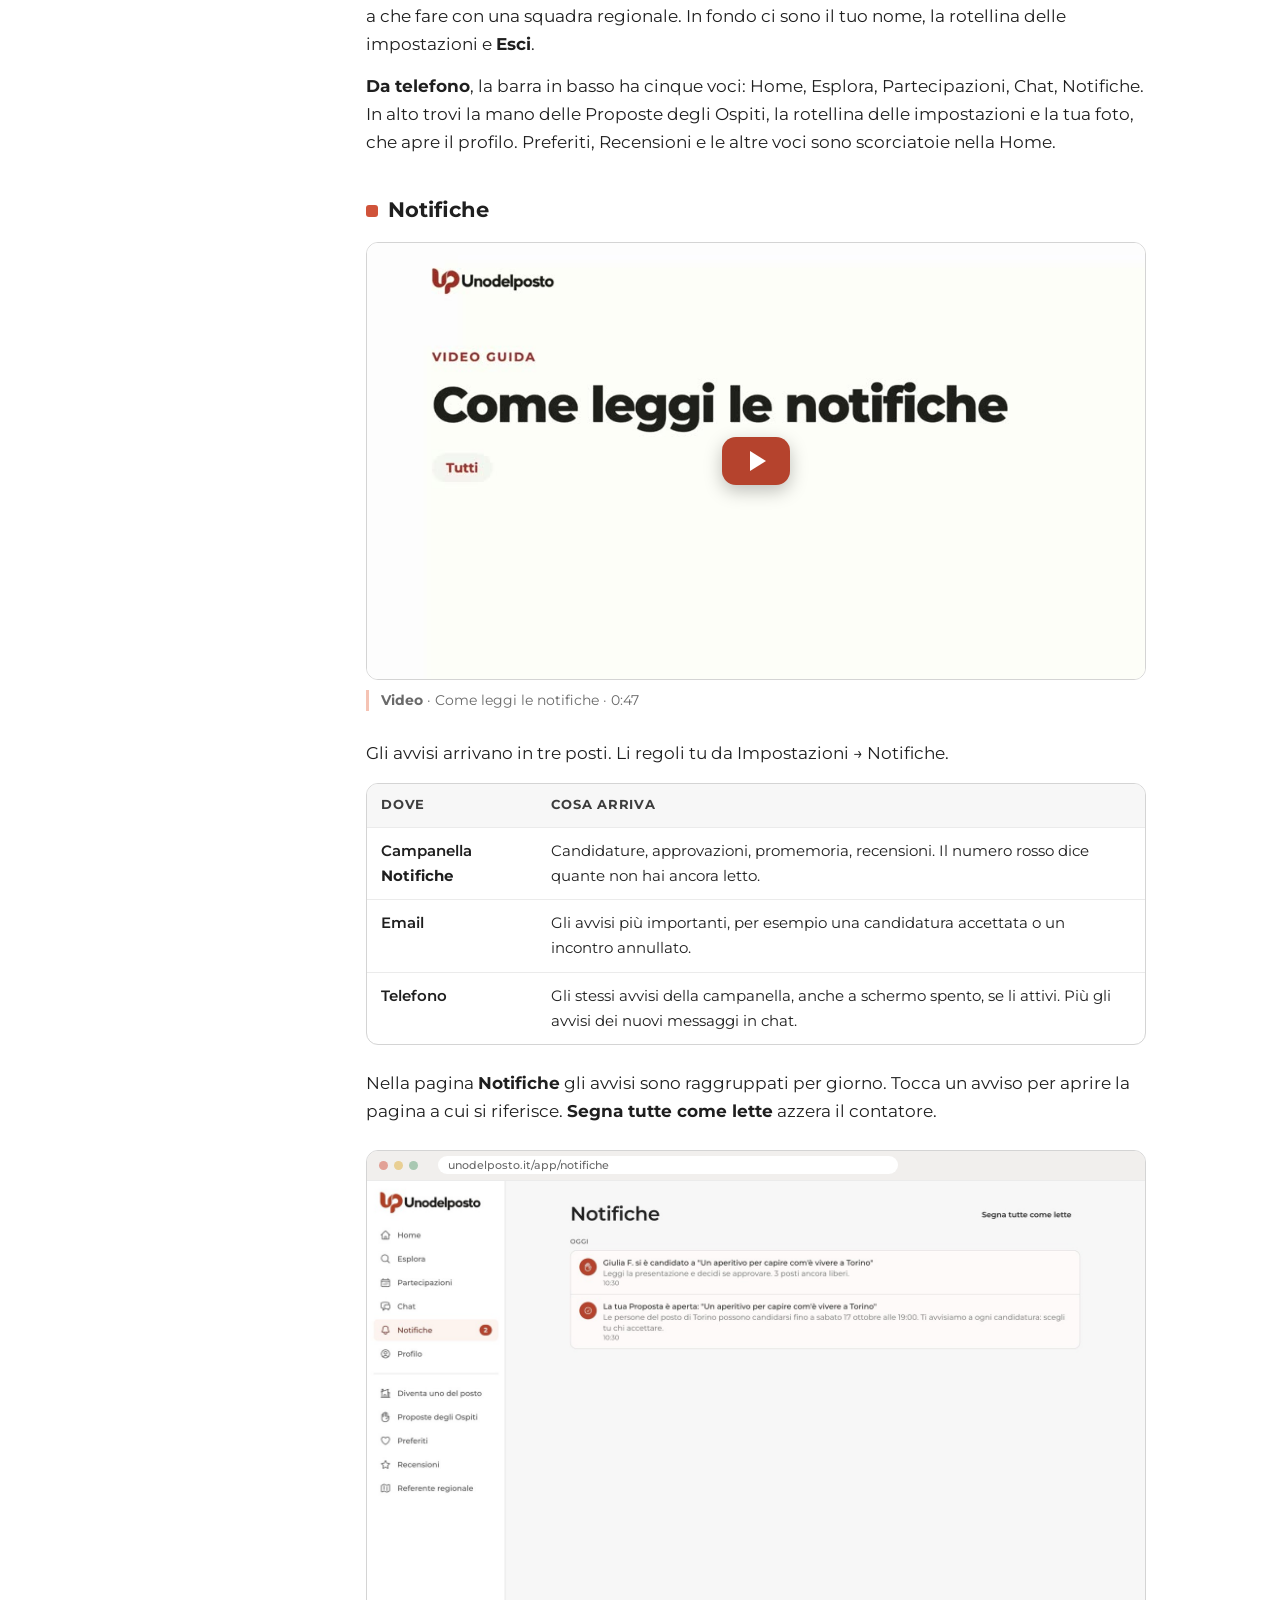
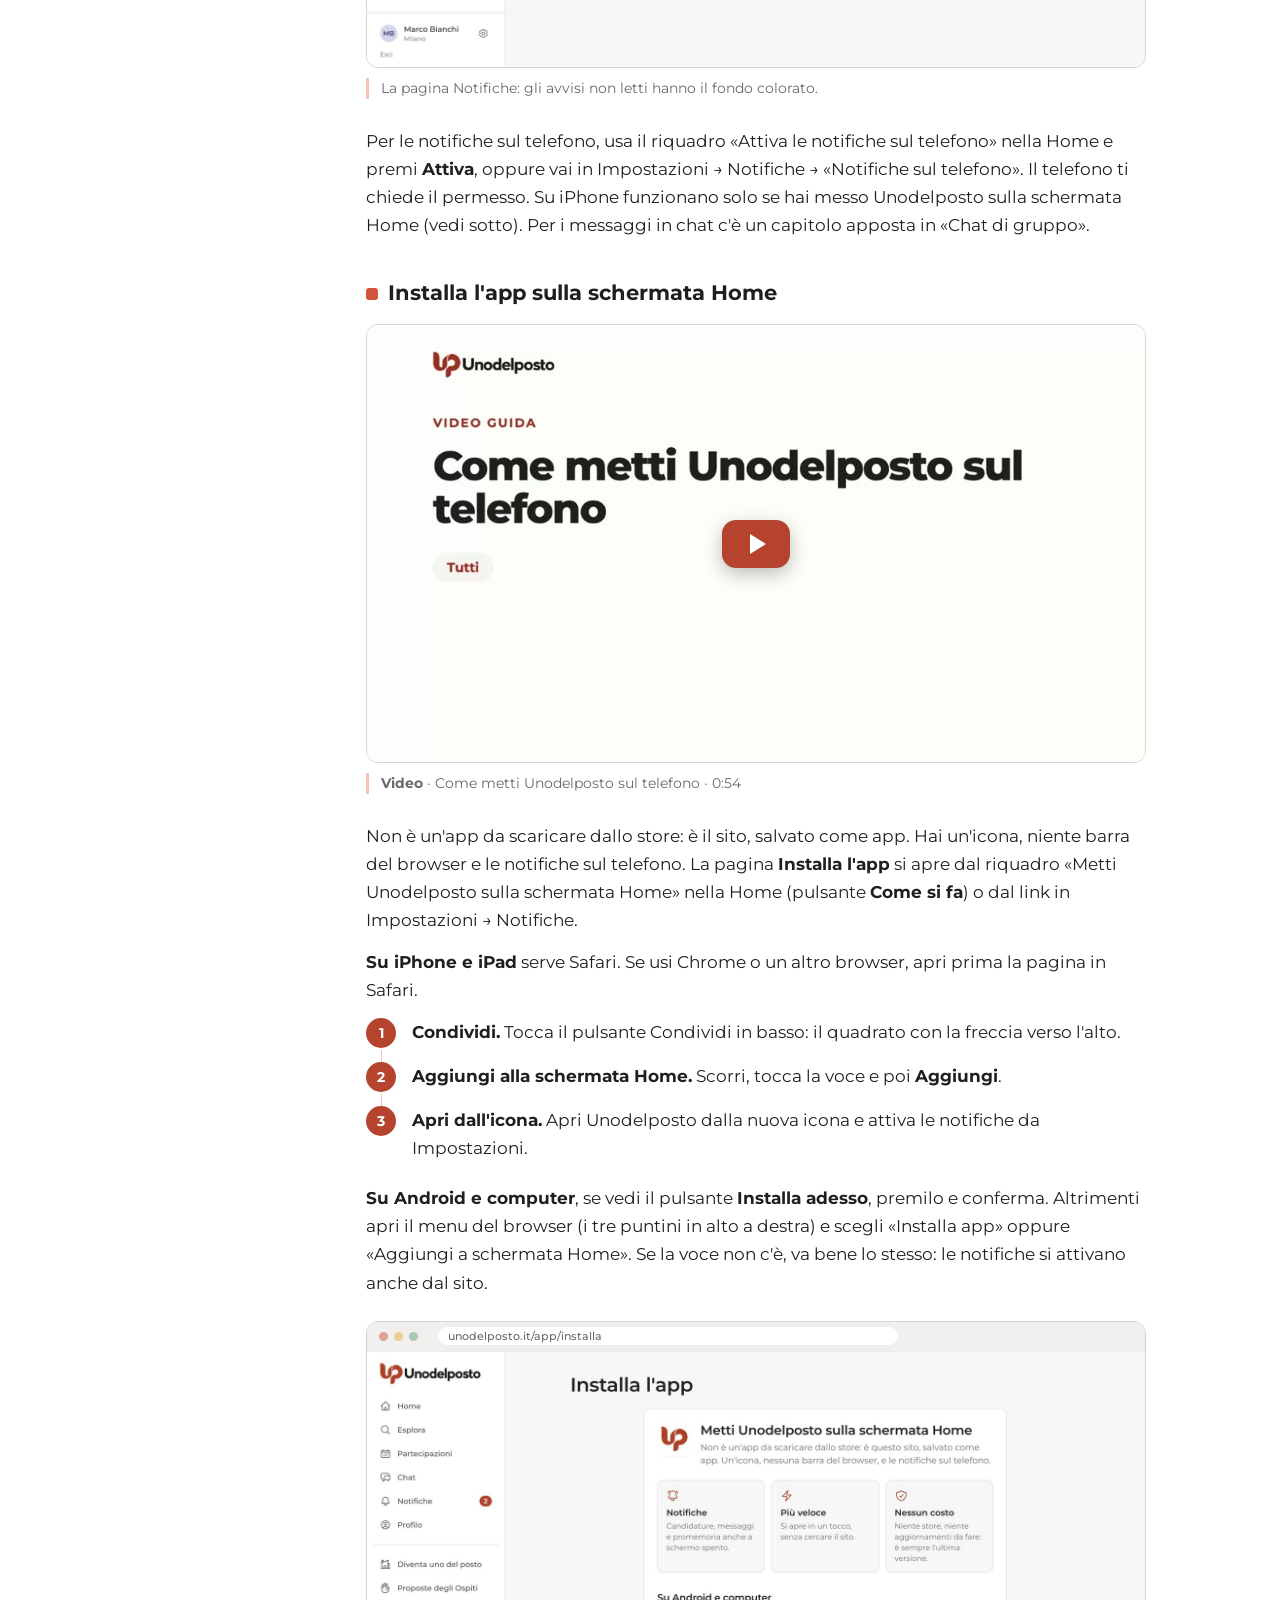
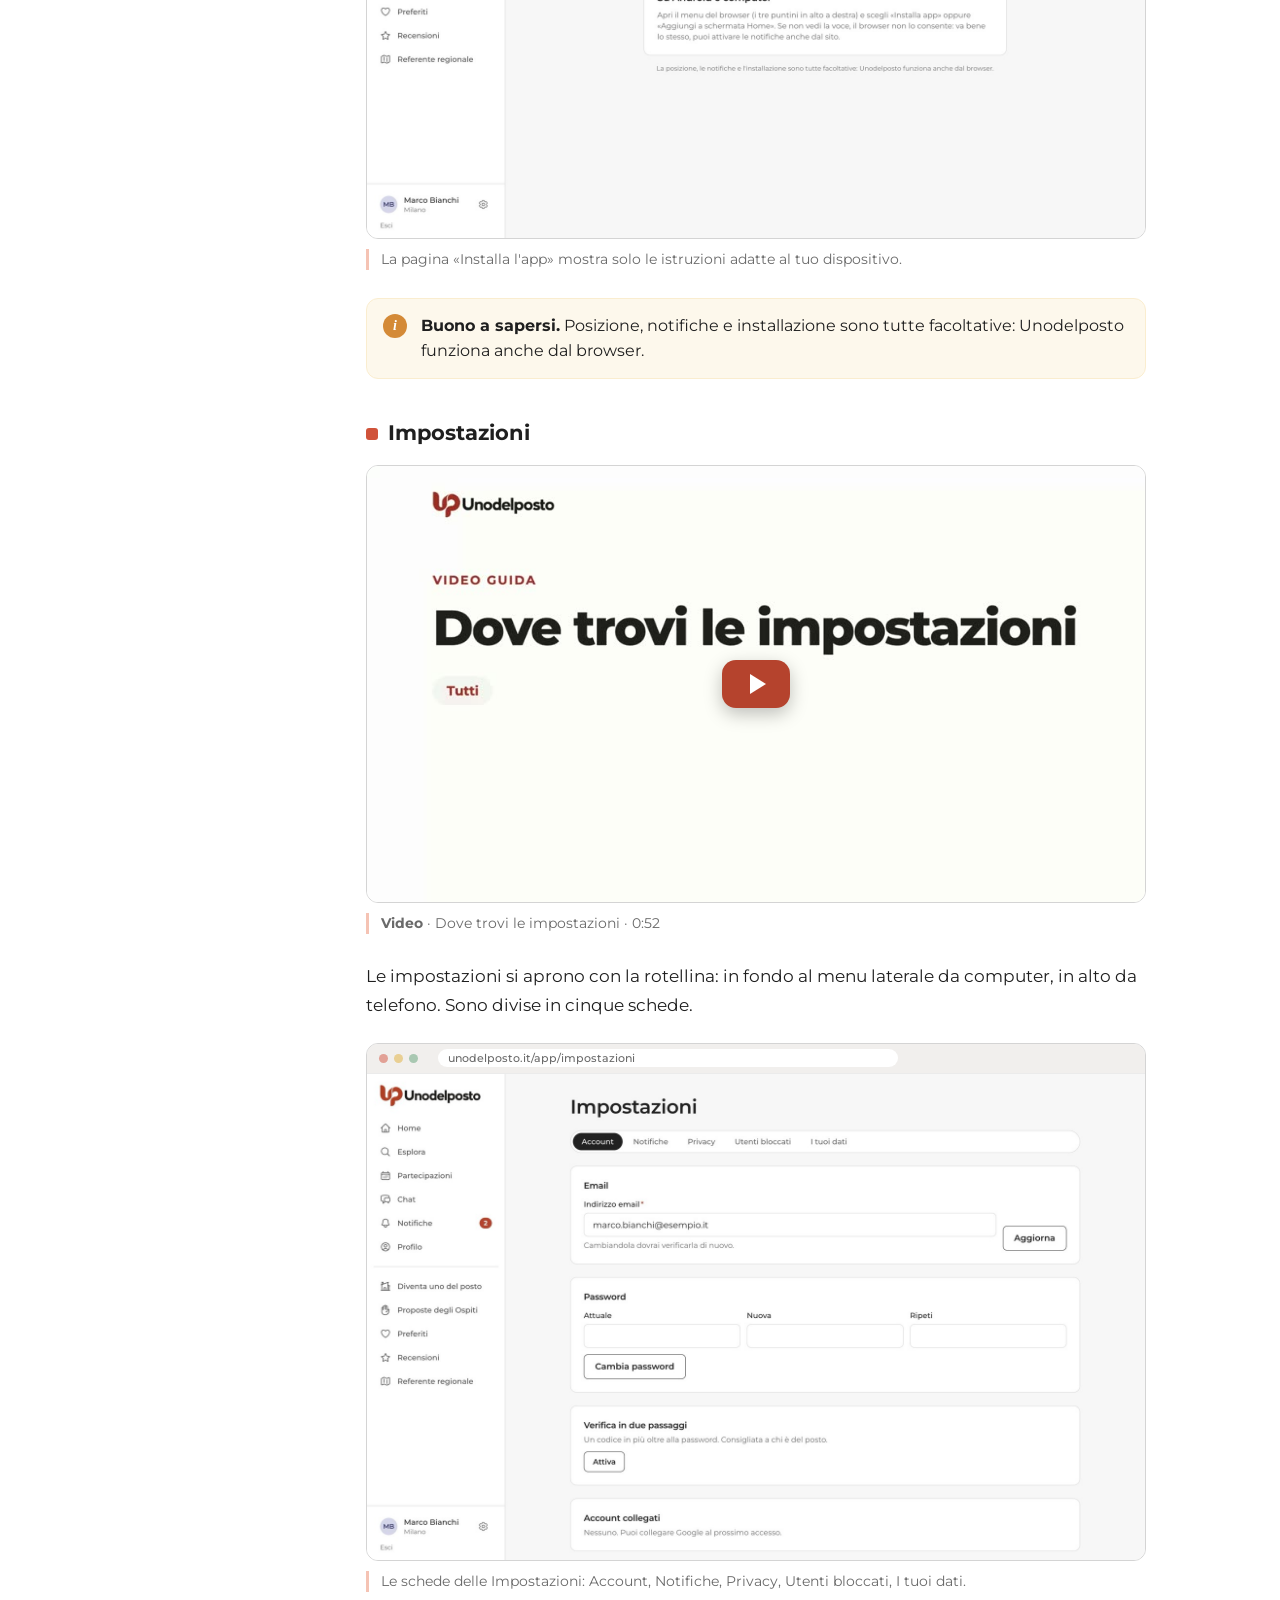
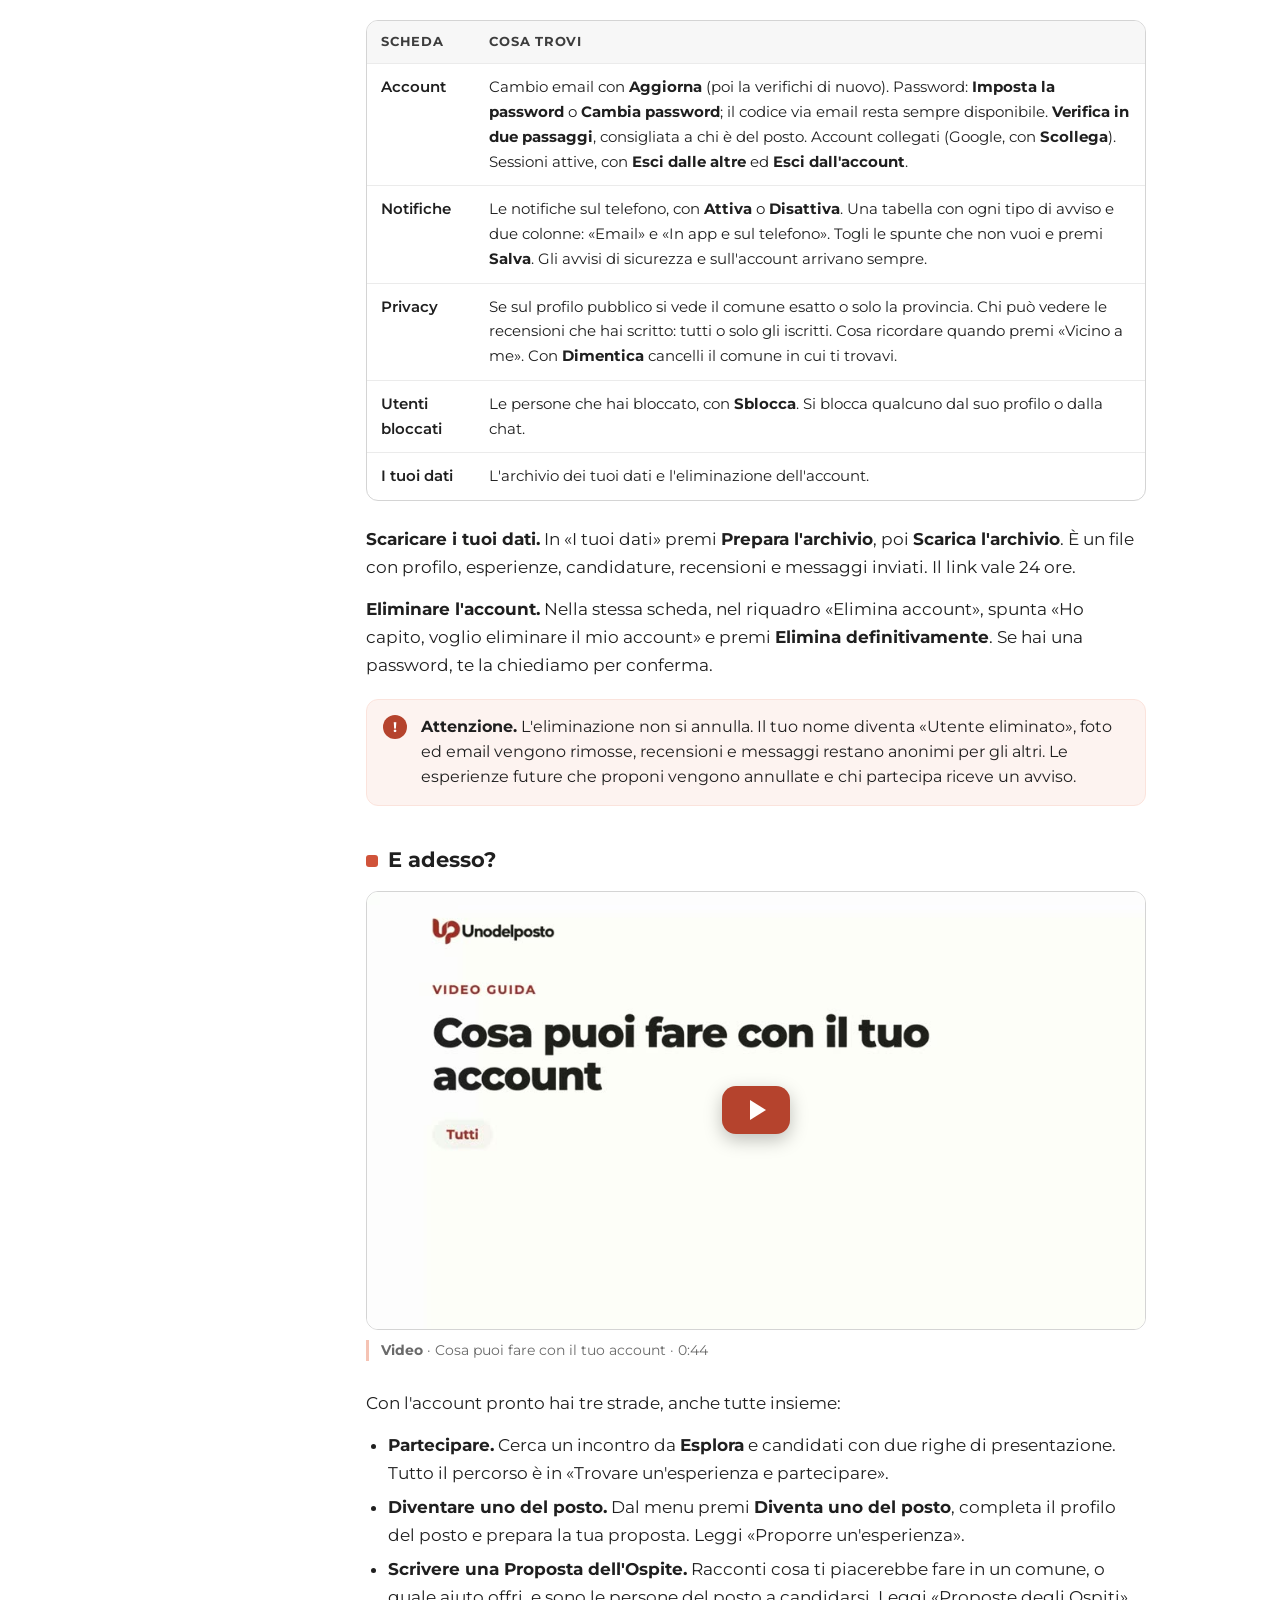
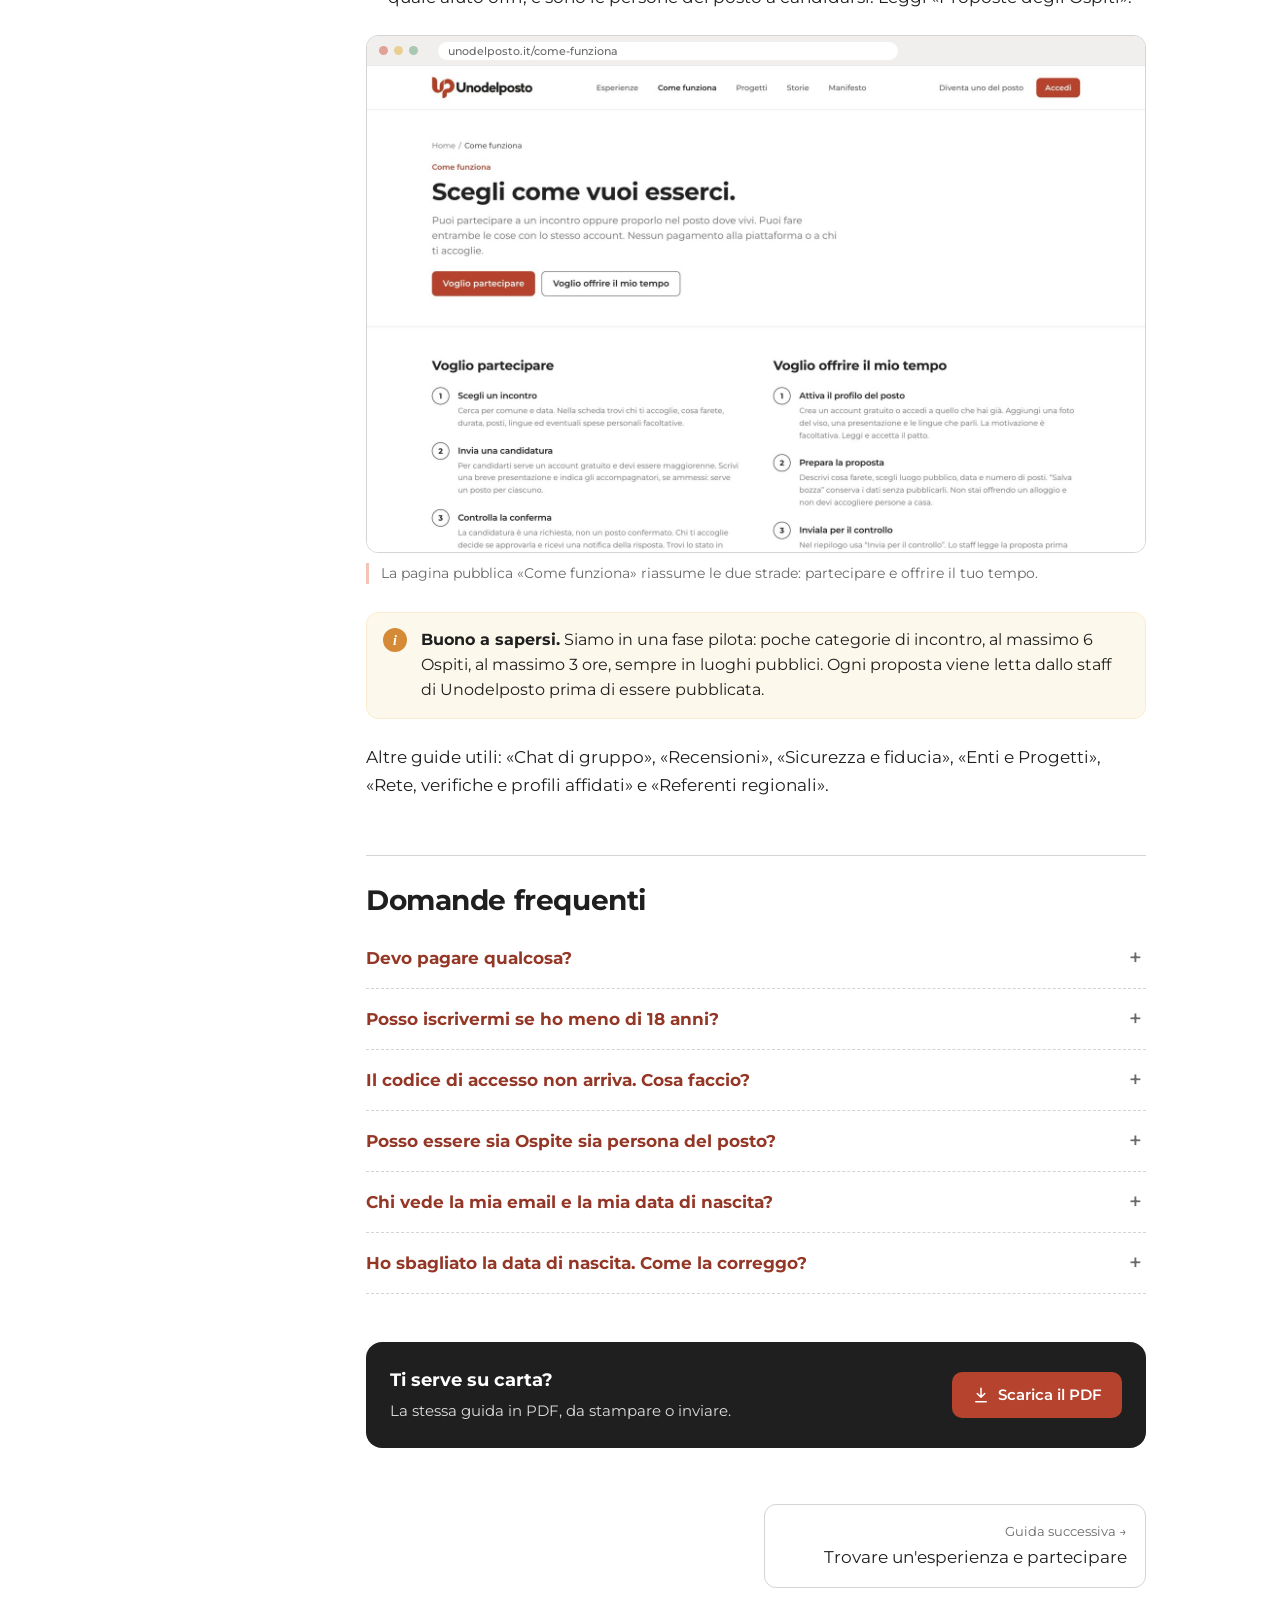
==== commit 16b85612: "Anteprime dei video in docs/guide/anteprime: la cartella video/ è esclusa da git Co-Authored-By: Cla" ====
--- a/docs/guide/01-primi-passi/index.html
+++ b/docs/guide/01-primi-passi/index.html
@@ -52,7 +52,7 @@
 <section>
   <div class="role-head" data-role="tutti"><span class="role tutti">Tutti</span><h2 id="i-primi-passi">I primi passi</h2><p>Valgono per chiunque arrivi su Unodelposto, qualunque cosa voglia fare dopo.</p></div>
 
-  <h3 id="crea-l-account">Crea l'account</h3><figure class="yt"><a href="https://www.youtube.com/watch?v=yOIWhm9bEDM" data-yt="yOIWhm9bEDM" aria-label="Guarda il video: Come crei l'account"><img src="../../guide/video/01-01.jpg" alt="" loading="lazy" decoding="async"><span class="play" aria-hidden="true"></span></a><figcaption><strong>Video</strong> · Come crei l'account · 1:24</figcaption></figure>
+  <h3 id="crea-l-account">Crea l'account</h3><figure class="yt"><a href="https://www.youtube.com/watch?v=yOIWhm9bEDM" data-yt="yOIWhm9bEDM" aria-label="Guarda il video: Come crei l'account"><img src="../../guide/anteprime/01-01.jpg" alt="" loading="lazy" decoding="async"><span class="play" aria-hidden="true"></span></a><figcaption><strong>Video</strong> · Come crei l'account · 1:24</figcaption></figure>
   <p>Sul sito pubblico premi <strong>Accedi</strong> in alto a destra. In fondo alla pagina trovi il riquadro «Non hai ancora un account?» con il pulsante <strong>Registrati</strong>. Se invece vuoi subito proporre un incontro, parti da <strong>Diventa uno del posto</strong>: dopo l'iscrizione ti portiamo direttamente a preparare la tua prima esperienza.</p>
   <ol class="steps">
     <li><strong>Nome e cognome.</strong> Usa quelli veri: gli altri vedranno il nome e solo l'iniziale del cognome.</li>
@@ -68,7 +68,7 @@
   <p>Se nella pagina compare il pulsante <strong>Registrati con Google</strong>, puoi usare il tuo account Google. Al primo ingresso una pagina, «Ancora due cose», ti chiede comunque data di nascita, comune e le due spunte; poi premi <strong>Continua</strong>.</p>
   <aside class="note"><strong>Buono a sapersi.</strong> In alcuni momenti l'iscrizione può essere aperta solo su invito. In quel caso il modulo lo dice chiaramente: se hai ricevuto un invito, usa il link che trovi nell'email.</aside>
 
-  <h3 id="accedi">Accedi</h3><figure class="yt"><a href="https://www.youtube.com/watch?v=KQWgF3RSePo" data-yt="KQWgF3RSePo" aria-label="Guarda il video: Come entri con il codice"><img src="../../guide/video/01-03.jpg" alt="" loading="lazy" decoding="async"><span class="play" aria-hidden="true"></span></a><figcaption><strong>Video</strong> · Come entri con il codice · 0:52</figcaption></figure>
+  <h3 id="accedi">Accedi</h3><figure class="yt"><a href="https://www.youtube.com/watch?v=KQWgF3RSePo" data-yt="KQWgF3RSePo" aria-label="Guarda il video: Come entri con il codice"><img src="../../guide/anteprime/01-03.jpg" alt="" loading="lazy" decoding="async"><span class="play" aria-hidden="true"></span></a><figcaption><strong>Video</strong> · Come entri con il codice · 0:52</figcaption></figure>
   <p>Il modo più semplice è il codice via email, senza password da ricordare.</p>
   <ol class="steps">
     <li><strong>Scrivi la tua email.</strong> Premi <strong>Accedi</strong>, inserisci l'indirizzo e premi <strong>Ricevi il codice</strong>.</li>
@@ -79,7 +79,7 @@
   <p>Se usi un indirizzo che non ha ancora un account, il codice serve a confermarlo e ti porta al modulo di iscrizione, con l'email già compilata.</p>
   <p>Preferisci la password? Nella pagina di accesso premi <strong>Preferisci usare la password?</strong>, scrivila e premi <strong>Accedi</strong>. Se l'hai dimenticata, c'è <strong>Password dimenticata?</strong>. La spunta <strong>Ricordami</strong> ti tiene dentro su quel dispositivo. Se è disponibile, trovi anche <strong>Continua con Google</strong>.</p>
 
-  <h3 id="completa-il-profilo">Completa il profilo</h3><figure class="yt"><a href="https://www.youtube.com/watch?v=3xjKVKc0DvM" data-yt="3xjKVKc0DvM" aria-label="Guarda il video: Come sistemi il profilo"><img src="../../guide/video/01-04.jpg" alt="" loading="lazy" decoding="async"><span class="play" aria-hidden="true"></span></a><figcaption><strong>Video</strong> · Come sistemi il profilo · 0:47</figcaption></figure>
+  <h3 id="completa-il-profilo">Completa il profilo</h3><figure class="yt"><a href="https://www.youtube.com/watch?v=3xjKVKc0DvM" data-yt="3xjKVKc0DvM" aria-label="Guarda il video: Come sistemi il profilo"><img src="../../guide/anteprime/01-04.jpg" alt="" loading="lazy" decoding="async"><span class="play" aria-hidden="true"></span></a><figcaption><strong>Video</strong> · Come sistemi il profilo · 0:47</figcaption></figure>
   <p>Il profilo è la prima cosa che le persone guardano prima di accoglierti o di candidarsi. Apri <strong>Profilo</strong> nel menu: si apre la pagina «Il mio profilo».</p>
   <ol class="steps">
     <li><strong>Foto del profilo.</strong> Scegli una foto del viso (JPG, PNG o WebP, fino a 8 MB). Viene ritagliata al centro in formato quadrato.</li>
@@ -95,7 +95,7 @@
 
   <div class="pagebreak"></div>
 
-  <h3 id="la-home-e-il-menu">La Home e il menu</h3><figure class="yt"><a href="https://www.youtube.com/watch?v=2b6GI0TYTXk" data-yt="2b6GI0TYTXk" aria-label="Guarda il video: Come ti orienti nella Home"><img src="../../guide/video/01-05.jpg" alt="" loading="lazy" decoding="async"><span class="play" aria-hidden="true"></span></a><figcaption><strong>Video</strong> · Come ti orienti nella Home · 0:45</figcaption></figure>
+  <h3 id="la-home-e-il-menu">La Home e il menu</h3><figure class="yt"><a href="https://www.youtube.com/watch?v=2b6GI0TYTXk" data-yt="2b6GI0TYTXk" aria-label="Guarda il video: Come ti orienti nella Home"><img src="../../guide/anteprime/01-05.jpg" alt="" loading="lazy" decoding="async"><span class="play" aria-hidden="true"></span></a><figcaption><strong>Video</strong> · Come ti orienti nella Home · 0:45</figcaption></figure>
   <p>Dopo l'accesso arrivi nella Home dell'area personale, che ti saluta con «Ciao» e il tuo nome. Mostra solo quello che ti serve adesso:</p>
   <ul>
     <li><strong>Da fare</strong>: recensioni da scrivere, la foto da aggiungere e simili.</li>
@@ -112,7 +112,7 @@
   <p><strong>Da computer</strong>, il menu laterale ha in alto Home, Esplora, Partecipazioni, Chat, Notifiche e Profilo. Sotto la linea trovi <strong>Diventa uno del posto</strong> (che diventa <strong>Le mie esperienze</strong> quando lo sei), <strong>Proposte degli Ospiti</strong>, <strong>Preferiti</strong> e <strong>Recensioni</strong>. Alcune voci compaiono solo se ti riguardano: <strong>Enti e progetti</strong> se gestisci un Ente, <strong>Referente regionale</strong> o <strong>La tua regione</strong> se hai a che fare con una squadra regionale. In fondo ci sono il tuo nome, la rotellina delle impostazioni e <strong>Esci</strong>.</p>
   <p><strong>Da telefono</strong>, la barra in basso ha cinque voci: Home, Esplora, Partecipazioni, Chat, Notifiche. In alto trovi la mano delle Proposte degli Ospiti, la rotellina delle impostazioni e la tua foto, che apre il profilo. Preferiti, Recensioni e le altre voci sono scorciatoie nella Home.</p>
 
-  <h3 id="notifiche">Notifiche</h3><figure class="yt"><a href="https://www.youtube.com/watch?v=nTAH_pZ9gWU" data-yt="nTAH_pZ9gWU" aria-label="Guarda il video: Come leggi le notifiche"><img src="../../guide/video/01-06.jpg" alt="" loading="lazy" decoding="async"><span class="play" aria-hidden="true"></span></a><figcaption><strong>Video</strong> · Come leggi le notifiche · 0:47</figcaption></figure>
+  <h3 id="notifiche">Notifiche</h3><figure class="yt"><a href="https://www.youtube.com/watch?v=nTAH_pZ9gWU" data-yt="nTAH_pZ9gWU" aria-label="Guarda il video: Come leggi le notifiche"><img src="../../guide/anteprime/01-06.jpg" alt="" loading="lazy" decoding="async"><span class="play" aria-hidden="true"></span></a><figcaption><strong>Video</strong> · Come leggi le notifiche · 0:47</figcaption></figure>
   <p>Gli avvisi arrivano in tre posti. Li regoli tu da Impostazioni → Notifiche.</p>
   <div class="table-wrap"><table class="table">
     <thead><tr><th>Dove</th><th>Cosa arriva</th></tr></thead>
@@ -126,7 +126,7 @@
   <figure class="shot"><div class="browser"><div class="bar"><i></i><i></i><i></i><b>unodelposto.it/app/notifiche</b></div><img src="../img/g-notifiche.jpg" alt="La pagina Notifiche: gli avvisi non letti hanno il fondo colorato." loading="lazy" decoding="async"></div><figcaption>La pagina Notifiche: gli avvisi non letti hanno il fondo colorato.</figcaption></figure>
   <p>Per le notifiche sul telefono, usa il riquadro «Attiva le notifiche sul telefono» nella Home e premi <strong>Attiva</strong>, oppure vai in Impostazioni → Notifiche → «Notifiche sul telefono». Il telefono ti chiede il permesso. Su iPhone funzionano solo se hai messo Unodelposto sulla schermata Home (vedi sotto). Per i messaggi in chat c'è un capitolo apposta in «Chat di gruppo».</p>
 
-  <h3 id="installa-l-app-sulla-schermata-home">Installa l'app sulla schermata Home</h3><figure class="yt"><a href="https://www.youtube.com/watch?v=Rvwj0j0LWFs" data-yt="Rvwj0j0LWFs" aria-label="Guarda il video: Come metti Unodelposto sul telefono"><img src="../../guide/video/01-07.jpg" alt="" loading="lazy" decoding="async"><span class="play" aria-hidden="true"></span></a><figcaption><strong>Video</strong> · Come metti Unodelposto sul telefono · 0:54</figcaption></figure>
+  <h3 id="installa-l-app-sulla-schermata-home">Installa l'app sulla schermata Home</h3><figure class="yt"><a href="https://www.youtube.com/watch?v=Rvwj0j0LWFs" data-yt="Rvwj0j0LWFs" aria-label="Guarda il video: Come metti Unodelposto sul telefono"><img src="../../guide/anteprime/01-07.jpg" alt="" loading="lazy" decoding="async"><span class="play" aria-hidden="true"></span></a><figcaption><strong>Video</strong> · Come metti Unodelposto sul telefono · 0:54</figcaption></figure>
   <p>Non è un'app da scaricare dallo store: è il sito, salvato come app. Hai un'icona, niente barra del browser e le notifiche sul telefono. La pagina <strong>Installa l'app</strong> si apre dal riquadro «Metti Unodelposto sulla schermata Home» nella Home (pulsante <strong>Come si fa</strong>) o dal link in Impostazioni → Notifiche.</p>
   <p><strong>Su iPhone e iPad</strong> serve Safari. Se usi Chrome o un altro browser, apri prima la pagina in Safari.</p>
   <ol class="steps">
@@ -138,7 +138,7 @@
   <figure class="shot"><div class="browser"><div class="bar"><i></i><i></i><i></i><b>unodelposto.it/app/installa</b></div><img src="../img/g-installa.jpg" alt="La pagina «Installa l'app» mostra solo le istruzioni adatte al tuo dispositivo." loading="lazy" decoding="async"></div><figcaption>La pagina «Installa l'app» mostra solo le istruzioni adatte al tuo dispositivo.</figcaption></figure>
   <aside class="note"><strong>Buono a sapersi.</strong> Posizione, notifiche e installazione sono tutte facoltative: Unodelposto funziona anche dal browser.</aside>
 
-  <h3 id="impostazioni">Impostazioni</h3><figure class="yt"><a href="https://www.youtube.com/watch?v=zPnr3x35oh4" data-yt="zPnr3x35oh4" aria-label="Guarda il video: Dove trovi le impostazioni"><img src="../../guide/video/01-08.jpg" alt="" loading="lazy" decoding="async"><span class="play" aria-hidden="true"></span></a><figcaption><strong>Video</strong> · Dove trovi le impostazioni · 0:52</figcaption></figure>
+  <h3 id="impostazioni">Impostazioni</h3><figure class="yt"><a href="https://www.youtube.com/watch?v=zPnr3x35oh4" data-yt="zPnr3x35oh4" aria-label="Guarda il video: Dove trovi le impostazioni"><img src="../../guide/anteprime/01-08.jpg" alt="" loading="lazy" decoding="async"><span class="play" aria-hidden="true"></span></a><figcaption><strong>Video</strong> · Dove trovi le impostazioni · 0:52</figcaption></figure>
   <p>Le impostazioni si aprono con la rotellina: in fondo al menu laterale da computer, in alto da telefono. Sono divise in cinque schede.</p>
   <figure class="shot"><div class="browser"><div class="bar"><i></i><i></i><i></i><b>unodelposto.it/app/impostazioni</b></div><img src="../img/g-impostazioni.jpg" alt="Le schede delle Impostazioni: Account, Notifiche, Privacy, Utenti bloccati, I tuoi dati." loading="lazy" decoding="async"></div><figcaption>Le schede delle Impostazioni: Account, Notifiche, Privacy, Utenti bloccati, I tuoi dati.</figcaption></figure>
   <div class="table-wrap"><table class="table">
@@ -155,7 +155,7 @@
   <p><strong>Eliminare l'account.</strong> Nella stessa scheda, nel riquadro «Elimina account», spunta «Ho capito, voglio eliminare il mio account» e premi <strong>Elimina definitivamente</strong>. Se hai una password, te la chiediamo per conferma.</p>
   <aside class="warn"><strong>Attenzione.</strong> L'eliminazione non si annulla. Il tuo nome diventa «Utente eliminato», foto ed email vengono rimosse, recensioni e messaggi restano anonimi per gli altri. Le esperienze future che proponi vengono annullate e chi partecipa riceve un avviso.</aside>
 
-  <h3 id="e-adesso">E adesso?</h3><figure class="yt"><a href="https://www.youtube.com/watch?v=1Xk0wTVoHHQ" data-yt="1Xk0wTVoHHQ" aria-label="Guarda il video: Cosa puoi fare con il tuo account"><img src="../../guide/video/01-09.jpg" alt="" loading="lazy" decoding="async"><span class="play" aria-hidden="true"></span></a><figcaption><strong>Video</strong> · Cosa puoi fare con il tuo account · 0:44</figcaption></figure>
+  <h3 id="e-adesso">E adesso?</h3><figure class="yt"><a href="https://www.youtube.com/watch?v=1Xk0wTVoHHQ" data-yt="1Xk0wTVoHHQ" aria-label="Guarda il video: Cosa puoi fare con il tuo account"><img src="../../guide/anteprime/01-09.jpg" alt="" loading="lazy" decoding="async"><span class="play" aria-hidden="true"></span></a><figcaption><strong>Video</strong> · Cosa puoi fare con il tuo account · 0:44</figcaption></figure>
   <p>Con l'account pronto hai tre strade, anche tutte insieme:</p>
   <ul>
     <li><strong>Partecipare.</strong> Cerca un incontro da <strong>Esplora</strong> e candidati con due righe di presentazione. Tutto il percorso è in «Trovare un'esperienza e partecipare».</li>
